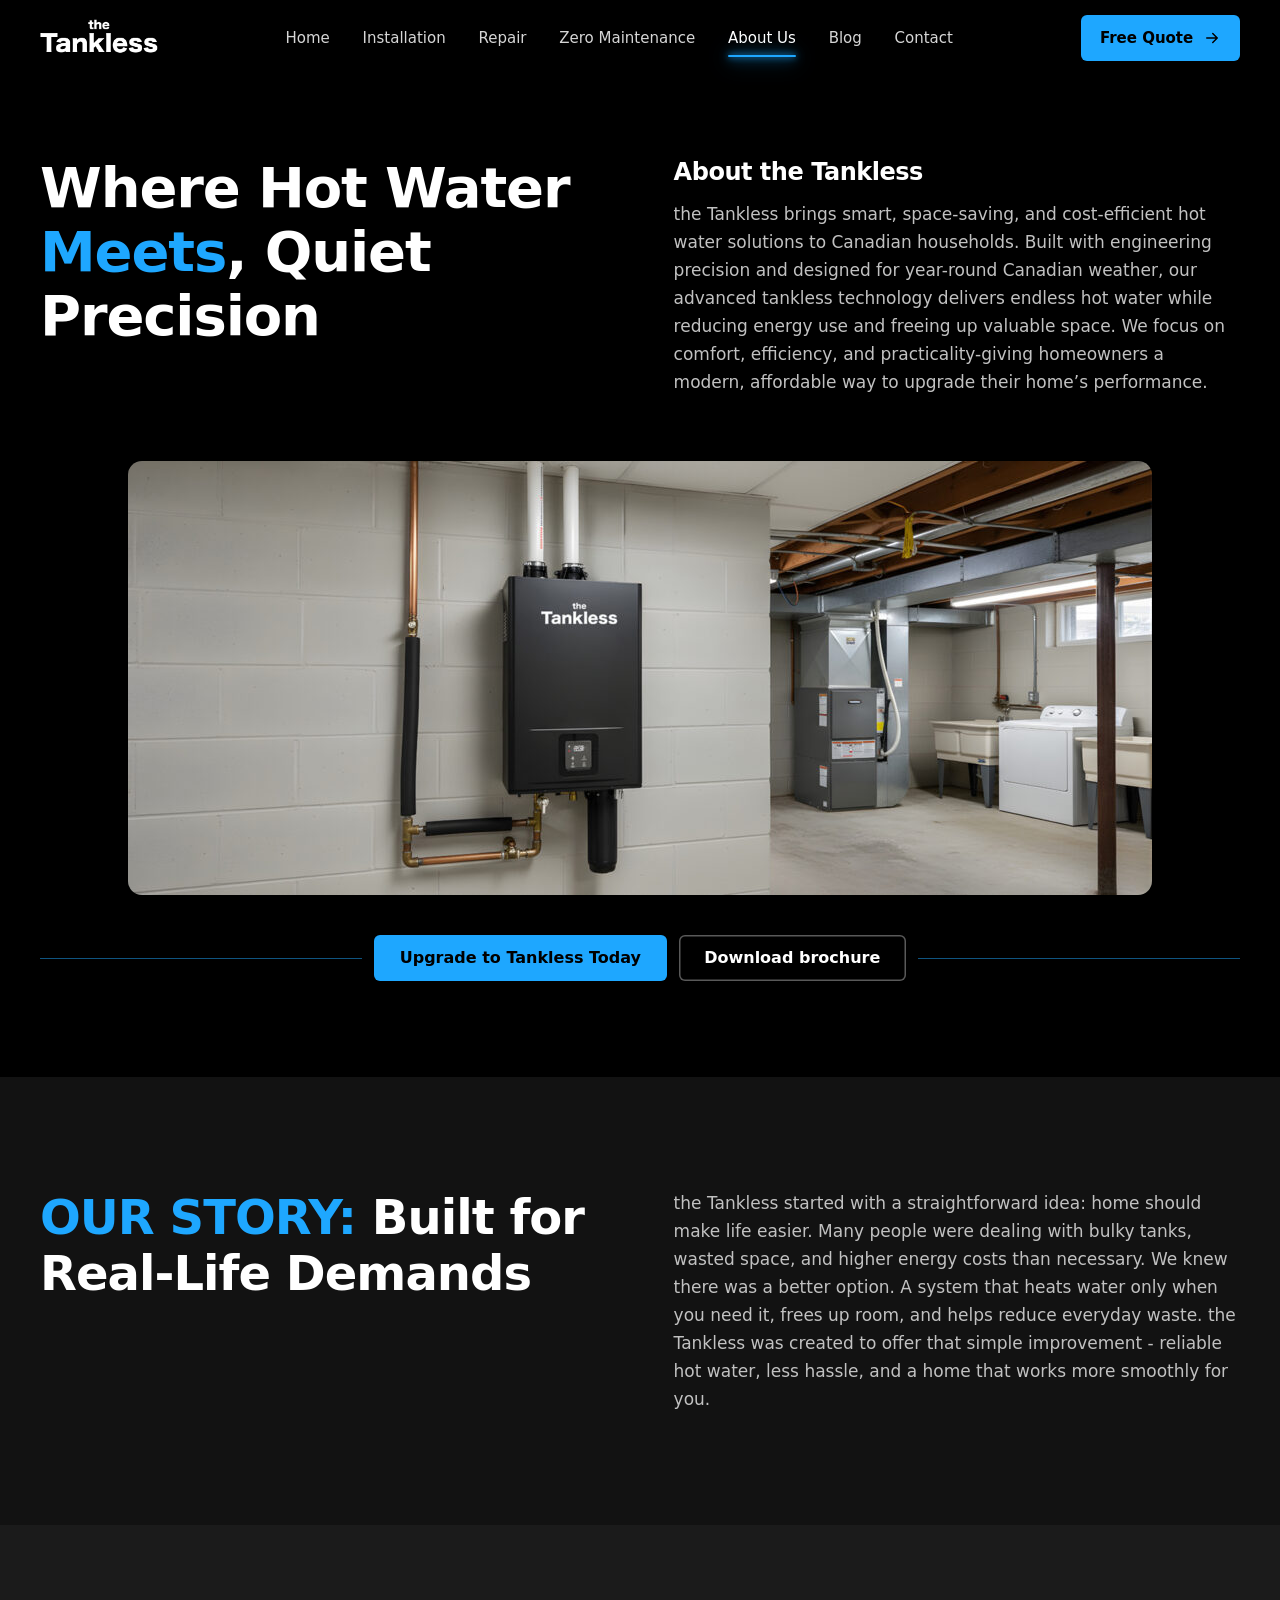
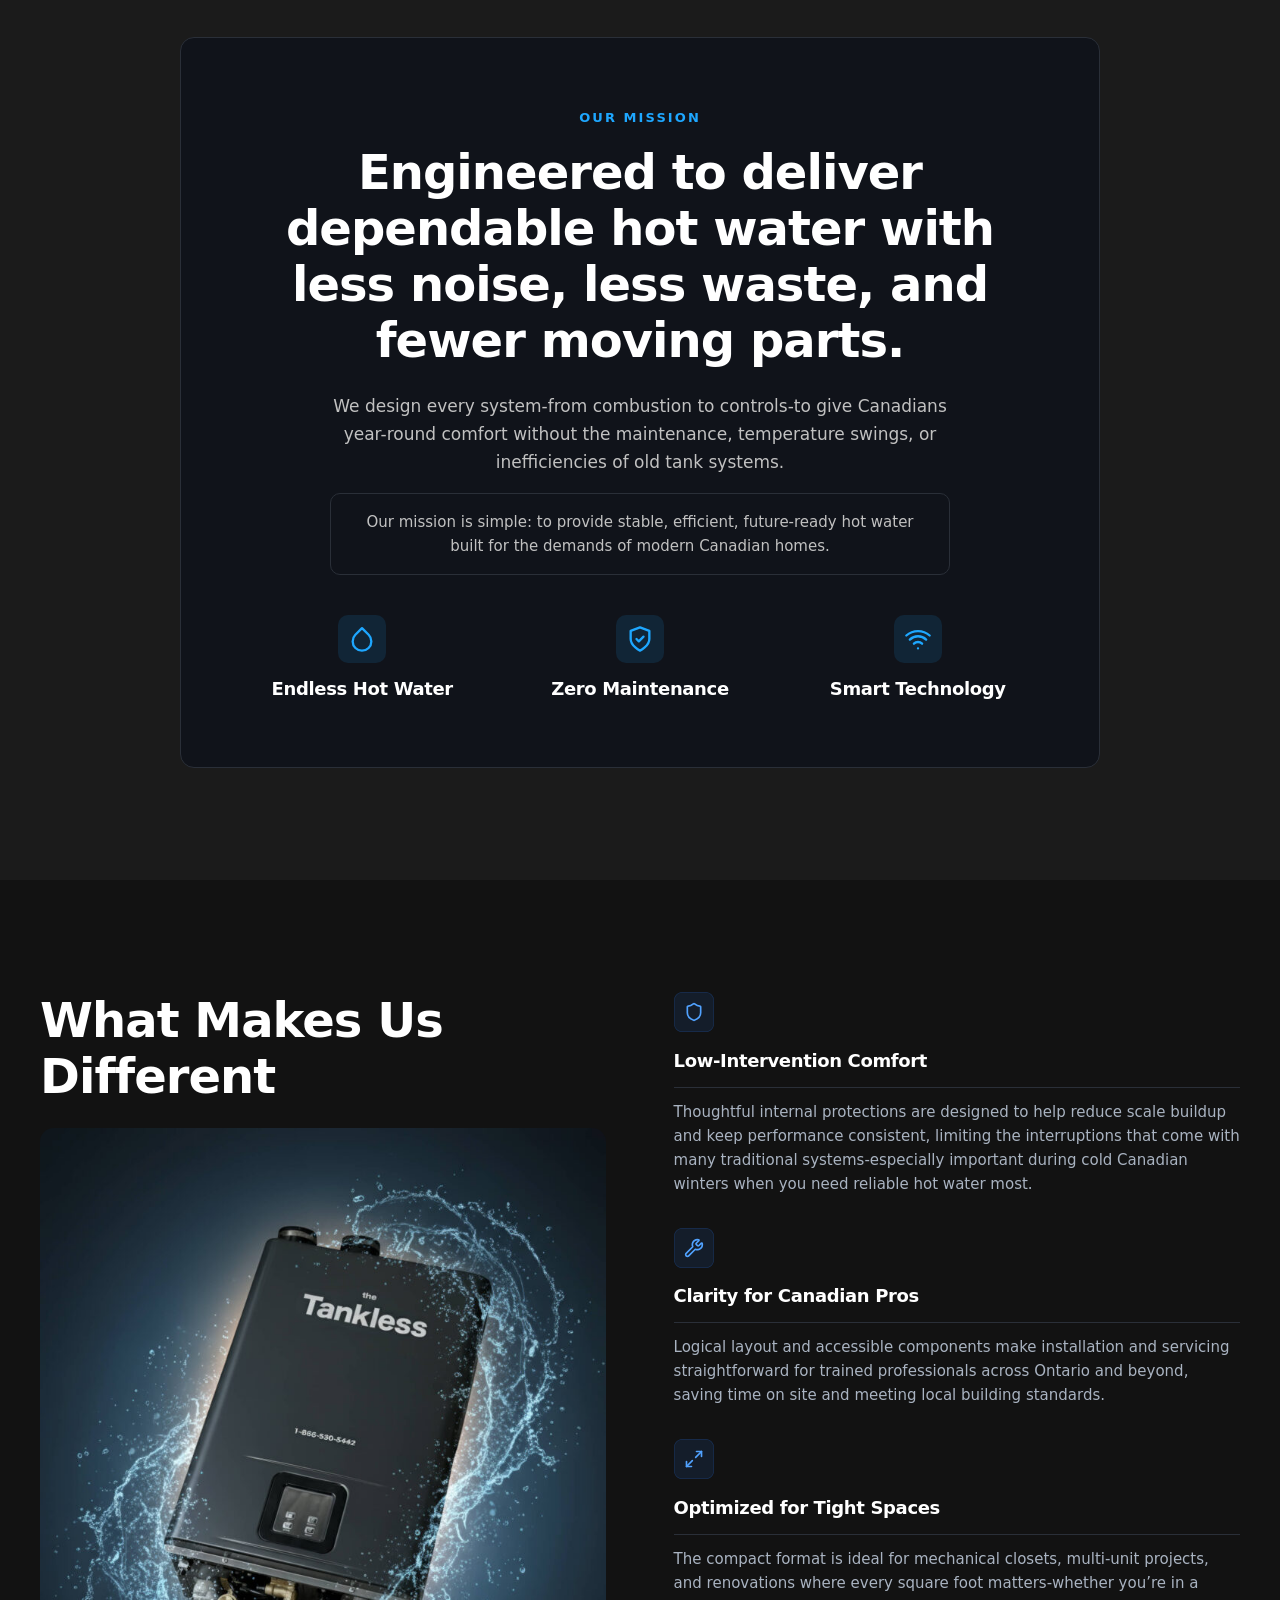
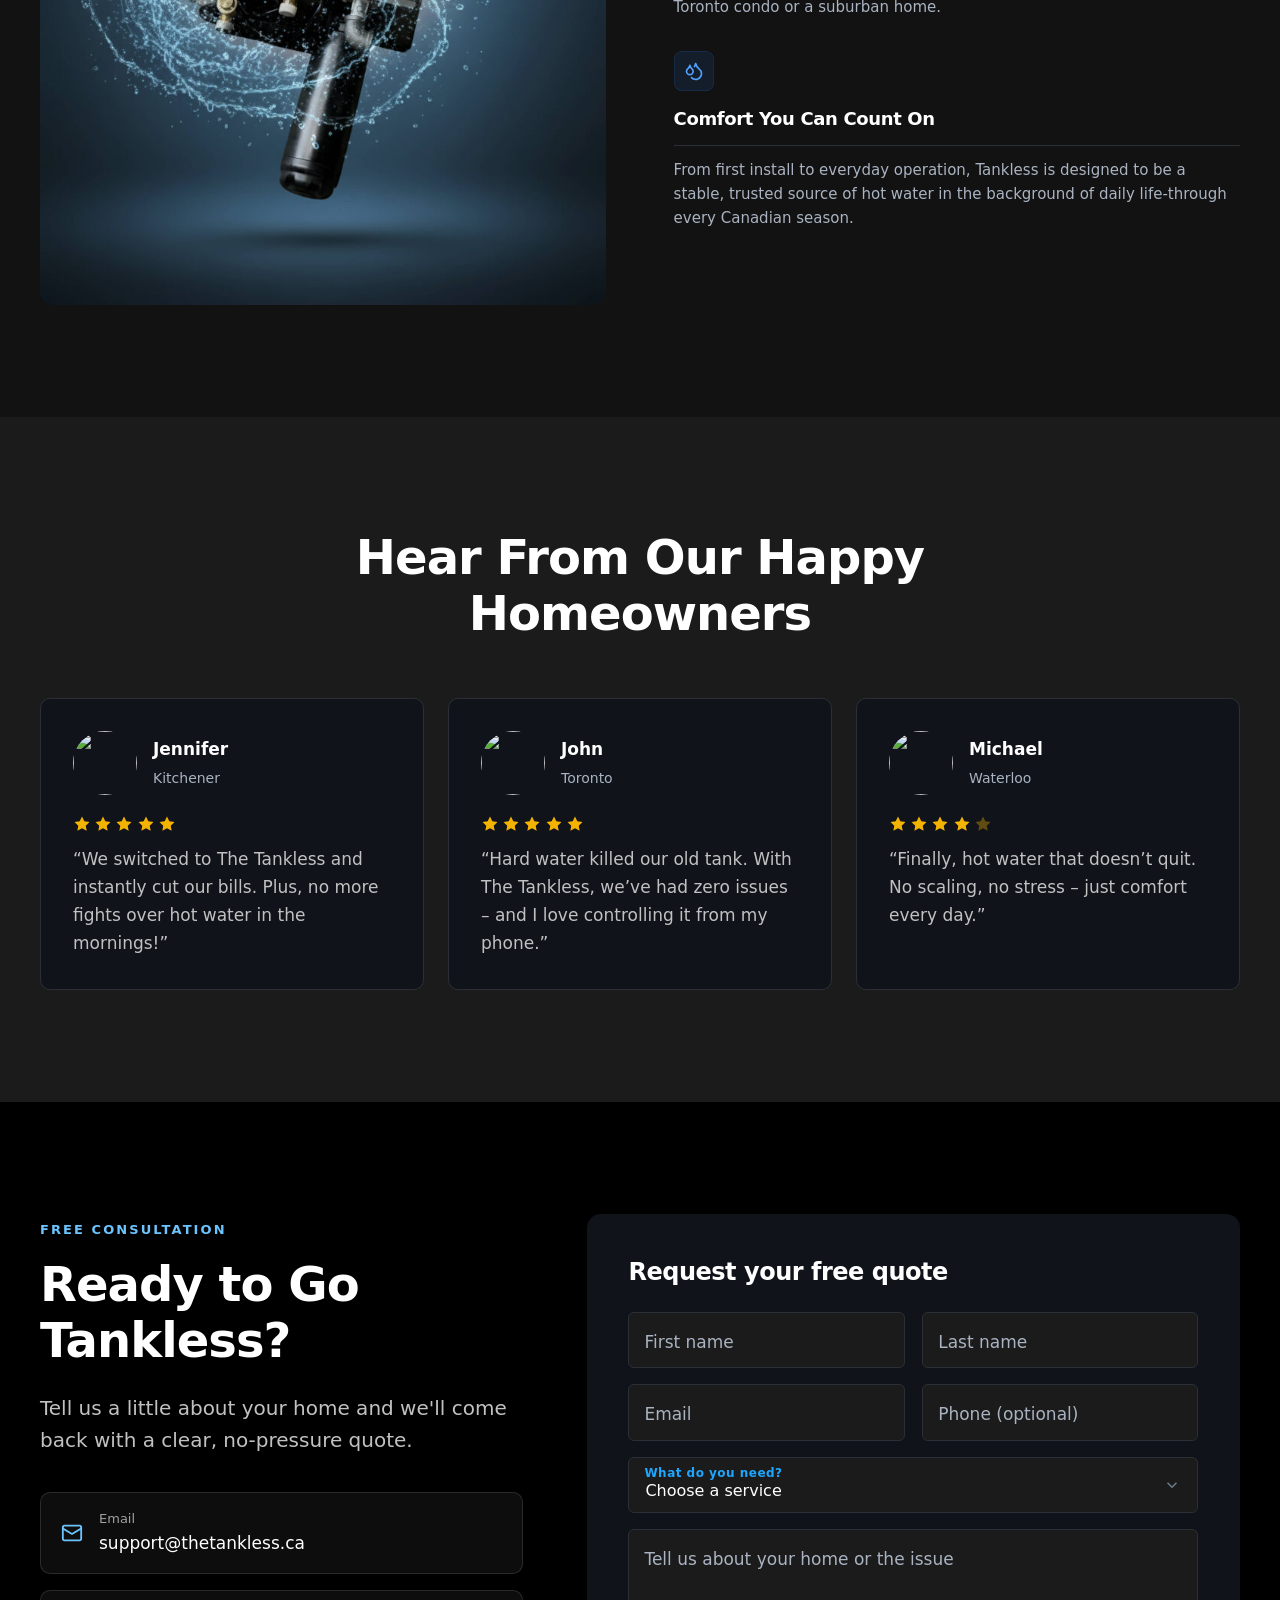
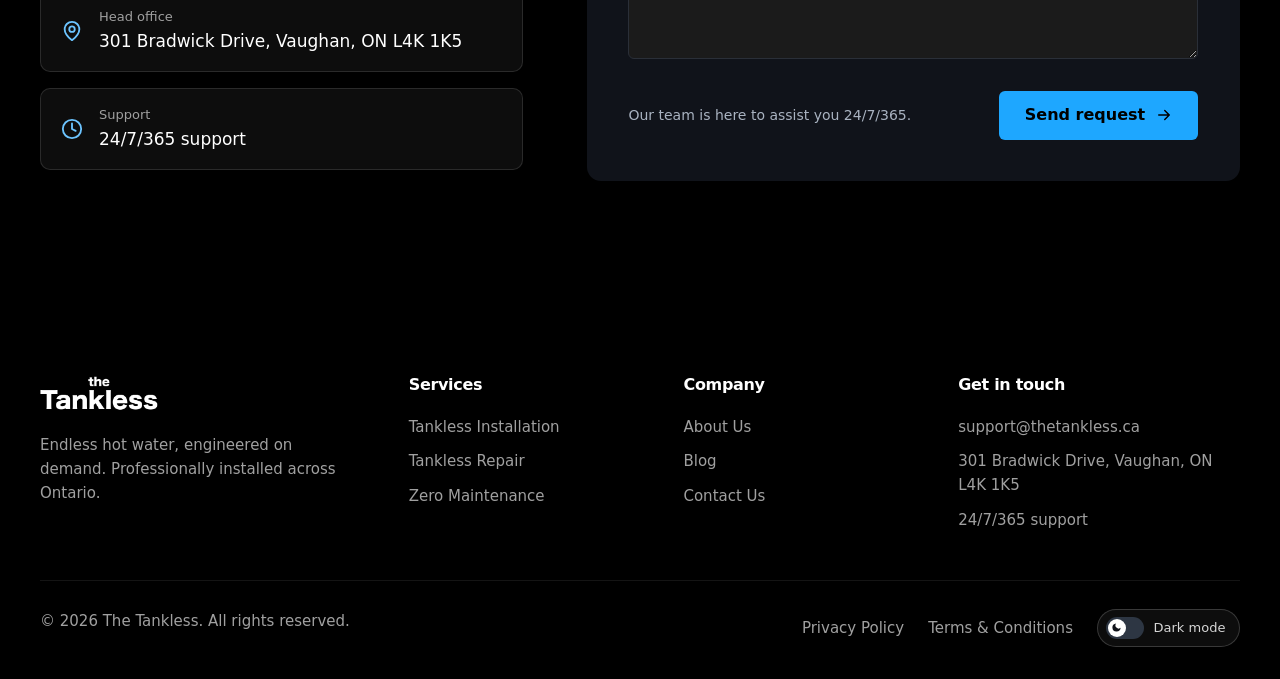
==== about.html @ 7637a911 "Redesign pages and fix responsive layout - Add About Us page matching the live copy; link it in the " ====
<!DOCTYPE html>
<html lang="en-CA">
<head>
  <meta charset="UTF-8">
  <meta name="viewport" content="width=device-width, initial-scale=1.0">
  <title>About Us | The Tankless</title>
  <meta name="description" content="Canadian owned and operated. The Tankless brings space-saving, on-demand hot water to Ontario homes.">
  <link rel="preconnect" href="https://api.fontshare.com">
  <link rel="preconnect" href="https://cdn.fontshare.com" crossorigin>
  <link href="https://api.fontshare.com/v2/css?f[]=satoshi@400,401,500,700,701&display=swap" rel="stylesheet">
  <link rel="icon" href="assets/favicon.png" type="image/png">
  <script>try{var t=localStorage.getItem("theme");if(t)document.documentElement.setAttribute("data-theme",t)}catch(e){}</script>
  <link rel="stylesheet" href="css/style.css">
  <script src="js/main.js" defer></script>
</head>
<body data-page="about">
  <a class="skip-link" href="#main">Skip to content</a>
  <div data-component="header"></div>

  <main id="main">
    <!-- HERO -->
    <section class="hero hero--sub about-hero">
      <div class="container">
        <div class="about-two">
          <h1 data-reveal>Where Hot Water<br><span class="accent">Meets</span>, Quiet Precision</h1>
          <div data-reveal data-delay=".08">
            <h2 class="about-sub">About the Tankless</h2>
            <p>the Tankless brings smart, space-saving, and cost-efficient hot water solutions to Canadian households. Built with engineering precision and designed for year-round Canadian weather, our advanced tankless technology delivers endless hot water while reducing energy use and freeing up valuable space. We focus on comfort, efficiency, and practicality-giving homeowners a modern, affordable way to upgrade their home’s performance.</p>
          </div>
        </div>
        <figure class="about-banner" data-reveal="zoom"><img src="assets/about-banner.jpg" alt="The Tankless water heater mounted in a home utility room" width="1024" height="434" fetchpriority="high"></figure>
        <div class="about-actions" data-reveal>
          <a href="#contact" class="btn btn--primary">Upgrade to Tankless Today</a>
          <a href="#" class="btn btn--ghost">Download brochure</a>
        </div>
      </div>
    </section>

    <!-- STORY -->
    <section class="section section--white">
      <div class="container about-two">
        <h2 data-reveal><span class="accent-text">OUR STORY:</span> Built for Real-Life Demands</h2>
        <p data-reveal data-delay=".08">the Tankless started with a straightforward idea: home should make life easier. Many people were dealing with bulky tanks, wasted space, and higher energy costs than necessary. We knew there was a better option. A system that heats water only when you need it, frees up room, and helps reduce everyday waste. the Tankless was created to offer that simple improvement - reliable hot water, less hassle, and a home that works more smoothly for you.</p>
      </div>
    </section>

    <!-- MISSION -->
    <section class="section">
      <div class="container">
        <div class="about-mission" data-reveal>
          <span class="eyebrow">Our Mission</span>
          <h2>Engineered to deliver dependable hot water with less noise, less waste, and fewer moving parts.</h2>
          <p>We design every system-from combustion to controls-to give Canadians year-round comfort without the maintenance, temperature swings, or inefficiencies of old tank systems.</p>
          <p class="about-quote">Our mission is simple: to provide stable, efficient, future-ready hot water built for the demands of modern Canadian homes.</p>
          <ul class="about-pillars">
            <li><div class="icon-tile"><span data-icon="drop"></span></div><h3>Endless Hot Water</h3></li>
            <li><div class="icon-tile"><span data-icon="shield"></span></div><h3>Zero Maintenance</h3></li>
            <li><div class="icon-tile"><span data-icon="wifi"></span></div><h3>Smart Technology</h3></li>
          </ul>
        </div>
      </div>
    </section>

    <!-- DIFFERENCE -->
    <section class="section section--white">
      <div class="container about-two about-two--top">
        <div data-reveal="left">
          <h2>What Makes Us Different</h2>
          <img class="about-photo" src="assets/about-different.jpg" alt="The Tankless unit surrounded by splashing water" width="747" height="1024" loading="lazy">
        </div>
        <ul class="about-usps" data-reveal="right">
            <li>
              <img class="about-usp-icon" src="assets/about-usp1.svg" alt="" width="40" height="40">
              <h3>Low-Intervention Comfort</h3>
              <p>Thoughtful internal protections are designed to help reduce scale buildup and keep performance consistent, limiting the interruptions that come with many traditional systems-especially important during cold Canadian winters when you need reliable hot water most.</p>
            </li>
            <li>
              <img class="about-usp-icon" src="assets/about-usp2.svg" alt="" width="40" height="40">
              <h3>Clarity for Canadian Pros</h3>
              <p>Logical layout and accessible components make installation and servicing straightforward for trained professionals across Ontario and beyond, saving time on site and meeting local building standards.</p>
            </li>
            <li>
              <img class="about-usp-icon" src="assets/about-usp3.svg" alt="" width="40" height="40">
              <h3>Optimized for Tight Spaces</h3>
              <p>The compact format is ideal for mechanical closets, multi-unit projects, and renovations where every square foot matters-whether you’re in a Toronto condo or a suburban home.</p>
            </li>
            <li>
              <img class="about-usp-icon" src="assets/about-usp4.svg" alt="" width="40" height="40">
              <h3>Comfort You Can Count On</h3>
              <p>From first install to everyday operation, Tankless is designed to be a stable, trusted source of hot water in the background of daily life-through every Canadian season.</p>
            </li>
        </ul>
      </div>
    </section>

    <!-- REVIEWS -->
    <section class="section">
      <div class="container">
        <div class="section-head section-head--center" data-reveal><h2>Hear From Our Happy Homeowners</h2></div>
        <div class="grid grid-3">
          <figure class="card about-review" data-reveal>
            <figcaption>
              <img src="https://thetankless.ca/wp-content/uploads/2025/11/testimonial-3.jpg" alt="" width="64" height="64" loading="lazy">
              <span><strong>Jennifer</strong><small>Kitchener</small></span>
            </figcaption>
            <div class="about-stars" role="img" aria-label="5 out of 5 stars"><span data-icon="star"></span><span data-icon="star"></span><span data-icon="star"></span><span data-icon="star"></span><span data-icon="star"></span></div>
            <blockquote>“We switched to The Tankless and instantly cut our bills. Plus, no more fights over hot water in the mornings!”</blockquote>
          </figure>
          <figure class="card about-review" data-reveal>
            <figcaption>
              <img src="https://thetankless.ca/wp-content/uploads/2025/11/testimonial-1.jpg" alt="" width="64" height="64" loading="lazy">
              <span><strong>John</strong><small>Toronto</small></span>
            </figcaption>
            <div class="about-stars" role="img" aria-label="5 out of 5 stars"><span data-icon="star"></span><span data-icon="star"></span><span data-icon="star"></span><span data-icon="star"></span><span data-icon="star"></span></div>
            <blockquote>“Hard water killed our old tank. With The Tankless, we’ve had zero issues – and I love controlling it from my phone.”</blockquote>
          </figure>
          <figure class="card about-review" data-reveal>
            <figcaption>
              <img src="https://thetankless.ca/wp-content/uploads/2025/11/testimonial-2.jpg" alt="" width="64" height="64" loading="lazy">
              <span><strong>Michael</strong><small>Waterloo</small></span>
            </figcaption>
            <div class="about-stars" role="img" aria-label="4 out of 5 stars"><span data-icon="star"></span><span data-icon="star"></span><span data-icon="star"></span><span data-icon="star"></span><span class="is-empty"><span data-icon="star"></span></span></div>
            <blockquote>“Finally, hot water that doesn’t quit. No scaling, no stress – just comfort every day.”</blockquote>
          </figure>
        </div>
      </div>
    </section>

    <div data-component="contact" data-title="Ready to Go Tankless?"></div>
  </main>

  <div data-component="footer"></div>
</body>
</html>
---- css/style.css ----
/* =========================================================
   The Tankless: shared stylesheet
   1. Tokens   2. Base   3. Layout   4. Components
   5. Sections 6. Page-specific   7. Animations   8. Responsive
   Change brand colours / fonts in section 1 only.
   ========================================================= */

/* ---------- 1. Design tokens ---------- */

:root {
  /* Brand */
  /* Dark palette, matched to thetankless.ca */
  --black: #000000;       /* header, hero, footer */
  --navy-950: #000000;
  --navy-900: #10131a;    /* cards on dark */
  --navy-800: #1c222b;
  --navy-700: #2d3643;    /* borders, hover */
  --charcoal: #1b1b1b;    /* dark section background */
  --brand: #1ea7ff;       /* brand blue */
  --brand-light: #6cc4ff; /* brand on dark backgrounds */
  --brand-ink: #1ea7ff;   /* brand for text (site is dark) */

  /* Neutrals */
  --ink: #ffffff;        /* headings (white on dark) */
  --on-ink: #000000;     /* text on white/ink fills */
  --body: #c1c1c1;
  --muted: #a9b3c1;
  --line: #2a2f38;
  --surface: #10131a;
  --bg: #1b1b1b;
  --bg-alt: #000000;

  /* Feedback */
  --success: #16a36a;
  --warning: #e8a317;
  --danger: #e0473a;

  /* Type */
  --font-sans: "Satoshi", system-ui, -apple-system, "Segoe UI", Roboto, "Helvetica Neue", Arial, sans-serif;
  --font-head: var(--font-sans);
  --font-body: var(--font-sans);
  /* size / line height, all whole pixels at the default 16px root */
  --fs-xs: .8125rem;   --lh-xs: 1.25rem;    /* 13 / 20 */
  --fs-sm: .9375rem;   --lh-sm: 1.5rem;     /* 15 / 24 */
  --fs-base: 1.0625rem; --lh-base: 1.75rem; /* 17 / 28 */
  --fs-lg: 1.25rem;    --lh-lg: 2rem;       /* 20 / 32 */
  --fs-h3: 1.5rem;     --lh-h3: 2rem;       /* 24 / 32 */
  --fs-h2: 3rem;       --lh-h2: 3.5rem;     /* 48 / 56 */
  --fs-h1: 3.5rem;     --lh-h1: 4rem;       /* 56 / 64 */

  /* Shape & depth */
  --radius-sm: 6px;
  --radius: 10px;
  --radius-lg: 14px;
  --shadow-sm: none;
  --shadow: 0 8px 24px -12px rgba(0, 0, 0, .6);
  --shadow-lg: 0 20px 40px -20px rgba(0, 0, 0, .4);

  /* Gradients */
  --grad-dark: #000000;

  /* Layout & motion */
  --container: 1200px;
  --header-h: 76px;
  --ease: cubic-bezier(.2, .7, .2, 1);
  --t-fast: .2s;
  --t: .45s;
}

/* ---------- 2. Base ---------- */
*, *::before, *::after { box-sizing: border-box; }
html { scroll-behavior: smooth; scroll-padding-top: calc(var(--header-h) + 12px); }
body {
  margin: 0;
  font-family: var(--font-body);
  font-size: var(--fs-base); line-height: var(--lh-base);
  color: var(--body);
  background: var(--bg);
  -webkit-font-smoothing: antialiased;
  -moz-osx-font-smoothing: grayscale;
  text-rendering: optimizeLegibility;
  font-synthesis: none;
  overflow-x: hidden;
}
body.nav-open { overflow: hidden; }
img, svg { display: block; max-width: 100%; }
a { color: inherit; text-decoration: none; }
button { font: inherit; cursor: pointer; }
h1, h2, h3, h4 { font-family: var(--font-head); color: var(--ink); line-height: 1.2; margin: 0 0 .5em; letter-spacing: -.02em; }
h1 { font-size: var(--fs-h1); line-height: var(--lh-h1); font-weight: 700; }
h2 { font-size: var(--fs-h2); line-height: var(--lh-h2); font-weight: 700; }
h3 { font-size: var(--fs-h3); line-height: var(--lh-h3); font-weight: 700; }
p { margin: 0 0 1em; }
small { font-size: .875rem; line-height: 1.25rem; }
strong, b { font-weight: 700; }
:focus-visible { outline: 3px solid var(--brand); outline-offset: 3px; border-radius: 6px; }
.skip-link { position: absolute; left: -999px; top: 8px; background: var(--ink); color: var(--on-ink); padding: 10px 16px; border-radius: 8px; z-index: 200; }
.skip-link:focus { left: 12px; }
[hidden] { display: none !important; }
.sr-only { position: absolute; width: 1px; height: 1px; overflow: hidden; clip: rect(0 0 0 0); white-space: nowrap; }

/* ---------- 3. Layout ---------- */
.container { width: min(100% - 2.5rem, var(--container)); margin-inline: auto; }
.section { padding: clamp(4rem, 3rem + 5vw, 7.5rem) 0; position: relative; }
.section--alt { background: var(--bg-alt); }
.section--white { background: #121212; }
.section--dark { background: var(--grad-dark); color: #d6d6d6; }
.section--dark h2, .section--dark h3 { color: #fff; }
.section-head { max-width: 720px; margin-bottom: clamp(2.5rem, 2rem + 2vw, 4rem); }
.section-head--center { margin-inline: auto; text-align: center; }
.section-head p { font-size: var(--fs-lg); line-height: var(--lh-lg); color: var(--muted); }
.section--dark .section-head p { color: #c1c1c1; }
.grid { display: grid; gap: 1.5rem; }
.grid-2 { grid-template-columns: repeat(2, 1fr); }
.grid-3 { grid-template-columns: repeat(3, 1fr); }
.grid-4 { grid-template-columns: repeat(4, 1fr); }
.split { display: grid; grid-template-columns: 1.05fr 1fr; gap: clamp(2rem, 1rem + 4vw, 5rem); align-items: center; }
.split--reverse > :first-child { order: 2; }

/* ---------- 4. Components ---------- */

/* Eyebrow label */
.eyebrow {
  display: inline-flex; align-items: center; gap: .55rem;
  font-family: var(--font-head); font-size: var(--fs-sm); line-height: var(--lh-sm); font-weight: 700;
  color: var(--brand-ink);
  margin-bottom: 1rem;
}
.section--dark .eyebrow, .hero .eyebrow { color: var(--brand-light); }

/* Buttons */
.btn {
  --btn-bg: var(--ink); --btn-fg: var(--on-ink);
  position: relative; display: inline-flex; align-items: center; justify-content: center; gap: .6rem;
  padding: .95rem 1.6rem; border-radius: var(--radius-sm); border: 0;
  font-family: var(--font-head); font-weight: 700; font-size: 1rem; line-height: 1rem;
  background: var(--btn-bg); color: var(--btn-fg);
  transition: transform var(--t-fast) var(--ease), box-shadow var(--t-fast) var(--ease), background var(--t-fast);
  overflow: hidden; isolation: isolate; white-space: nowrap;
}
.btn svg { width: 18px; height: 18px; transition: transform var(--t-fast) var(--ease); }
.btn:hover { transform: translateY(-2px); }
.btn:hover svg { transform: translateX(3px); }
.btn:active { transform: translateY(0); }
.btn--primary { --btn-bg: var(--brand); --btn-fg: var(--navy-950); }
.btn--primary:hover { --btn-bg: var(--brand-light); }
.btn--ghost { --btn-bg: transparent; --btn-fg: #fff; box-shadow: inset 0 0 0 1.5px rgba(255, 255, 255, .35); }
.btn--ghost:hover { box-shadow: inset 0 0 0 1.5px #fff; background: rgba(255, 255, 255, .06); }
.btn--outline { --btn-bg: transparent; --btn-fg: var(--ink); box-shadow: inset 0 0 0 1.5px var(--line); }
.btn--outline:hover { box-shadow: inset 0 0 0 1.5px var(--ink); }
.btn--sm { padding: .7rem 1.2rem; font-size: 0.9375rem; line-height: 1.5rem; }
.btn--block { width: 100%; }
.btn .ripple { position: absolute; border-radius: 50%; transform: scale(0); background: rgba(255, 255, 255, .45); animation: ripple .6s linear; pointer-events: none; z-index: -1; }
.btn-row { display: flex; flex-wrap: wrap; gap: .9rem; }

.link-arrow { display: inline-flex; align-items: center; gap: .4rem; font-family: var(--font-head); font-weight: 700; color: var(--brand-ink); }
.link-arrow svg { width: 16px; height: 16px; transition: transform var(--t-fast); }
.link-arrow:hover svg { transform: translateX(4px); }

/* Card */
.card {
  background: var(--surface); border: 1px solid var(--line); border-radius: var(--radius);
  padding: 2rem;
  transition: border-color var(--t-fast);
}
.card:hover { border-color: var(--navy-700); }
.card p:last-child { margin-bottom: 0; }
.section--dark .card { background: rgba(255, 255, 255, .04); border-color: rgba(255, 255, 255, .09); color: #c1c1c1; box-shadow: none; }
.section--dark .card:hover { background: rgba(255, 255, 255, .07); }

/* Icon tile */
.icon-tile {
  width: 56px; height: 56px; border-radius: var(--radius); display: grid; place-items: center;
  background: rgba(30, 167, 255, .12);
  color: var(--brand-ink); margin-bottom: 1.25rem;
}
.icon-tile svg { width: 28px; height: 28px; }
.icon-tile--water { background: rgba(30, 167, 255, .14); color: var(--brand-ink); }

/* Check list */
.check-list { list-style: none; padding: 0; margin: 0; display: grid; gap: .85rem; }
.check-list li { display: flex; gap: .75rem; align-items: flex-start; }
.check-list li::before {
  content: ""; flex: 0 0 22px; height: 22px; margin-top: 2px; border-radius: 50%;
  background: var(--success) url("data:image/svg+xml,%3Csvg xmlns='http://www.w3.org/2000/svg' viewBox='0 0 24 24' fill='none' stroke='white' stroke-width='3' stroke-linecap='round' stroke-linejoin='round'%3E%3Cpath d='M5 12l5 5L20 7'/%3E%3C/svg%3E") center/14px no-repeat;
}
.check-list--two { grid-template-columns: 1fr 1fr; }

/* Chip */
.chip { display: inline-flex; align-items: center; gap: .4rem; padding: .35rem .8rem; border-radius: var(--radius-sm); background: var(--navy-800); font-size: var(--fs-xs); line-height: var(--lh-xs); font-weight: 700; color: var(--brand-light); }

/* ---------- Header ---------- */
.site-header {
  position: fixed; inset: 0 0 auto; z-index: 100; height: var(--header-h);
  display: flex; align-items: center;
  transition: background var(--t) var(--ease), box-shadow var(--t), height var(--t);
}
.site-header.is-scrolled { background: rgba(0, 0, 0, .86); backdrop-filter: saturate(160%) blur(14px); -webkit-backdrop-filter: saturate(160%) blur(14px); box-shadow: 0 1px 0 rgba(255, 255, 255, .06); --header-h: 66px; }
.site-header.is-hidden { transform: translateY(-100%); }
.site-header { transition: transform .35s var(--ease), background var(--t), height var(--t); }
.header-inner { display: flex; align-items: center; justify-content: space-between; gap: 2rem; }
.logo { display: flex; align-items: center; gap: .65rem; font-family: var(--font-head); font-weight: 700; font-size: 1.375rem; line-height: 2rem; color: #fff; letter-spacing: -.02em; }
.logo-mark { width: 38px; height: 38px; }
.logo span em { font-style: normal; color: var(--brand-light); }
.nav { display: flex; align-items: center; gap: .25rem; }
.nav a { position: relative; padding: .55rem .9rem; border-radius: var(--radius-sm); color: #d6d6d6; font-weight: 500; font-size: 0.9375rem; line-height: 1.5rem; transition: color var(--t-fast), background var(--t-fast); }
.nav a:hover { color: #fff; background: rgba(255, 255, 255, .07); }
.nav a.is-active { color: #fff; }
.nav a.is-active::after { content: ""; position: absolute; left: .9rem; right: .9rem; bottom: 2px; height: 2px; border-radius: 2px; background: var(--brand); box-shadow: 0 0 6px var(--brand), 0 0 14px var(--brand), 0 2px 22px rgba(30, 167, 255, .7); }
.header-actions { display: flex; align-items: center; gap: .75rem; }
.header-phone { display: flex; align-items: center; gap: .5rem; color: #fff; font-weight: 700; font-size: 0.9375rem; line-height: 1.5rem; }
.header-phone svg { width: 18px; height: 18px; color: var(--brand-light); }
.nav-toggle { display: none; width: 46px; height: 46px; border-radius: 12px; border: 0; background: rgba(255, 255, 255, .08); position: relative; }
.nav-toggle span { position: absolute; left: 13px; right: 13px; height: 2px; background: #fff; border-radius: 2px; transition: transform var(--t) var(--ease), opacity var(--t-fast); }
.nav-toggle span:nth-child(1) { top: 16px; }
.nav-toggle span:nth-child(2) { top: 22px; }
.nav-toggle span:nth-child(3) { top: 28px; }
.nav-open .nav-toggle span:nth-child(1) { transform: translateY(6px) rotate(45deg); }
.nav-open .nav-toggle span:nth-child(2) { opacity: 0; }
.nav-open .nav-toggle span:nth-child(3) { transform: translateY(-6px) rotate(-45deg); }

/* ---------- Hero ---------- */
.hero { position: relative; min-height: 100vh; min-height: 100svh; display: flex; align-items: center; padding: calc(var(--header-h) + 3rem) 0 5rem; background: var(--black); color: #c1c1c1; overflow: hidden; }
.hero--sub { min-height: auto; padding: calc(var(--header-h) + 5rem) 0 6rem; }
.hero h1 { color: #fff; margin-bottom: 1.25rem; }
.hero h1 .accent { color: var(--brand); }
.hero h1 .accent-water { color: var(--brand); }
.hero-lead { font-size: 1.25rem; line-height: 2rem; max-width: 560px; margin-bottom: 2.25rem; color: #c1c1c1; }
.hero-grid { position: relative; display: grid; grid-template-columns: 1.1fr .9fr; gap: 3rem; align-items: center; }
.hero-trust { display: flex; flex-wrap: wrap; gap: 1.5rem 2rem; margin-top: 2.75rem; padding-top: 2rem; border-top: 1px solid rgba(255, 255, 255, .1); }
.hero-trust div { display: flex; align-items: center; gap: .6rem; font-size: var(--fs-sm); line-height: var(--lh-sm); color: #d6d6d6; }
.hero-trust svg { width: 20px; height: 20px; color: var(--brand); flex: none; }

/* Hero illustration */
.hero-visual { position: relative; aspect-ratio: 1 / 1.05; max-width: 480px; justify-self: center; width: 100%; }
.hero-visual svg.unit { width: 100%; height: 100%; filter: drop-shadow(0 40px 60px rgba(0, 0, 0, .45)); }
.flow-line { stroke-dasharray: 10 14; animation: flow 1.2s linear infinite; }
.flow-line--slow { animation-duration: 2s; }
.flame-flicker { transform-origin: center bottom; animation: flicker 1.6s ease-in-out infinite; }
.float-card {
  position: absolute; display: flex; align-items: center; gap: .8rem;
  padding: .85rem 1.1rem; border-radius: var(--radius);
  background: var(--navy-900); border: 1px solid rgba(255, 255, 255, .14);
  color: #fff;
}
.float-card strong { display: block; font-family: var(--font-head); font-size: 1.25rem; line-height: 1.75rem; }
.float-card small { font-size: 0.8125rem; line-height: 1.25rem; color: #c1c1c1; }
.float-card .dot { width: 40px; height: 40px; border-radius: var(--radius-sm); display: grid; place-items: center; background: var(--brand); flex: none; }
.float-card .dot svg { width: 20px; height: 20px; }
.float-card .dot--water { background: var(--brand); }
.float-card--a { top: 8%; left: -8%; }
.float-card--b { bottom: 12%; right: -6%; }

/* Breadcrumb (sub pages) */
.breadcrumb { display: flex; gap: .5rem; font-size: var(--fs-sm); line-height: var(--lh-sm); color: #a0a0a0; margin-bottom: 1.5rem; }
.breadcrumb a:hover { color: #fff; }

/* Scroll cue */
.scroll-cue { position: absolute; left: 50%; bottom: 28px; transform: translateX(-50%); width: 26px; height: 42px; border: 2px solid rgba(255, 255, 255, .3); border-radius: 20px; }
.scroll-cue::after { content: ""; position: absolute; left: 50%; top: 8px; width: 4px; height: 8px; margin-left: -2px; border-radius: 2px; background: #fff; }

/* ---------- Stats strip ---------- */
.stats { margin-top: -3.5rem; position: relative; z-index: 2; }
.stats-inner { display: grid; grid-template-columns: repeat(4, 1fr); background: var(--surface); border: 1px solid var(--line); border-radius: var(--radius-lg); overflow: hidden; }
.stat { padding: 2rem 1.75rem; border-right: 1px solid var(--line); }
.stat:last-child { border-right: 0; }
.stat-num { font-family: var(--font-head); font-size: 2.75rem; line-height: 2.75rem; font-weight: 700; color: var(--ink); margin-bottom: .45rem; }
.stat-num .unit { color: var(--brand-ink); }
.stat p { font-size: var(--fs-sm); line-height: var(--lh-sm); color: var(--muted); margin: 0; }
.stat small { display: block; margin-top: .3rem; font-size: var(--fs-xs); line-height: var(--lh-xs); color: var(--muted); }

/* ---------- Service cards ---------- */
.service-card { display: flex; flex-direction: column; position: relative; overflow: hidden; }
.service-card .check-list { margin: 1rem 0 1.75rem; font-size: var(--fs-sm); line-height: var(--lh-sm); }
.service-card .link-arrow { margin-top: auto; }
.service-card--featured { background: var(--navy-900); color: #c1c1c1; border-color: transparent; }
.service-card--featured h3 { color: #fff; }
.service-card--featured .icon-tile { background: var(--brand); color: var(--navy-950); }
.badge-top { position: absolute; top: 1.25rem; right: 1.25rem; font-size: var(--fs-xs); line-height: var(--lh-xs); font-weight: 700; padding: .3rem .65rem; border-radius: var(--radius-sm); background: rgba(255, 162, 74, .16); color: var(--brand-light); }

/* ---------- Benefits ---------- */
.benefit { display: flex; gap: 1rem; align-items: flex-start; padding: 1.25rem; border-radius: var(--radius); }
.benefit .icon-tile { margin: 0; flex: none; width: 44px; height: 44px; border-radius: var(--radius-sm); }
.benefit .icon-tile svg { width: 24px; height: 24px; }
.benefit h3 { font-size: 1.125rem; line-height: 1.75rem; margin-bottom: .25rem; }
.benefit p { font-size: var(--fs-sm); line-height: var(--lh-sm); margin: 0; }

/* ---------- Media frame (placeholder for photos) ---------- */
.media-frame {
  position: relative; border-radius: var(--radius-lg); overflow: hidden; aspect-ratio: 4 / 3.4;
  background: linear-gradient(160deg, var(--navy-800), var(--navy-950));
  
}
.media-frame img { width: 100%; height: 100%; object-fit: cover; }
.media-frame svg.illus { position: absolute; inset: 0; width: 100%; height: 100%; }
.media-tag { position: absolute; left: 1.25rem; bottom: 1.25rem; display: flex; gap: .75rem; align-items: center; padding: .8rem 1rem; border-radius: var(--radius); background: #fff; color: #000; font-weight: 700; font-size: var(--fs-sm); line-height: var(--lh-sm); }
.media-tag svg { width: 22px; height: 22px; color: var(--success); }

/* ---------- Process / timeline ---------- */
.steps { counter-reset: step; display: grid; grid-template-columns: repeat(5, 1fr); gap: 1.25rem; position: relative; }
.steps--4 { grid-template-columns: repeat(4, 1fr); }
.steps::before { content: ""; position: absolute; top: 28px; left: 8%; right: 8%; height: 1px; background: var(--line); }
.step { position: relative; text-align: left; }
.step-num {
  counter-increment: step; position: relative; z-index: 1;
  width: 56px; height: 56px; border-radius: var(--radius); display: grid; place-items: center;
  background: var(--surface); border: 1px solid var(--line); margin-bottom: 1.25rem;
  font-family: var(--font-head); font-weight: 700; color: var(--ink);
  transition: background var(--t), color var(--t), border-color var(--t), transform var(--t) var(--ease);
}
.step-num::before { content: counter(step, decimal-leading-zero); }
.step.is-visible .step-num { background: var(--brand); color: var(--on-ink); border-color: var(--brand); }
.step h3 { font-size: 1.125rem; line-height: 1.75rem; }
.step p { font-size: var(--fs-sm); line-height: var(--lh-sm); color: var(--muted); }
.section--dark .step-num { background: var(--navy-900); border-color: rgba(255, 255, 255, .15); color: #fff; }
.section--dark .step p { color: #c1c1c1; }

/* ---------- Tabs ---------- */
.tabs { display: flex; flex-wrap: wrap; gap: .5rem; padding: .4rem; background: var(--surface); border: 1px solid var(--line); border-radius: var(--radius); width: fit-content; margin-bottom: 2.5rem; }
.tab { border: 0; background: transparent; padding: .7rem 1.25rem; border-radius: var(--radius-sm); font-family: var(--font-head); font-weight: 700; color: var(--muted); transition: background var(--t-fast), color var(--t-fast); }
.tab:hover { color: var(--ink); }
.tab[aria-selected="true"] { background: var(--ink); color: var(--on-ink); }
.tab-panel { animation: fadeUp .5s var(--ease); }
.tab-panel[hidden] { display: none; }

/* ---------- Comparison table ---------- */
.compare { width: 100%; border-collapse: separate; border-spacing: 0; background: var(--surface); border-radius: var(--radius); overflow: hidden; border: 1px solid var(--line); }
.compare th, .compare td { padding: 1.15rem 1.5rem; text-align: left; border-bottom: 1px solid var(--line); vertical-align: top; }
.compare thead th { font-family: var(--font-head); font-size: var(--fs-sm); line-height: var(--lh-sm); text-transform: uppercase; letter-spacing: .08em; color: var(--muted); background: var(--bg); }
.compare thead th.is-us { background: var(--navy-900); color: #fff; }
.compare td.is-us { background: rgba(30, 167, 255, .06); color: var(--ink); font-weight: 700; }
.compare tr:last-child td { border-bottom: 0; }
.compare tbody tr { transition: background var(--t-fast); }
.compare tbody tr:hover td { background: rgba(255, 255, 255, .03); }
.compare tbody tr:hover td.is-us { background: rgba(30, 167, 255, .1); }
.tag-yes, .tag-no { display: inline-flex; align-items: center; gap: .45rem; }
.tag-yes::before, .tag-no::before { content: ""; width: 18px; height: 18px; border-radius: 50%; flex: none; background-position: center; background-size: 11px; background-repeat: no-repeat; }
.tag-yes::before { background-color: var(--success); background-image: url("data:image/svg+xml,%3Csvg xmlns='http://www.w3.org/2000/svg' viewBox='0 0 24 24' fill='none' stroke='white' stroke-width='3.5' stroke-linecap='round'%3E%3Cpath d='M5 12l5 5L20 7'/%3E%3C/svg%3E"); }
.tag-no::before { background-color: #c9d2dc; background-image: url("data:image/svg+xml,%3Csvg xmlns='http://www.w3.org/2000/svg' viewBox='0 0 24 24' fill='none' stroke='white' stroke-width='3.5' stroke-linecap='round'%3E%3Cpath d='M6 6l12 12M18 6L6 18'/%3E%3C/svg%3E"); }
.table-wrap { overflow-x: auto; border-radius: var(--radius); }

/* ---------- Sizing calculator ---------- */
.calc { display: grid; grid-template-columns: 1.2fr .8fr; gap: 0; border-radius: var(--radius-lg); overflow: hidden; border: 1px solid var(--line); background: var(--surface); }
.calc-form { padding: clamp(1.75rem, 1rem + 2vw, 3rem); }
.calc-form h3 { margin-bottom: .25rem; }
.calc-form > p { color: var(--muted); font-size: var(--fs-sm); line-height: var(--lh-sm); }
.fixture { display: flex; align-items: center; justify-content: space-between; gap: 1rem; padding: .9rem 0; border-bottom: 1px dashed var(--line); }
.fixture-label { display: flex; align-items: center; gap: .75rem; font-weight: 500; color: var(--ink); }
.fixture-label small { display: block; font-weight: 400; color: var(--muted); font-size: 0.8125rem; line-height: 1.25rem; }
.fixture-label svg { width: 26px; height: 26px; color: var(--brand-ink); flex: none; }
.stepper { display: inline-flex; align-items: center; border: 1px solid var(--line); border-radius: var(--radius-sm); overflow: hidden; }
.stepper button { width: 44px; height: 44px; border: 0; background: var(--bg); color: var(--ink); font-size: 1.25rem; line-height: 1.75rem; transition: background var(--t-fast); }
.stepper button:hover { background: var(--bg-alt); }
.stepper output { width: 38px; text-align: center; font-family: var(--font-head); font-weight: 700; color: var(--ink); }
.range-field { margin-top: 1.5rem; }
.range-field label { display: flex; justify-content: space-between; font-weight: 500; color: var(--ink); margin-bottom: .6rem; }
.range-field label span { font-family: var(--font-head); color: var(--brand-ink); font-weight: 700; }
input[type="range"] { -webkit-appearance: none; appearance: none; width: 100%; height: 6px; border-radius: 6px; background: linear-gradient(90deg, var(--brand) var(--fill, 50%), var(--line) var(--fill, 50%)); outline: none; }
input[type="range"]::-webkit-slider-thumb { -webkit-appearance: none; width: 22px; height: 22px; border-radius: 50%; background: #fff; border: 3px solid var(--brand); box-shadow: var(--shadow-sm); cursor: grab; }
input[type="range"]::-moz-range-thumb { width: 18px; height: 18px; border-radius: 50%; background: #fff; border: 3px solid var(--brand); cursor: grab; }
.calc-result { background: var(--grad-dark); color: #c1c1c1; padding: clamp(1.75rem, 1rem + 2vw, 3rem); display: flex; flex-direction: column; justify-content: center; }
.calc-result .eyebrow { color: var(--brand-light); }
.gauge { position: relative; width: 190px; height: 190px; margin: .5rem 0 1.5rem; }
.gauge svg { width: 100%; height: 100%; transform: rotate(-90deg); }
.gauge circle { fill: none; stroke-width: 14; }
.gauge .track { stroke: rgba(255, 255, 255, .08); }
.gauge .bar { stroke: url(#gaugeGrad); stroke-linecap: round; transition: stroke-dashoffset .8s var(--ease); }
.gauge-value { position: absolute; inset: 0; display: grid; place-content: center; text-align: center; }
.gauge-value strong { font-family: var(--font-head); font-size: 2.5rem; line-height: 2.5rem; color: #fff; }
.gauge-value small { font-size: 0.8125rem; line-height: 1.25rem; color: #a0a0a0; }
.calc-result h3 { font-size: var(--fs-h3); line-height: var(--lh-h3); color: #fff; }
.calc-note { font-size: 0.8125rem; line-height: 1.25rem; color: #a0a0a0; margin-top: 1rem; }

/* ---------- Testimonials ---------- */
.testimonials { position: relative; }
.t-track { display: flex; gap: 1.5rem; transition: transform .7s var(--ease); }
.t-viewport { overflow: hidden; padding: 1rem .5rem 2rem; margin: -1rem -.5rem -2rem; }
.t-card { flex: 0 0 calc((100% - 3rem) / 3); display: flex; flex-direction: column; }
.t-stars { display: flex; gap: 2px; color: #ffb547; margin-bottom: 1rem; }
.t-stars svg { width: 18px; height: 18px; }
.t-card blockquote { margin: 0 0 1.5rem; font-size: 1.0625rem; line-height: 1.75rem; color: var(--ink); }
.t-author { display: flex; align-items: center; gap: .85rem; margin-top: auto; }
.avatar { width: 46px; height: 46px; border-radius: 50%; display: grid; place-items: center; font-family: var(--font-head); font-weight: 700; color: #fff; background: var(--navy-700); flex: none; }
.t-author strong { display: block; color: var(--ink); font-family: var(--font-head); }
.t-author small { color: var(--muted); }
.t-controls { display: flex; justify-content: space-between; align-items: center; margin-top: 2.5rem; }
.t-dots { display: flex; gap: .5rem; }
.t-dots button { width: 10px; height: 10px; border-radius: 2px; border: 0; background: var(--line); padding: 0; transition: width var(--t) var(--ease), background var(--t); }
.t-dots button[aria-current="true"] { width: 30px; background: var(--brand); }
.t-arrows { display: flex; gap: .5rem; }
.icon-btn { width: 48px; height: 48px; border-radius: var(--radius-sm); border: 1px solid var(--line); background: var(--surface); display: grid; place-items: center; color: var(--ink); transition: background var(--t-fast), color var(--t-fast), border-color var(--t-fast); }
.icon-btn:hover { background: var(--ink); color: var(--on-ink); border-color: var(--ink); }
.icon-btn svg { width: 20px; height: 20px; }

/* ---------- FAQ accordion ---------- */
.faq-wrap { display: grid; grid-template-columns: .8fr 1.2fr; gap: clamp(2rem, 1rem + 4vw, 5rem); align-items: start; }
.faq-aside { position: sticky; top: calc(var(--header-h) + 2rem); }
.faq-list { display: grid; gap: .85rem; }
.faq-item { background: var(--surface); border: 1px solid var(--line); border-radius: var(--radius); transition: border-color var(--t-fast); }
.faq-item.is-open { border-color: var(--navy-700); }
.faq-q { width: 100%; display: flex; justify-content: space-between; align-items: center; gap: 1rem; padding: 1.35rem 1.5rem; background: none; border: 0; text-align: left; font-family: var(--font-head); font-weight: 700; font-size: 1.0625rem; line-height: 1.75rem; color: var(--ink); }
.faq-icon { position: relative; width: 32px; height: 32px; border-radius: var(--radius-sm); background: var(--bg); flex: none; transition: background var(--t-fast); }
.faq-icon::before, .faq-icon::after { content: ""; position: absolute; left: 50%; top: 50%; width: 12px; height: 2px; background: var(--ink); border-radius: 2px; transform: translate(-50%, -50%); transition: transform var(--t) var(--ease), background var(--t-fast); }
.faq-icon::after { transform: translate(-50%, -50%) rotate(90deg); }
.faq-item.is-open .faq-icon { background: var(--ink); }
.faq-item.is-open .faq-icon::before, .faq-item.is-open .faq-icon::after { background: var(--on-ink); }
.faq-item.is-open .faq-icon::after { transform: translate(-50%, -50%) rotate(0deg); }
.faq-a { display: grid; grid-template-rows: 0fr; transition: grid-template-rows var(--t) var(--ease); }
.faq-item.is-open .faq-a { grid-template-rows: 1fr; }
.faq-a > div { overflow: hidden; }
.faq-a p { padding: 0 1.5rem 1.4rem; margin: 0; color: var(--body); }

/* ---------- CTA band ---------- */
.cta-band { position: relative; border-radius: var(--radius-lg); padding: clamp(2.5rem, 2rem + 3vw, 4.5rem); background: var(--grad-dark); overflow: hidden; display: grid; grid-template-columns: 1.3fr auto; gap: 2rem; align-items: center; }
.cta-band h2 { color: #fff; margin-bottom: .5rem; }
.cta-band p { color: #c1c1c1; margin: 0; font-size: var(--fs-lg); line-height: var(--lh-lg); }
.cta-band .btn-row { position: relative; z-index: 1; }

/* ---------- Contact ---------- */
.contact-grid { display: grid; grid-template-columns: .85fr 1.15fr; gap: clamp(2rem, 1rem + 4vw, 4rem); align-items: start; }
.contact-info { display: grid; gap: 1rem; margin-top: 2rem; }
.contact-info a, .contact-info div { display: flex; gap: 1rem; align-items: center; padding: 1rem 1.25rem; border-radius: var(--radius); background: rgba(255, 255, 255, .05); border: 1px solid rgba(255, 255, 255, .12); color: #fff; transition: background var(--t-fast); }
.contact-info a:hover { background: rgba(255, 255, 255, .09); }
.contact-info svg { width: 22px; height: 22px; color: var(--brand-light); flex: none; }
.contact-info small { display: block; color: #a0a0a0; font-size: 0.8125rem; line-height: 1.25rem; }
.form-card { background: var(--surface); border-radius: var(--radius-lg); padding: clamp(1.75rem, 1rem + 2vw, 2.75rem); color: var(--body); }
.form-card h3 { margin-bottom: 1.5rem; }
.form-grid { display: grid; grid-template-columns: 1fr 1fr; gap: 1rem 1.1rem; }
.field { position: relative; }
.field--full { grid-column: 1 / -1; }
.field input, .field select, .field textarea {
  width: 100%; padding: 1.35rem 1rem .55rem; border: 1.5px solid var(--line); border-radius: var(--radius-sm);
  font: inherit; font-size: 1rem; line-height: 1.5rem; color: var(--ink); background: var(--bg);
  transition: border-color var(--t-fast), background var(--t-fast), box-shadow var(--t-fast);
}
.field textarea { min-height: 130px; resize: vertical; }
.field select { appearance: none; background-image: url("data:image/svg+xml,%3Csvg xmlns='http://www.w3.org/2000/svg' viewBox='0 0 24 24' fill='none' stroke='%236b7a8c' stroke-width='2'%3E%3Cpath d='M6 9l6 6 6-6'/%3E%3C/svg%3E"); background-repeat: no-repeat; background-position: right 1rem center; background-size: 18px; }
.field label { position: absolute; left: 1rem; top: 1rem; color: var(--muted); pointer-events: none; transition: all var(--t-fast) var(--ease); }
.field input:focus, .field select:focus, .field textarea:focus { outline: none; border-color: var(--brand); background: var(--navy-800); box-shadow: 0 0 0 3px rgba(30, 167, 255, .25); }
.field input:focus + label, .field input:not(:placeholder-shown) + label,
.field textarea:focus + label, .field textarea:not(:placeholder-shown) + label,
.field select + label { top: .45rem; font-size: 0.75rem; line-height: 1.125rem; font-weight: 700; letter-spacing: .04em; color: var(--brand-ink); }
.field.has-error input, .field.has-error textarea, .field.has-error select { border-color: var(--danger); }
.field-error { display: none; font-size: 0.8125rem; line-height: 1.25rem; color: var(--danger); margin-top: .35rem; }
.field.has-error .field-error { display: block; }
.form-foot { display: flex; align-items: center; justify-content: space-between; gap: 1rem; margin-top: 1.5rem; flex-wrap: wrap; }
.form-foot small { color: var(--muted); }
.form-success { display: none; text-align: center; padding: 2rem 0; }
.form-success.is-shown { display: block; animation: fadeUp .5s var(--ease); }
.form-success .icon-tile { margin: 0 auto 1rem; background: rgba(22, 163, 106, .12); color: var(--success); }

/* ---------- Footer ---------- */
.site-footer { background: var(--navy-950); color: #a0a0a0; padding: 5rem 0 2rem; font-size: var(--fs-sm); line-height: var(--lh-sm); }
.footer-grid { display: grid; grid-template-columns: 1.4fr 1fr 1fr 1.2fr; gap: 2.5rem; padding-bottom: 3rem; border-bottom: 1px solid rgba(255, 255, 255, .08); }
.footer-grid h4 { color: #fff; font-size: 1rem; line-height: 1.5rem; margin-bottom: 1.1rem; }
.footer-grid ul { list-style: none; padding: 0; margin: 0; display: grid; gap: .65rem; }
.footer-grid a { transition: color var(--t-fast); }
.footer-grid a:hover { color: #fff; }
.footer-brand p { margin: 1rem 0 0; max-width: 300px; }
.footer-bottom { display: flex; justify-content: space-between; gap: 1rem; padding-top: 1.75rem; flex-wrap: wrap; }
.footer-bottom nav { display: flex; gap: 1.5rem; }

/* ---------- Floating mobile CTA + back to top ---------- */
.mobile-cta { display: none; }
.to-top { position: fixed; right: 1.25rem; bottom: 1.25rem; z-index: 90; width: 48px; height: 48px; border-radius: var(--radius-sm); border: 0; background: var(--ink); color: var(--on-ink); display: grid; place-items: center; opacity: 0; transform: translateY(16px); pointer-events: none; transition: opacity var(--t), transform var(--t) var(--ease); }
.to-top.is-shown { opacity: 1; transform: none; pointer-events: auto; }
.to-top svg { width: 20px; height: 20px; }
.scroll-progress { position: fixed; top: 0; left: 0; height: 3px; width: 100%; transform-origin: left; transform: scaleX(0); background: var(--brand); z-index: 101; }

/* ---------- 6. Page-specific ---------- */

/* Repair: symptom picker */
.symptoms { display: grid; grid-template-columns: 320px 1fr; gap: 2rem; align-items: start; }
.symptom-list { display: grid; gap: .5rem; }
.symptom-btn { display: flex; align-items: center; gap: .85rem; width: 100%; padding: 1rem 1.1rem; border-radius: var(--radius); border: 1px solid var(--line); background: var(--surface); text-align: left; font-family: var(--font-head); font-weight: 700; color: var(--ink); transition: border-color var(--t-fast), background var(--t-fast); }
.symptom-btn svg:last-child { margin-left: auto; }
.symptom-btn svg { width: 22px; height: 22px; color: var(--muted); flex: none; transition: color var(--t-fast); }
.symptom-btn:hover { border-color: var(--ink); }
.symptom-btn[aria-selected="true"] { background: var(--ink); color: var(--on-ink); border-color: var(--ink); }
.symptom-btn[aria-selected="true"] svg { color: var(--brand-light); }
.symptom-panel { padding: clamp(1.75rem, 1rem + 2vw, 2.75rem); }
.symptom-panel h3 { font-size: 1.5rem; line-height: 2rem; }
.cause-list { display: flex; flex-wrap: wrap; gap: .5rem; margin: 1.25rem 0 1.5rem; }
.cause-list li { list-style: none; padding: .5rem .9rem; border-radius: var(--radius-sm); background: var(--navy-800); color: var(--brand-light); font-size: var(--fs-sm); line-height: var(--lh-sm); font-weight: 500; }
.cause-list { padding: 0; }
.note { display: flex; gap: .85rem; padding: 1rem 1.15rem; border-radius: var(--radius); background: rgba(232, 163, 23, .12); color: #f3c26b; font-size: var(--fs-sm); line-height: var(--lh-sm); }
.note svg { width: 22px; height: 22px; flex: none; color: var(--warning); }
.note--info { background: rgba(30, 167, 255, .12); color: var(--brand-light); }
.note--info svg { color: var(--brand-ink); }

.check-card { display: flex; gap: 1rem; align-items: flex-start; }
.check-card .icon-tile { margin: 0; flex: none; }
.warning-card { background: #2a1608; border-color: transparent; color: #f3d6bf; }
.warning-card h3 { color: #fff; }
.warning-card .icon-tile { background: rgba(232, 163, 23, .2); color: var(--warning); }


.q-list { counter-reset: q; display: grid; grid-template-columns: 1fr 1fr; gap: 1rem 2rem; list-style: none; padding: 0; margin: 0; }
.q-list li { counter-increment: q; display: flex; gap: 1rem; align-items: center; padding: 1.1rem 0; border-bottom: 1px solid rgba(255, 255, 255, .1); color: #d6d6d6; font-weight: 500; }
.q-list li::before { content: counter(q, decimal-leading-zero); font-family: var(--font-head); font-weight: 700; color: var(--brand-light); font-size: 1.125rem; line-height: 1.75rem; min-width: 2ch; }

/* Maintenance */
.honesty { border-color: var(--brand-ink); }

/* ---------- 7. Animations ---------- */
[data-reveal] { opacity: 0; transform: translateY(28px); transition: opacity .8s var(--ease), transform .8s var(--ease); transition-delay: var(--delay, 0s); }
[data-reveal="left"] { transform: translateX(-32px); }
[data-reveal="right"] { transform: translateX(32px); }
[data-reveal="zoom"] { transform: scale(.94); }
[data-reveal].is-visible { opacity: 1; transform: none; }

@keyframes flow { to { stroke-dashoffset: -48; } }
@keyframes flicker { 0%, 100% { transform: scaleY(1) scaleX(1); opacity: 1; } 25% { transform: scaleY(1.08) scaleX(.96); } 50% { transform: scaleY(.94) scaleX(1.03); opacity: .9; } 75% { transform: scaleY(1.05); } }
@keyframes float { 0%, 100% { transform: translate(0, 0); } 50% { transform: translate(-30px, 30px); } }
@keyframes bob { 0%, 100% { transform: translateY(0); } 50% { transform: translateY(-12px); } }
@keyframes ripple { to { transform: scale(4); opacity: 0; } }
@keyframes fadeUp { from { opacity: 0; transform: translateY(14px); } to { opacity: 1; transform: none; } }
@keyframes scrollcue { 0% { opacity: 0; transform: translateY(0); } 40% { opacity: 1; } 100% { opacity: 0; transform: translateY(14px); } }

@media (prefers-reduced-motion: reduce) {
  *, *::before, *::after { animation-duration: .01ms !important; animation-iteration-count: 1 !important; transition-duration: .01ms !important; }
  html { scroll-behavior: auto; }
  [data-reveal] { opacity: 1; transform: none; }
}

/* ---------- 8. Responsive ---------- */
@media (max-width: 1100px) {
  .header-phone { display: none; }
  .steps { grid-template-columns: repeat(3, 1fr); row-gap: 2.5rem; }
  .steps::before { display: none; }
  .footer-grid { grid-template-columns: 1fr 1fr; }
}

@media (max-width: 960px) {
  :root { --header-h: 68px; }
  .nav-toggle { display: block; z-index: 2; }
  .nav {
    position: fixed; inset: 0; flex-direction: column; justify-content: center; gap: .5rem;
    background: rgba(0, 0, 0, .97); backdrop-filter: blur(10px);
    opacity: 0; visibility: hidden; transition: opacity var(--t), visibility var(--t);
  }
  .nav a { font-size: 1.5rem; line-height: 2rem; font-family: var(--font-head); padding: .75rem 1.5rem; opacity: 0; transform: translateY(12px); transition: opacity var(--t), transform var(--t) var(--ease); }
  .nav-open .nav { opacity: 1; visibility: visible; }
  .nav-open .nav a { opacity: 1; transform: none; }
  .nav-open .nav a:nth-child(2) { transition-delay: .05s; } .nav-open .nav a:nth-child(3) { transition-delay: .1s; }
  .nav-open .nav a:nth-child(4) { transition-delay: .15s; } .nav-open .nav a:nth-child(5) { transition-delay: .2s; }
  .nav-open .nav a:nth-child(6) { transition-delay: .25s; }
  .header-actions .btn { display: none; }

  .hero-grid, .split, .faq-wrap, .contact-grid, .calc, .symptoms { grid-template-columns: 1fr; }
  .split--reverse > :first-child { order: 0; }
  .hero-visual { max-width: 380px; }
  .faq-aside { position: static; }
  .grid-3, .grid-4 { grid-template-columns: repeat(2, 1fr); }
  .stats-inner { grid-template-columns: repeat(2, 1fr); }
  .stat:nth-child(2) { border-right: 0; }
  .stat:nth-child(-n+2) { border-bottom: 1px solid var(--line); }
  .t-card { flex-basis: calc((100% - 1.5rem) / 2); }
  .cta-band { grid-template-columns: 1fr; }
  .symptom-list { grid-template-columns: repeat(2, 1fr); }
}

@media (max-width: 640px) {
  .grid-2, .grid-3, .grid-4, .form-grid, .check-list--two, .q-list { grid-template-columns: 1fr; }
  .steps, .steps--4 { grid-template-columns: 1fr; }
  .step { display: grid; grid-template-columns: 56px 1fr; column-gap: 1rem; }
  .step-num { grid-row: span 2; margin: 0; }
  .t-card { flex-basis: 100%; }
  .float-card { padding: .65rem .85rem; }
  .float-card small { display: none; }
  .float-card--a { left: 0; top: 2%; }
  .float-card--b { right: 0; }
  .btn-row .btn { flex: 1 1 100%; }
  .symptom-list { grid-template-columns: 1fr; }
  .compare th, .compare td { padding: .9rem 1rem; font-size: 0.875rem; line-height: 1.25rem; }
  .footer-grid { grid-template-columns: 1fr; }
  .card { padding: 1.5rem; }
  .scroll-cue { display: none; }

  .mobile-cta {
    display: flex; position: fixed; left: .75rem; right: .75rem; bottom: .75rem; z-index: 95; gap: .5rem;
    padding: .5rem; border-radius: var(--radius); background: var(--navy-950); transform: translateY(140%); transition: transform var(--t) var(--ease);
  }
  .mobile-cta.is-shown { transform: none; }
  .mobile-cta .btn { flex: 1; padding: .85rem 1rem; }
  .to-top { bottom: 5.5rem; }
  .site-footer { padding-bottom: 6rem; }
}

/* =========================================================
   9. Media: video hero, video showcase, product imagery
   ========================================================= */
.hero > .container, .hero > .hero-grid { position: relative; z-index: 1; }
.hero .orb, .hero::before { z-index: 0; }

/* Hero product shot */
.hero-product { position: relative; width: 100%; max-width: 470px; justify-self: center; }
.hero-product .media-frame { aspect-ratio: 4 / 4.6; border: 1px solid rgba(255,255,255,.12); box-shadow: var(--shadow-lg); }


/* Zero-maintenance "no more" list */
.x-list { list-style: none; padding: 0; margin: 1.75rem 0 2rem; display: grid; gap: .75rem; }
.x-list li { display: flex; align-items: center; justify-content: space-between; gap: 1rem; padding: 1rem 1.25rem; background: var(--surface); border: 1px solid var(--line); border-radius: var(--radius); }
.x-list s { color: var(--muted); text-decoration-color: var(--brand); text-decoration-thickness: 2px; }
.x-list span { flex: none; font-size: var(--fs-xs); line-height: var(--lh-xs); font-weight: 700; color: #3ddc97; background: rgba(22,163,106,.14); padding: .35rem .7rem; border-radius: var(--radius-sm); }

/* Video showcase */
.video-showcase { position: relative; border-radius: var(--radius-lg); overflow: hidden; aspect-ratio: 16 / 9; background: var(--navy-950); }
.video-showcase video { width: 100%; height: 100%; object-fit: cover; display: block; }
.video-play { position: absolute; inset: 0; display: grid; place-items: center; border: 0; color: #fff; background: linear-gradient(0deg, rgba(0, 0, 0,.75), rgba(0, 0, 0,.1) 60%); transition: opacity var(--t); }
.play-btn { width: 96px; height: 96px; border-radius: 50%; display: grid; place-items: center; background: var(--brand); color: var(--navy-950); transition: transform var(--t-fast) var(--ease); }
.video-play:hover .play-btn { transform: scale(1.05); }
.play-btn svg { width: 34px; height: 34px; margin-left: 5px; }
.video-caption { position: absolute; left: 2rem; bottom: 1.75rem; right: 2rem; text-align: left; }
.video-caption strong { display: block; font-family: var(--font-head); font-size: 1.75rem; line-height: 2.25rem; }
.video-caption small { color: #c1c1c1; }
.video-showcase.is-playing .video-play { opacity: 0; pointer-events: none; }
.video-points { display: grid; grid-template-columns: repeat(3, 1fr); gap: 1.5rem; margin-top: 2.5rem; }
.video-points div { display: flex; gap: .9rem; align-items: flex-start; color: #d6d6d6; }
.video-points strong { display: block; color: #fff; font-family: var(--font-head); }
.video-points .icon-tile { margin: 0; width: 44px; height: 44px; border-radius: 12px; flex: none; }
.video-points .icon-tile svg { width: 22px; height: 22px; }
@keyframes pulse { 0% { box-shadow: 0 0 0 0 rgba(30,167,255,.55); } 70% { box-shadow: 0 0 0 24px rgba(30,167,255,0); } 100% { box-shadow: 0 0 0 0 rgba(30,167,255,0); } }

/* Product / photo frames */
.media-frame > img { position: absolute; inset: 0; width: 100%; height: 100%; object-fit: cover; transition: transform 1.2s var(--ease); }
.media-frame--product { background: radial-gradient(circle at 50% 40%, #ffffff 0%, #e4edf4 75%); }
.media-frame--product > img { object-fit: contain; padding: 4%; }
.card-media { position: relative; margin: -2rem -2rem 1.5rem; aspect-ratio: 4 / 3; overflow: hidden; background: radial-gradient(circle at 50% 40%, #fff, #e4edf4); }
.card-media img { width: 100%; height: 100%; object-fit: cover; object-position: 50% 30%; transition: transform .9s var(--ease); }
.card-media--contain img { object-fit: contain; object-position: center; padding: 4%; }
.service-card .badge-top { z-index: 2; background: rgba(0, 0, 0,.75); }
.image-strip { margin-top: 2rem; }

/* Real logo + avatars */
.logo-img { height: 44px; width: auto; }
.avatar img { width: 100%; height: 100%; border-radius: 50%; object-fit: cover; }

@media (max-width: 960px) {
  .video-points { grid-template-columns: 1fr; }
  .hero-product { max-width: 380px; }
}
@media (max-width: 640px) {
  .card-media { margin: -1.5rem -1.5rem 1.25rem; }
  .play-btn { width: 72px; height: 72px; }
  .video-caption { left: 1rem; bottom: 1rem; }
  .video-caption small { display: none; }
  .logo-img { height: 36px; }
  .x-list li { flex-direction: column; align-items: flex-start; gap: .4rem; }
}

/* =========================================================
   10. Blog
   ========================================================= */
.hero--plain { min-height: auto; }
.post-meta { display: flex; flex-wrap: wrap; gap: .5rem; font-size: var(--fs-sm); line-height: var(--lh-sm); font-weight: 700; color: var(--brand-ink); margin: 0 0 .75rem; }
.post-meta--dark { color: var(--brand-light); }
.post-hero > * { max-width: 820px; }

.post-hero .hero-lead { margin-bottom: 0; }

/* Landing */
.post-feature { display: grid; grid-template-columns: 1.1fr 1fr; gap: clamp(1.5rem, 1rem + 3vw, 4rem); align-items: center; margin-bottom: clamp(3rem, 2rem + 4vw, 5rem); }
.post-feature-media, .post-cover, .post-card-media { display: block; overflow: hidden; background: var(--bg-alt); }
.post-feature-media { aspect-ratio: 16 / 10; border-radius: var(--radius-lg); }
.post-feature-media img, .post-card-media img, .post-cover img { width: 100%; height: 100%; object-fit: cover; }
.is-contain img { object-fit: contain; padding: 6%; }
.post-feature h2 { font-size: var(--fs-h2); line-height: var(--lh-h2); }
.post-feature h2 a:hover, .post-card h3 a:hover { color: var(--brand-ink); }
.post-feature-lead { font-size: var(--fs-lg); line-height: var(--lh-lg); color: var(--muted); margin-bottom: 1.75rem; }
.post-grid { gap: 2rem; }
.post-card { display: grid; grid-template-columns: 240px 1fr; gap: 1.5rem; padding: 1.25rem; align-items: start; }
.post-card-media { aspect-ratio: 16 / 10; border-radius: var(--radius); }
.post-card h3 { font-size: 1.125rem; line-height: 1.75rem; }
.post-card p:not(.post-meta) { font-size: var(--fs-sm); line-height: var(--lh-sm); }

/* Article */
.post-section { padding-top: clamp(2.5rem, 2rem + 3vw, 5rem); }
.post-layout { display: grid; grid-template-columns: minmax(0, 720px) 300px; gap: clamp(2rem, 1rem + 5vw, 6rem); justify-content: space-between; align-items: start; }
.post-cover { aspect-ratio: 16 / 10; border-radius: var(--radius-lg); margin-bottom: 2.5rem; }
.prose { font-size: var(--fs-base); line-height: var(--lh-base); }
.prose h2 { font-size: 1.75rem; line-height: 2.25rem; margin: 2.5rem 0 .75rem; }
.prose p, .prose ul { margin: 0 0 1.25rem; }
.prose ul { padding-left: 1.25rem; display: grid; gap: .6rem; }
.prose li::marker { color: var(--brand); }
.prose strong { color: var(--ink); }
.prose a { color: var(--brand-ink); text-decoration: underline; text-underline-offset: 3px; }
.post-aside { position: sticky; top: calc(var(--header-h) + 2rem); }
.post-aside h3 { font-size: 1.125rem; line-height: 1.75rem; }
.post-aside .card p { font-size: var(--fs-sm); line-height: var(--lh-sm); }
.toc { margin-bottom: 1.5rem; padding-bottom: 1.5rem; border-bottom: 1px solid var(--line); }
.toc summary { cursor: pointer; font-family: var(--font-head); font-weight: 700; color: var(--ink); list-style: none; display: flex; justify-content: space-between; align-items: center; padding: .25rem 0; }
.toc summary::-webkit-details-marker { display: none; }
.toc summary::after { content: ""; width: 8px; height: 8px; border-right: 2px solid var(--muted); border-bottom: 2px solid var(--muted); transform: rotate(45deg); transition: transform var(--t-fast); }
.toc details[open] summary::after { transform: rotate(-135deg); }
.toc ol { list-style: none; margin: .75rem 0 0; padding: 0; border-left: 1px solid var(--line); }
.toc li a { display: block; padding: .45rem 0 .45rem 1rem; margin-left: -1px; border-left: 2px solid transparent; font-size: var(--fs-sm); line-height: 1.4; color: var(--muted); transition: color var(--t-fast), border-color var(--t-fast); }
.toc li a:hover { color: var(--ink); }
.toc li a[aria-current="true"] { color: var(--brand-ink); border-left-color: var(--brand); font-weight: 700; }
.prose h2 { scroll-margin-top: calc(var(--header-h) + 1rem); }

@media (max-width: 960px) {
  .post-feature, .post-layout { grid-template-columns: 1fr; }
  .post-aside { display: contents; }
  .toc { order: -1; margin-bottom: 0; padding: 1rem 1.25rem; border: 1px solid var(--line); border-radius: var(--radius); }
  .post-cta { order: 1; }
}
@media (max-width: 640px) {
  .post-card { grid-template-columns: 1fr; }
  .post-card-media { aspect-ratio: 16 / 10; }
  .prose { font-size: 1.0625rem; line-height: 1.75rem; }
}

/* Numbered list (home: why go tankless) */
.num-list { list-style: none; margin: 0; padding: 0; display: grid; gap: 1.25rem; counter-reset: n; }
.num-list li { counter-increment: n; display: grid; grid-template-columns: 3rem 1fr; padding-bottom: 1.25rem; border-bottom: 1px solid var(--line); }
.num-list li:last-child { border-bottom: 0; padding-bottom: 0; }
.num-list li::before { content: counter(n, decimal-leading-zero); grid-row: span 2; font-family: var(--font-head); font-weight: 700; font-size: 1.25rem; line-height: 1.75rem; color: var(--brand-ink); }
.num-list h3 { font-size: 1.125rem; line-height: 1.75rem; margin: 0 0 .25rem; }
.num-list p { margin: 0; color: var(--muted); }
.grid-3 .post-card { grid-template-columns: 1fr; }
.grid-3 .post-card-media { aspect-ratio: 16 / 10; }

.stats--after { margin: -5rem 0; padding: 0; z-index: 3; }
.stats--after .stats-inner { background: rgba(16, 19, 26, .45); border-color: rgba(255, 255, 255, .14); -webkit-backdrop-filter: blur(14px) saturate(140%); backdrop-filter: blur(14px) saturate(140%); box-shadow: 0 24px 60px rgba(0, 0, 0, .35); }
.stats--after .stat { border-color: rgba(255, 255, 255, .12); }
.stats--after + .section { padding-top: calc(clamp(4rem, 3rem + 5vw, 7.5rem) + 5rem); }
body[data-page="home"] .hero { padding-bottom: 8rem; }
@media (max-width: 900px) { .stats--after { margin: -3rem 0; } .stats--after + .section { padding-top: calc(clamp(4rem, 3rem + 5vw, 7.5rem) + 3rem); } }

/* Home: zero-maintenance video is square (1:1) */
#zero-maintenance .video-showcase { aspect-ratio: 1 / 1; }

/* Image focal points */
.media-frame--square { aspect-ratio: 1 / 1; }
.media-frame--square > img { object-position: 50% 62%; }
#zero-maintenance .video-showcase video { object-position: 50% 40%; }
.hero-product .media-frame > img { object-position: 50% 35%; }

/* ---------- Theme toggle + light theme ---------- */
html[data-theme="light"] {
  --ink: #0d1117; --on-ink: #ffffff; --body: #4a5565; --muted: #5d6877;
  --line: #dde3ea; --surface: #ffffff; --bg: #f3f6f9; --bg-alt: #e8eef4;
  --brand-ink: #0a7cc4; --navy-800: #eef3f8; --navy-700: #c5d0dc;
  --shadow: 0 8px 24px -12px rgba(15, 30, 50, .18);
  --shadow-lg: 0 20px 40px -20px rgba(15, 30, 50, .22);
}
html[data-theme="light"] .section--white { background: #ffffff; }
html[data-theme="light"] .section--alt { background: var(--bg-alt); }
/* Zones that stay dark by design (hero, header, footer, dark sections, stats glass) */
html[data-theme="light"] .hero,
html[data-theme="light"] .site-header,
html[data-theme="light"] .site-footer,
html[data-theme="light"] .section--dark,
html[data-theme="light"] .calc-result,
html[data-theme="light"] .cta-band,
html[data-theme="light"] .mobile-cta {
  --ink: #ffffff; --on-ink: #000000; --body: #c1c1c1; --muted: #a9b3c1;
  --line: #2a2f38; --surface: #10131a; --bg: #1b1b1b; --bg-alt: #000000;
  --brand-ink: #1ea7ff; --navy-800: #1c222b; --navy-700: #2d3643;
}
html[data-theme="light"] .stats--after .stats-inner { background: rgba(255, 255, 255, .9); border-color: rgba(255, 255, 255, .6); box-shadow: 0 24px 60px rgba(15, 30, 50, .22); }
html[data-theme="light"] .stats--after .stat { border-color: rgba(13, 17, 23, .1); }
html[data-theme="light"] .stats--after .stat p { color: #3d4757; }
html[data-theme="light"] .stats--after .stat small { color: #5d6877; }
html[data-theme="light"] .tabs, html[data-theme="light"] .compare thead th { background: var(--bg); }

.theme-toggle { display: inline-flex; align-items: center; gap: .6rem; padding: .45rem .85rem .45rem .5rem; border-radius: 999px; border: 1px solid rgba(255, 255, 255, .18); background: rgba(255, 255, 255, .05); color: #d6d6d6; font-size: var(--fs-xs); line-height: var(--lh-xs); font-weight: 500; transition: background var(--t-fast), border-color var(--t-fast), color var(--t-fast); }
.theme-toggle:hover { background: rgba(255, 255, 255, .1); border-color: rgba(255, 255, 255, .35); color: #fff; }
.theme-toggle .tt-track { position: relative; width: 38px; height: 22px; border-radius: 999px; background: #2d3643; flex: none; transition: background var(--t-fast); }
.theme-toggle .tt-thumb { position: absolute; top: 2px; left: 2px; width: 18px; height: 18px; border-radius: 50%; background: #fff; display: grid; place-items: center; color: #10131a; transition: transform var(--t-fast) var(--ease); }
.theme-toggle .tt-thumb svg { width: 11px; height: 11px; }
.theme-toggle .tt-sun { display: none; }
html[data-theme="light"] .theme-toggle .tt-track { background: var(--brand); }
html[data-theme="light"] .theme-toggle .tt-thumb { transform: translateX(16px); }
html[data-theme="light"] .theme-toggle .tt-sun { display: block; }
html[data-theme="light"] .theme-toggle .tt-moon { display: none; }
.footer-bottom .footer-end { display: flex; align-items: center; gap: 1.5rem; flex-wrap: wrap; }

/* Autoplay showcase: looping muted video, caption only (no play button) */
.video-showcase.is-auto .video-play { pointer-events: none; cursor: default; }
.video-showcase.is-auto .play-btn { display: none; }

/* Mobile: show the hero product image first, above the fold */
@media (max-width: 960px) {
  .hero { min-height: auto; padding-top: calc(var(--header-h) + 1.5rem); }
  .hero-grid { gap: 1.75rem; }
  .hero-product { order: -1; max-width: 520px; }
  .hero-product .media-frame { aspect-ratio: 4 / 3; }
  .hero-product .media-frame > img { object-position: 50% 40%; }
}

/* ---------- Responsive fixes ---------- */
/* Grid/flex children may shrink below their content width (stops sideways overflow) */
.grid-2 { grid-template-columns: repeat(2, minmax(0, 1fr)); }
.grid-3 { grid-template-columns: repeat(3, minmax(0, 1fr)); }
.grid-4 { grid-template-columns: repeat(4, minmax(0, 1fr)); }
.split { grid-template-columns: minmax(0, 1.05fr) minmax(0, 1fr); }
.grid > *, .split > *, .hero-grid > *, .contact-grid > *, .calc > * { min-width: 0; }
img, video { max-width: 100%; }

@media (max-width: 960px) {
  .grid-2, .grid-3, .grid-4 { grid-template-columns: repeat(2, minmax(0, 1fr)); }
  .split, .hero-grid, .contact-grid, .calc, .faq-wrap, .symptoms { grid-template-columns: minmax(0, 1fr); }
  .post-card { grid-template-columns: minmax(0, 1fr); }
}
@media (max-width: 640px) {
  .grid-2, .grid-3, .grid-4 { grid-template-columns: minmax(0, 1fr); }
  /* Long button labels wrap instead of running off screen */
  .btn { white-space: normal; text-align: center; line-height: 1.25rem; max-width: 100%; padding: .9rem 1.25rem; }
  .x-list li { flex-wrap: wrap; padding: .9rem 1rem; }
  /* Pages set inline negative margins sized for desktop padding; match the mobile card padding */
  .card-media { margin: -1.5rem -1.5rem 1.25rem !important; }
  /* Stats strip: tighter cells so 2x2 fits at 320-414px */
  .stats--after .stat { padding: 1.25rem 1rem; }
  .stats--after .stat-num { font-size: 1.5rem; line-height: 2rem; white-space: nowrap; }
  .stats--after .stat p { font-size: 0.875rem; line-height: 1.25rem; }
  .stats--after .stat small { font-size: 0.75rem; line-height: 1.125rem; }
}

/* Recent insights carousel */
.carousel .t-track { align-items: stretch; }
.carousel .post-card { grid-template-columns: minmax(0, 1fr); align-content: start; height: auto; }
.carousel .post-card-media { aspect-ratio: 16 / 9; }

/* Insights: carousel on mobile only; normal card grid on larger screens */
@media (min-width: 761px) {
  .carousel .t-viewport { overflow: visible; padding: 0; margin: 0; }
  .carousel .t-track { display: grid; grid-template-columns: repeat(2, minmax(0, 1fr)); transform: none !important; transition: none; }
  .carousel .post-card { flex: none !important; }
  .carousel .t-controls { display: none; }
}
@media (min-width: 961px) {
  .carousel .t-track { grid-template-columns: repeat(3, minmax(0, 1fr)); }
}

/* ---------- Models: image cards with overlaid copy ---------- */
.models { display: grid; grid-template-columns: repeat(2, minmax(0, 1fr)); gap: 1.5rem; }
.model-card { position: relative; border-radius: var(--radius-lg); overflow: hidden; background: #0b0b0c; aspect-ratio: 5 / 3; color: #fff; isolation: isolate; }
.model-card > img { position: absolute; inset: 0; width: 100%; height: 100%; object-fit: cover; z-index: -1; transition: transform 1.2s var(--ease); }
.model-card:hover > img { transform: scale(1.03); }
.model-body { position: absolute; top: 0; bottom: 0; width: 52%; display: flex; flex-direction: column; justify-content: center; padding: clamp(1rem, .5rem + 2vw, 2.5rem); }
.model-body h3 { font-size: var(--fs-h3); line-height: var(--lh-h3); color: #fff; margin-bottom: 1.25rem; }
.model-body ul { list-style: none; margin: 0; padding: 0; display: grid; gap: .6rem; font-size: 0.9375rem; line-height: 1.5rem; color: #e4e4e4; }
.model-body li { position: relative; }
.model-body li::before { content: ""; display: inline-block; width: 6px; height: 6px; border-radius: 50%; background: #fff; margin-right: .6rem; vertical-align: middle; }
/* Premium: heater on the left, copy on the right (right-aligned, dot after text) */
.model-card--premium .model-body { right: 0; text-align: right; border-right: 1px solid rgba(255, 255, 255, .15); margin-right: 2.5%; }
.model-card--premium .model-body li::before { content: none; }
.model-card--premium .model-body li::after { content: ""; display: inline-block; width: 6px; height: 6px; border-radius: 50%; background: #fff; margin-left: .6rem; vertical-align: middle; }
/* Standard: heater on the right, copy on the left */
.model-card--standard .model-body { left: 0; border-left: 1px solid rgba(255, 255, 255, .15); margin-left: 2.5%; }

@media (max-width: 760px) {
  .models { grid-template-columns: minmax(0, 1fr); }
  .model-card { aspect-ratio: auto; display: flex; flex-direction: column; }
  .model-card > img { position: static; z-index: auto; aspect-ratio: 5 / 3; height: auto; }
  .model-card:hover > img { transform: none; }
  .model-body { position: static; width: auto; margin: 0 !important; border: 0 !important; text-align: left !important; background: #0b0b0c; padding: 1.5rem; }
  .model-card--premium .model-body li::before { content: ""; display: inline-block; width: 6px; height: 6px; border-radius: 50%; background: #fff; margin-right: .6rem; vertical-align: middle; }
  .model-card--premium .model-body li::after { content: none; }
}

/* Showcase videos: never show a play button */
.video-showcase .play-btn { display: none; }
.video-showcase .video-play { pointer-events: none; cursor: default; }

/* ---------- Support panel ---------- */
/* 1px gap over a line-coloured background draws the dividers at every column count */
.support-panel { list-style: none; margin: 0; padding: 0; display: grid; grid-template-columns: repeat(4, minmax(0, 1fr)); gap: 1px; background: var(--line); border: 1px solid var(--line); border-radius: var(--radius-lg); overflow: hidden; }
.support-item { background: var(--surface); padding: 2rem 1.75rem; min-width: 0; }
.support-item .icon-tile { width: 48px; height: 48px; margin-bottom: 1.25rem; }
.support-item .icon-tile svg { width: 24px; height: 24px; }
.support-item .icon-tile--maple { background: rgba(213, 43, 30, .14); color: #d52b1e; }
.support-item .icon-tile--maple svg { width: 30px; height: 30px; }
.support-item h3 { font-size: 1.125rem; line-height: 1.75rem; margin-bottom: .5rem; }
.support-item p { font-size: var(--fs-sm); line-height: var(--lh-sm); color: var(--muted); margin: 0; }
@media (max-width: 960px) {
  .support-panel { grid-template-columns: repeat(2, minmax(0, 1fr)); }
}
@media (max-width: 640px) {
  .support-panel { grid-template-columns: minmax(0, 1fr); }
  .support-item { display: flex; gap: 1rem; align-items: flex-start; padding: 1.25rem; }
  .support-item .icon-tile { margin: 0; flex: none; width: 44px; height: 44px; }
}

/* ---------- Photos and icon features (home) ---------- */
.photo-frame { margin: 0; border-radius: var(--radius-lg); overflow: hidden; aspect-ratio: 4 / 3.4; }
.photo-frame img { width: 100%; height: 100%; object-fit: cover; }
.service-card .card-media { aspect-ratio: 3 / 2; }
.service-card .card-media img { object-position: center; }
.feature-tiles, .feature-list { list-style: none; padding: 0; margin: 1.75rem 0 2rem; display: grid; gap: 1.5rem; }
.feature-tiles { grid-template-columns: repeat(2, minmax(0, 1fr)); }
.feature-list li { display: flex; gap: 1rem; align-items: flex-start; }
.feature-tiles .icon-tile, .feature-list .icon-tile { width: 44px; height: 44px; flex: none; margin: 0; }
.feature-tiles .icon-tile { margin-bottom: .75rem; }
.feature-tiles .icon-tile svg, .feature-list .icon-tile svg { width: 22px; height: 22px; }
.feature-tiles h3, .feature-list h3 { font-size: 1.125rem; line-height: 1.75rem; margin-bottom: .2rem; }
.feature-tiles p, .feature-list p { font-size: var(--fs-sm); line-height: var(--lh-sm); color: var(--muted); margin: 0; }
@media (max-width: 960px) { .photo-frame { aspect-ratio: 3 / 2; } }
@media (max-width: 380px) { .feature-tiles { grid-template-columns: minmax(0, 1fr); } }

/* ---------- Hero product image (inner pages) ---------- */
/* The unit is black, so a soft light behind it separates it from the black hero */
.hero-unit { margin: 0; justify-self: center; width: 100%; max-width: 480px; background: radial-gradient(closest-side, rgba(140, 205, 255, .42), rgba(30, 167, 255, .12) 60%, transparent); }
.hero-unit img { display: block; width: 100%; height: auto; }
@media (max-width: 960px) { .hero-unit { order: -1; max-width: 300px; } }

/* ---------- About page ---------- */
@media (max-width: 960px) { .nav-open .nav a:nth-child(7) { transition-delay: .3s; } }
/* Seven menu items: keep each label on one line before the mobile menu takes over */
@media (min-width: 961px) { .nav a { white-space: nowrap; } }
@media (min-width: 961px) and (max-width: 1100px) {
  .header-inner { gap: 1rem; }
  .nav a { padding-inline: .45rem; font-size: 0.875rem; line-height: 1.25rem; }
}

.about-two { display: grid; grid-template-columns: repeat(2, minmax(0, 1fr)); gap: clamp(1.5rem, 1rem + 4vw, 5rem); align-items: start; }
.about-two > p { margin: 0; }
.about-hero h1 { margin: 0; }
.about-sub { font-size: var(--fs-h3); line-height: var(--lh-h3); color: #fff; margin-bottom: .75rem; }
.accent-text { color: var(--brand-ink); }
.about-banner { margin: 3rem auto 0; max-width: 1024px; border-radius: var(--radius-lg); overflow: hidden; }
.about-banner img { display: block; width: 100%; height: auto; }
.about-actions { display: flex; align-items: center; justify-content: center; flex-wrap: wrap; gap: .75rem; margin-top: 2.5rem; }
.about-actions::before, .about-actions::after { content: ""; flex: 1; height: 1px; background: var(--brand); opacity: .5; }
.about-mission { max-width: 920px; margin-inline: auto; text-align: center; background: var(--surface); border: 1px solid var(--line); border-radius: var(--radius-lg); padding: clamp(2rem, 1rem + 4vw, 4rem) clamp(1.25rem, 1rem + 3vw, 4rem); }

.about-mission p { max-width: 620px; margin-inline: auto; }
.about-quote { border: 1px solid var(--line); border-radius: var(--radius); padding: 1rem 1.5rem; font-size: var(--fs-sm); line-height: var(--lh-sm); }
.about-pillars { list-style: none; margin: 2.5rem 0 0; padding: 0; display: grid; grid-template-columns: repeat(3, minmax(0, 1fr)); gap: 1.5rem; }
.about-pillars .icon-tile { margin: 0 auto .75rem; width: 48px; height: 48px; }
.about-pillars h3 { font-size: 1.125rem; line-height: 1.75rem; margin: 0; }
.about-photo { display: block; width: 100%; height: auto; margin-top: 1.5rem; border-radius: var(--radius-lg); }
.about-usps { list-style: none; margin: 0; padding: 0; display: grid; gap: 2rem; }
.about-usp-icon { display: block; width: 40px; height: 40px; margin-bottom: .9rem; }
.about-usps h3 { font-size: 1.125rem; line-height: 1.75rem; padding-bottom: .75rem; margin-bottom: .75rem; border-bottom: 1px solid var(--line); }
.about-usps p { margin: 0; font-size: var(--fs-sm); line-height: var(--lh-sm); color: var(--muted); }
.about-review { margin: 0; }
.about-review figcaption { display: flex; align-items: center; gap: 1rem; }
.about-review figcaption img { width: 64px; height: 64px; border-radius: 50%; object-fit: cover; }
.about-review figcaption strong { display: block; color: var(--ink); font-family: var(--font-head); }
.about-review figcaption small { color: var(--muted); }
.about-stars { display: flex; gap: .2rem; margin: 1.25rem 0 .75rem; color: #f5b301; }
.about-stars svg { width: 18px; height: 18px; }
.about-stars .is-empty { opacity: .35; }
.about-review blockquote { margin: 0; font-style: italic; }
@media (max-width: 960px) { .about-two { grid-template-columns: minmax(0, 1fr); } }
@media (max-width: 640px) { .about-pillars { grid-template-columns: minmax(0, 1fr); } .about-actions::before, .about-actions::after { content: none; } }

/* ---------- Replacement vs. repair (repair page) ---------- */
.versus { border-bottom: 1px solid var(--line); }
.versus h2 em { font-style: italic; }
.versus-kicker { display: block; margin-bottom: 1rem; font-size: var(--fs-sm); line-height: var(--lh-sm); font-weight: 700; letter-spacing: .18em; text-transform: uppercase; color: var(--brand); }
.versus-grid { display: grid; grid-template-columns: minmax(0, 1fr) minmax(0, .85fr) minmax(0, 1fr); gap: clamp(1.25rem, 3vw, 2.5rem); align-items: center; }
.versus-card { --tone: var(--brand); display: flex; flex-direction: column; align-self: stretch; padding: 2rem; border: 1px solid rgba(255, 255, 255, .45); border-radius: var(--radius-lg); }
.versus-card--replace { --tone: #f47a20; }
.versus-head { display: flex; align-items: center; gap: 1.1rem; margin-bottom: 1.5rem; }
.versus-icon { flex: none; width: 56px; height: 56px; border-radius: 50%; display: grid; place-items: center; color: var(--tone); border: 2px solid var(--tone); background: rgba(255, 255, 255, .04); box-shadow: 0 0 18px -4px var(--tone); }
.versus-icon svg { width: 26px; height: 26px; }
.versus-card h3 { margin: 0; line-height: 1.2; }
.versus-card h3 small, .versus-card h3 strong { display: block; }
.versus-card h3 small { font-family: var(--font-body); font-size: var(--fs-sm); line-height: var(--lh-sm); font-weight: 500; color: #e4e4e4; }
.versus-card h3 .versus-sense { font-weight: 700; color: #fff; }
.versus-card h3 strong { font-size: 2.25rem; line-height: 2.75rem; color: var(--tone); }
.versus-card p { font-size: var(--fs-sm); line-height: var(--lh-sm); }
.versus-list { list-style: none; margin: .5rem 0 0; padding: 0 0 1.5rem; display: grid; gap: .75rem; border-bottom: 1px solid var(--line); font-size: var(--fs-sm); line-height: var(--lh-sm); color: #fff; }
.versus-list li { display: flex; gap: .75rem; align-items: flex-start; }
.versus-list li::before { content: ""; flex: 0 0 20px; height: 20px; margin-top: 2px; border-radius: 50%; background: var(--tone) url("data:image/svg+xml,%3Csvg xmlns='http://www.w3.org/2000/svg' viewBox='0 0 24 24' fill='none' stroke='%23000' stroke-width='3.5' stroke-linecap='round' stroke-linejoin='round'%3E%3Cpath d='M5 12l5 5L20 7'/%3E%3C/svg%3E") center/13px no-repeat; }
.versus-btn { margin-top: auto; justify-content: center; width: 100%; --btn-fg: #fff; --btn-bg: #f47a20; }
.versus-list + .versus-btn { margin-top: 1.5rem; }
.versus-card--repair .versus-btn { background-image: linear-gradient(90deg, #1565ff, #12b1f5); }
.versus-btn:hover { filter: brightness(1.08); }
.versus-unit { margin: 0; justify-self: center; }
.versus-unit img { display: block; width: 100%; max-width: 288px; height: auto; }
@media (max-width: 960px) {
  .versus-grid { grid-template-columns: repeat(2, minmax(0, 1fr)); }
  .versus-unit { grid-column: 1 / -1; order: -1; }
  .versus-unit img { max-width: 200px; }
}
@media (max-width: 640px) { .versus-grid { grid-template-columns: minmax(0, 1fr); } .versus-card { padding: 1.5rem; } }

/* ---------- Type scale: tablet and mobile ---------- */
@media (max-width: 1100px) {
  .versus-card h3 strong { font-size: 1.75rem; line-height: 2.25rem; }
}
@media (max-width: 960px) {
  :root { --fs-h2: 2.5rem; --lh-h2: 3rem; --fs-h1: 3rem; --lh-h1: 3.5rem; }
  .model-body ul { font-size: .75rem; line-height: 1.125rem; }
}
@media (max-width: 760px) {
  .model-body ul { font-size: .9375rem; line-height: 1.5rem; }
}
@media (max-width: 640px) {
  :root { --fs-h3: 1.25rem; --lh-h3: 1.75rem; --fs-h2: 2rem; --lh-h2: 2.5rem; --fs-h1: 2.25rem; --lh-h1: 2.75rem; }
  .hero-lead { font-size: 1.0625rem; line-height: 1.75rem; }
  .stat-num { font-size: 2rem; line-height: 2rem; }
  .stats--after .stat-num { font-size: 1.5rem; line-height: 2rem; }
  .prose h2 { font-size: 1.5rem; line-height: 2rem; }
  .video-caption strong { font-size: 1.25rem; line-height: 1.75rem; }
}

/* Active menu underline: match the link padding at each breakpoint */
@media (min-width: 961px) and (max-width: 1100px) { .nav a.is-active::after { left: .45rem; right: .45rem; } }
@media (max-width: 960px) { .nav a.is-active::after { left: 1.5rem; right: 1.5rem; bottom: 6px; } }

/* ---------- Hard water map (home) ---------- */
.hardness { background: radial-gradient(circle at 8% 0%, rgba(30, 110, 170, .22), transparent 45%), #0a0b0d; }
.hardness-grid { display: grid; grid-template-columns: minmax(0, 5fr) minmax(0, 6fr); gap: 4rem; align-items: center; }
.hardness-kicker { display: flex; align-items: center; gap: .875rem; margin: 0 0 1.5rem; font-size: .8125rem; line-height: 1.25rem; font-weight: 700; letter-spacing: .18em; text-transform: uppercase; color: var(--brand); }
.hardness-kicker::before { content: ""; width: 28px; height: 1px; background: currentColor; }
.hardness h2 { margin-bottom: 2rem; }
.hardness h2 span { background: linear-gradient(90deg, #8fd3ff, #1ea7ff); -webkit-background-clip: text; background-clip: text; color: transparent; }
.hardness-lead { max-width: 440px; margin-bottom: 2.5rem; color: var(--muted); }
.hardness-list { margin: 0; max-width: 540px; }
.hardness-list div { display: flex; justify-content: space-between; align-items: baseline; gap: 1rem; padding: 1.25rem 0; border-bottom: 1px solid rgba(255, 255, 255, .1); }
.hardness-list dt { font-weight: 700; color: #fff; }
.hardness-list dd { margin: 0; text-align: right; font-size: var(--fs-sm); line-height: var(--lh-sm); color: var(--muted); }
.hardness-map { position: relative; aspect-ratio: 543 / 416; }
.hardness-map img { display: block; width: 100%; height: 100%; }
.pin { position: absolute; inset: 0; pointer-events: none; }
.pin i { position: absolute; left: var(--x); top: var(--y); width: 22px; height: 22px; translate: -50% -50%; border-radius: 50%; border: 6px solid #2596d1; background: #07141d; box-shadow: 0 0 16px rgba(30, 167, 255, .8); }
.pin i::before { content: ""; position: absolute; inset: -6px; border-radius: 50%; border: 1px solid rgba(60, 170, 235, .6); opacity: 0; animation: pin-pulse 2.8s ease-out 3; }
/* dashed leader from the pin down to its label */
.pin::before { content: ""; position: absolute; left: var(--x); top: var(--y); height: calc(92% - var(--y)); margin-top: 11px; border-left: 1px dashed rgba(50, 150, 210, .75); }
.pin::after { content: ""; position: absolute; left: var(--x); top: var(--y); width: var(--ring); aspect-ratio: 1; translate: -50% -50%; border-radius: 50%; border: 1px solid rgba(60, 170, 235, .22); }
.pin b { position: absolute; left: var(--x); top: 95%; translate: -50% -50%; width: max-content; text-align: center; font-size: .9375rem; line-height: 1.25rem; color: #e4eaf0; }
.pin--slight i { width: 34px; height: 34px; border-width: 9px; border-color: #1b5a7c; box-shadow: none; }
.pin--slight::before { margin-top: 17px; height: calc(92% - var(--y) - 17px); }
.pin--hard i { border-color: #1b5a7c; box-shadow: none; }
.pin--moderate::before { display: none; }
@keyframes pin-pulse { from { opacity: 1; transform: scale(1); } to { opacity: 0; transform: scale(2.6); } }
@media (prefers-reduced-motion: reduce) { .pin i::before { animation: none; } }
@media (max-width: 1100px) { .hardness-grid { gap: 2rem; } .pin b { font-size: .75rem; line-height: 1rem; } }
@media (max-width: 960px) { .hardness-grid { grid-template-columns: minmax(0, 1fr); gap: 3rem; } .hardness-map { max-width: 640px; margin-inline: auto; } }
@media (max-width: 640px) {
  .pin i { width: 16px; height: 16px; border-width: 4px; }
  .pin--slight i { width: 22px; height: 22px; border-width: 6px; }
  .pin::before { margin-top: 8px; height: calc(91% - var(--y) - 8px); }
  .pin b { top: 96%; font-size: .75rem; line-height: .875rem; }
  /* labels sit close together here: drop the longest one to a second row */
  .pin--moderate b { top: 102%; }
  .hardness-map { margin-bottom: 1.5rem; }
}

/* ---------- One typography system ---------- */
input, select, textarea, button { font-family: var(--font-sans); }
/* every small label above a heading looks the same */
.eyebrow, .versus-kicker, .hardness-kicker { font-family: var(--font-sans); font-size: var(--fs-xs); line-height: var(--lh-xs); font-weight: 700; letter-spacing: .16em; text-transform: uppercase; }

/* ---------- Responsive fixes ---------- */
@media (max-width: 960px) {
  /* menu stays full screen and scrolls when the screen is short (phones in landscape) */
  .nav { justify-content: safe center; overflow-y: auto; overscroll-behavior: contain; padding: 4.5rem 0 1.5rem; }
  .nav a { flex: none; }
  /* a blurred or shifted header would trap the fixed menu inside its own height */
  .nav-open .site-header { backdrop-filter: none; -webkit-backdrop-filter: none; background: transparent; height: var(--header-h); }
}
@media (max-width: 960px) and (max-height: 560px) {
  .nav { gap: 0; }
  .nav a { font-size: 1.125rem; line-height: 1.75rem; padding-block: .375rem; }
}
/* model cards need the full row before the copy fits over the photo */
@media (min-width: 761px) and (max-width: 960px) {
  .models { grid-template-columns: minmax(0, 1fr); }
  .model-body ul { font-size: .9375rem; line-height: 1.5rem; }
}
/* long button labels wrap inside narrow comparison cards */
.versus-btn { white-space: normal; text-align: center; line-height: 1.25rem; padding: .875rem 1rem; }
/* comparison tables fit small phones without sideways scrolling */
@media (max-width: 480px) {
  .compare { table-layout: fixed; }
  .compare th, .compare td { padding: .75rem .5rem; font-size: .8125rem; line-height: 1.25rem; overflow-wrap: break-word; }
  .compare thead th { font-size: .75rem; line-height: 1rem; letter-spacing: 0; }
  .compare .tag-yes, .compare .tag-no { gap: .375rem; }
}
/* larger touch areas for slider dots and the temperature slider; the look is unchanged */
.t-dots button { position: relative; }
.t-dots { gap: .875rem; }
.t-dots button::after { content: ""; position: absolute; inset: -9px -7px; }
input[type="range"] { height: 24px; background: linear-gradient(90deg, var(--brand) var(--fill, 50%), var(--line) var(--fill, 50%)) center / 100% 6px no-repeat; }
/* the map labels are tightest on the smallest phones */
@media (max-width: 640px) { .pin--moderate b { top: calc(95% + 1.125rem); } }
/* four steps sit as two even rows on tablets */
@media (min-width: 641px) and (max-width: 1100px) { .steps.steps--4 { grid-template-columns: repeat(2, minmax(0, 1fr)); } }
/* a third card left alone on a two-column row is centred at the same width */
@media (min-width: 641px) and (max-width: 960px) { .grid-3 > :last-child:nth-child(odd) { grid-column: 1 / -1; justify-self: center; width: calc(50% - .75rem); } }
/* light theme: keep the highlighted table column heading readable */
html[data-theme="light"] .compare thead th.is-us { background: #0d1117; color: #fff; }
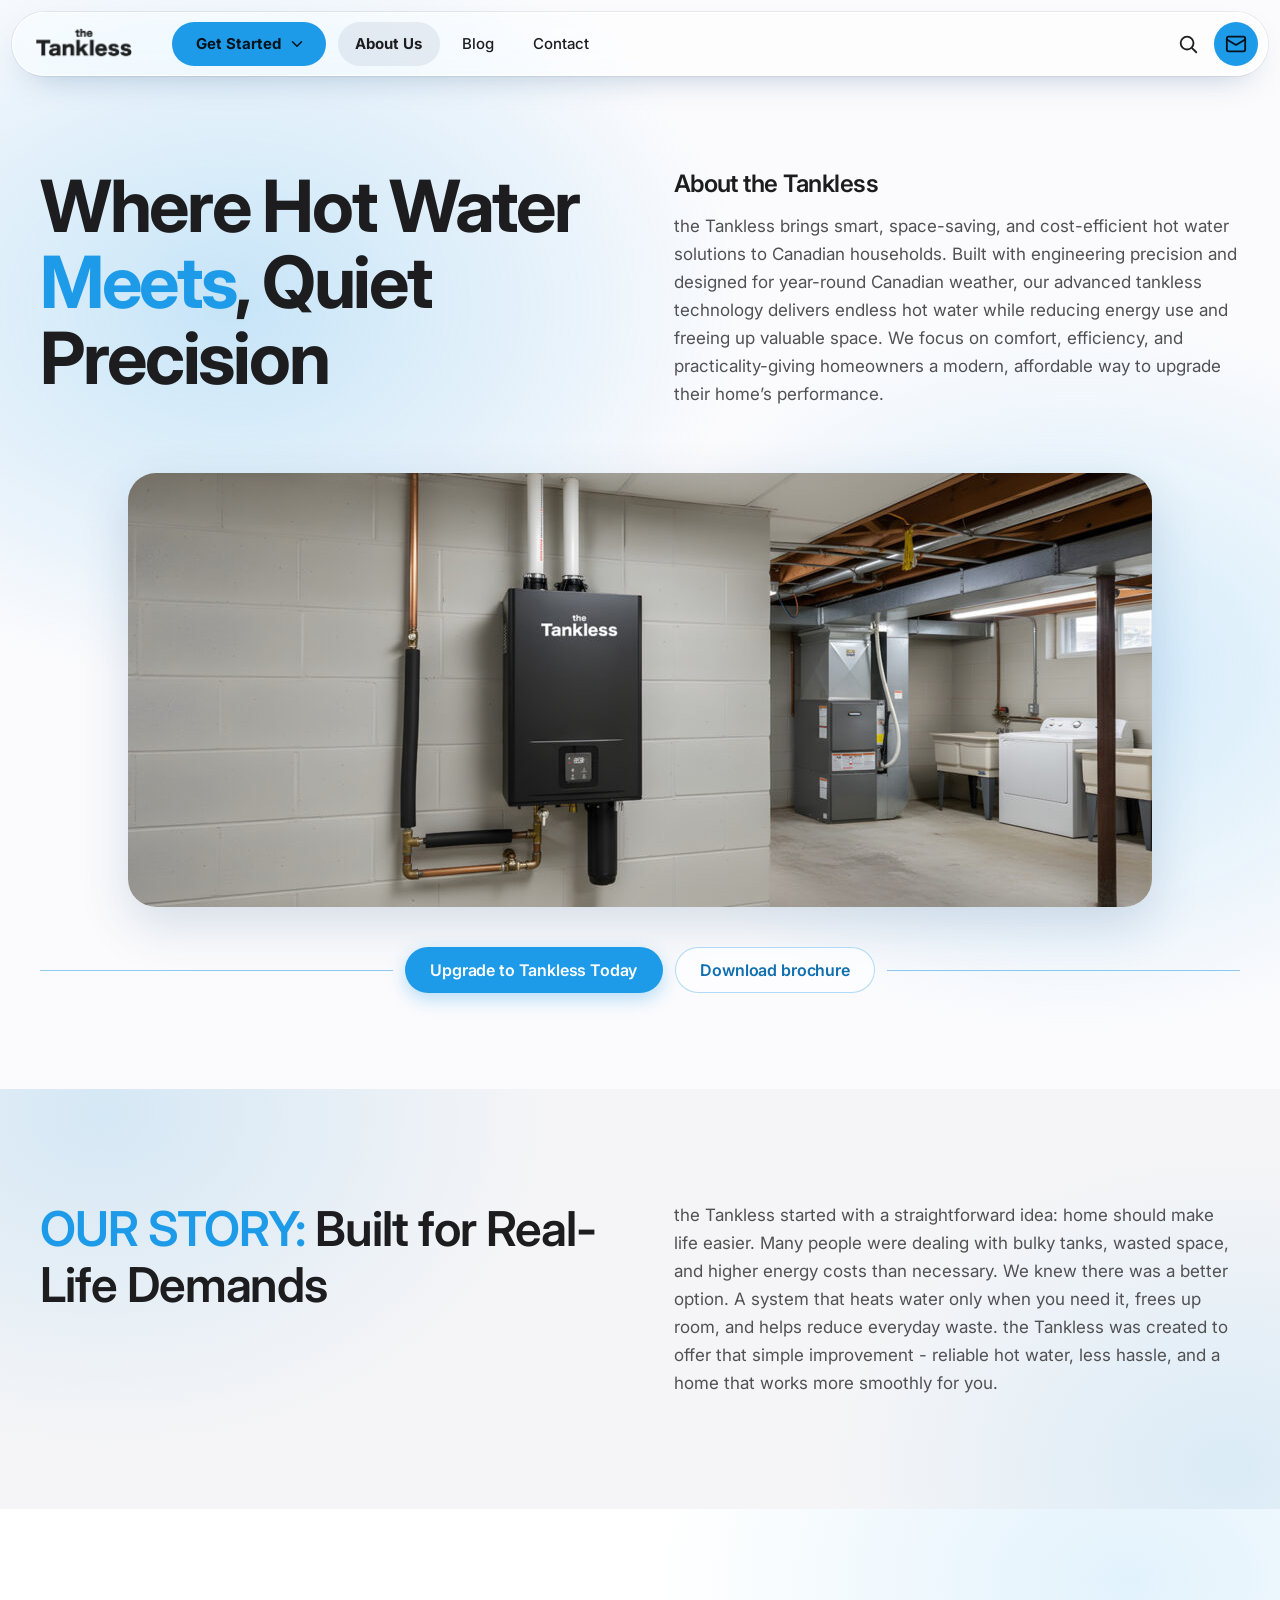
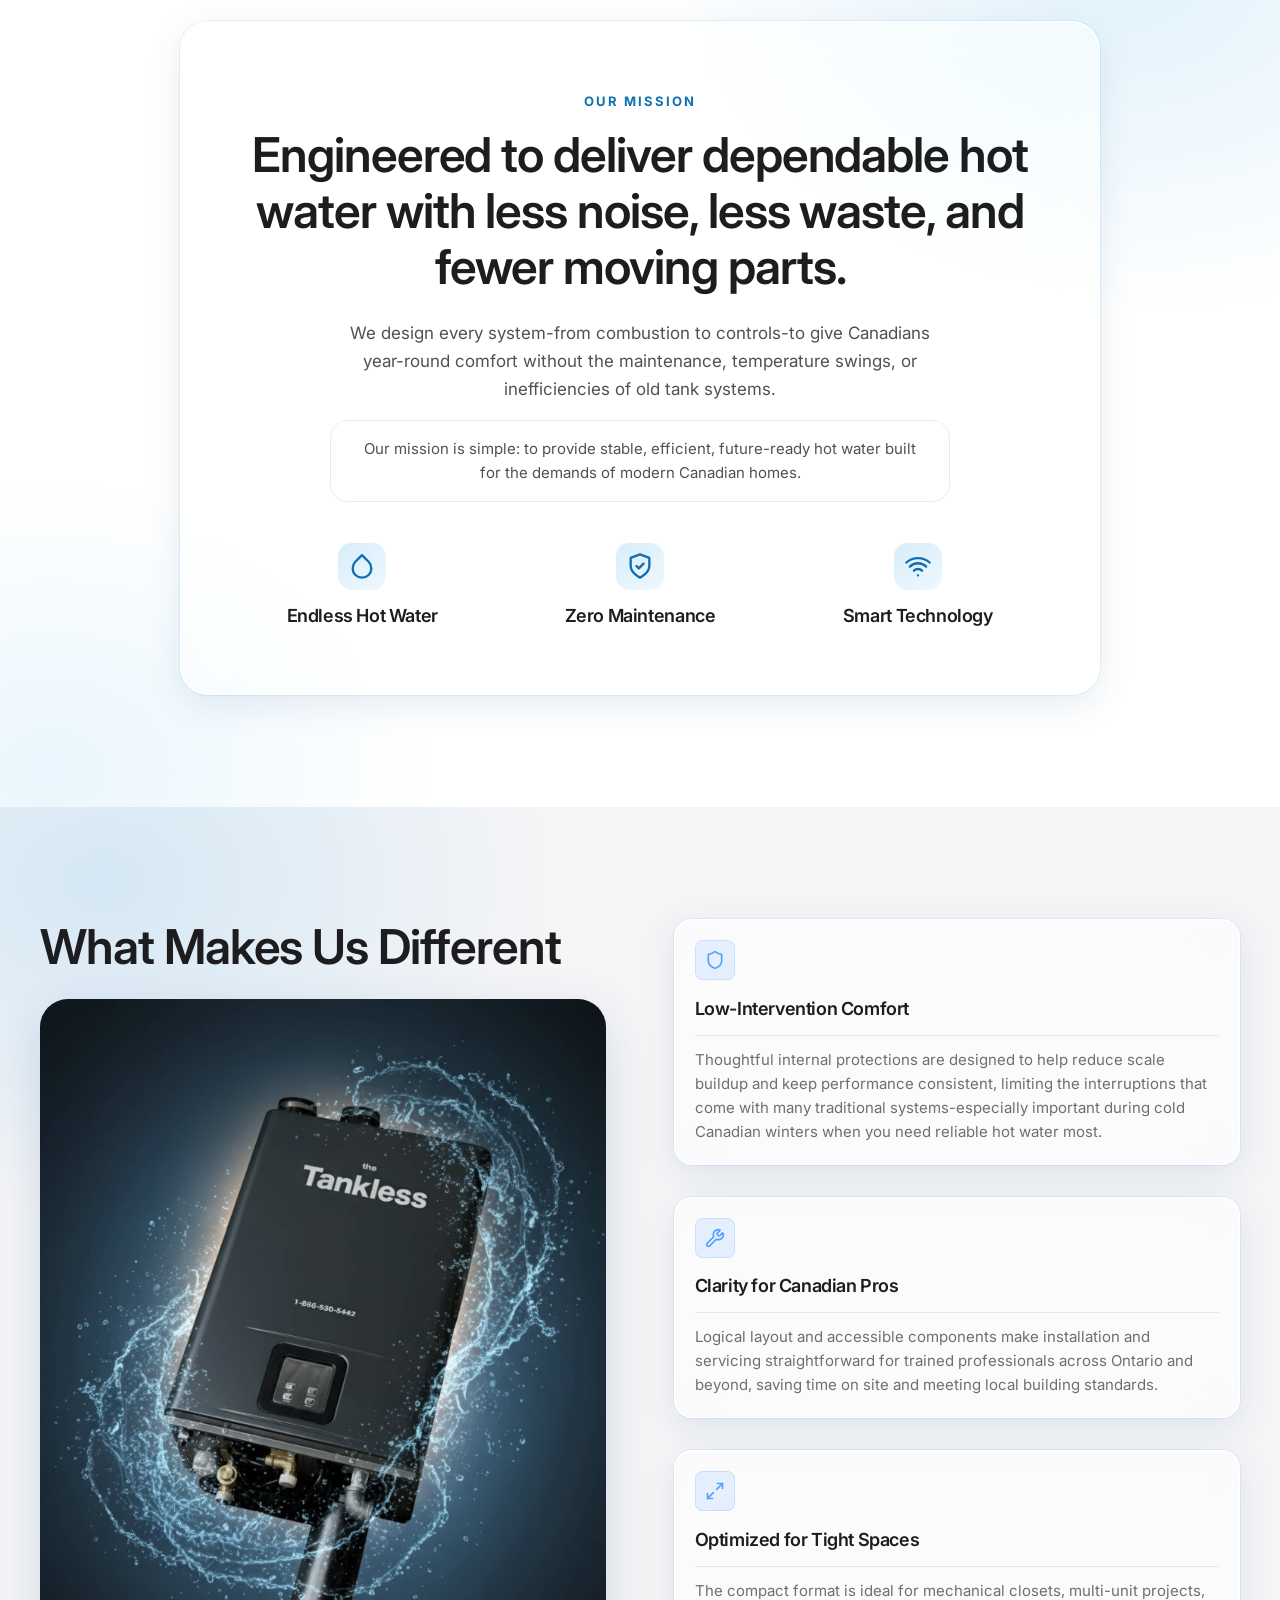
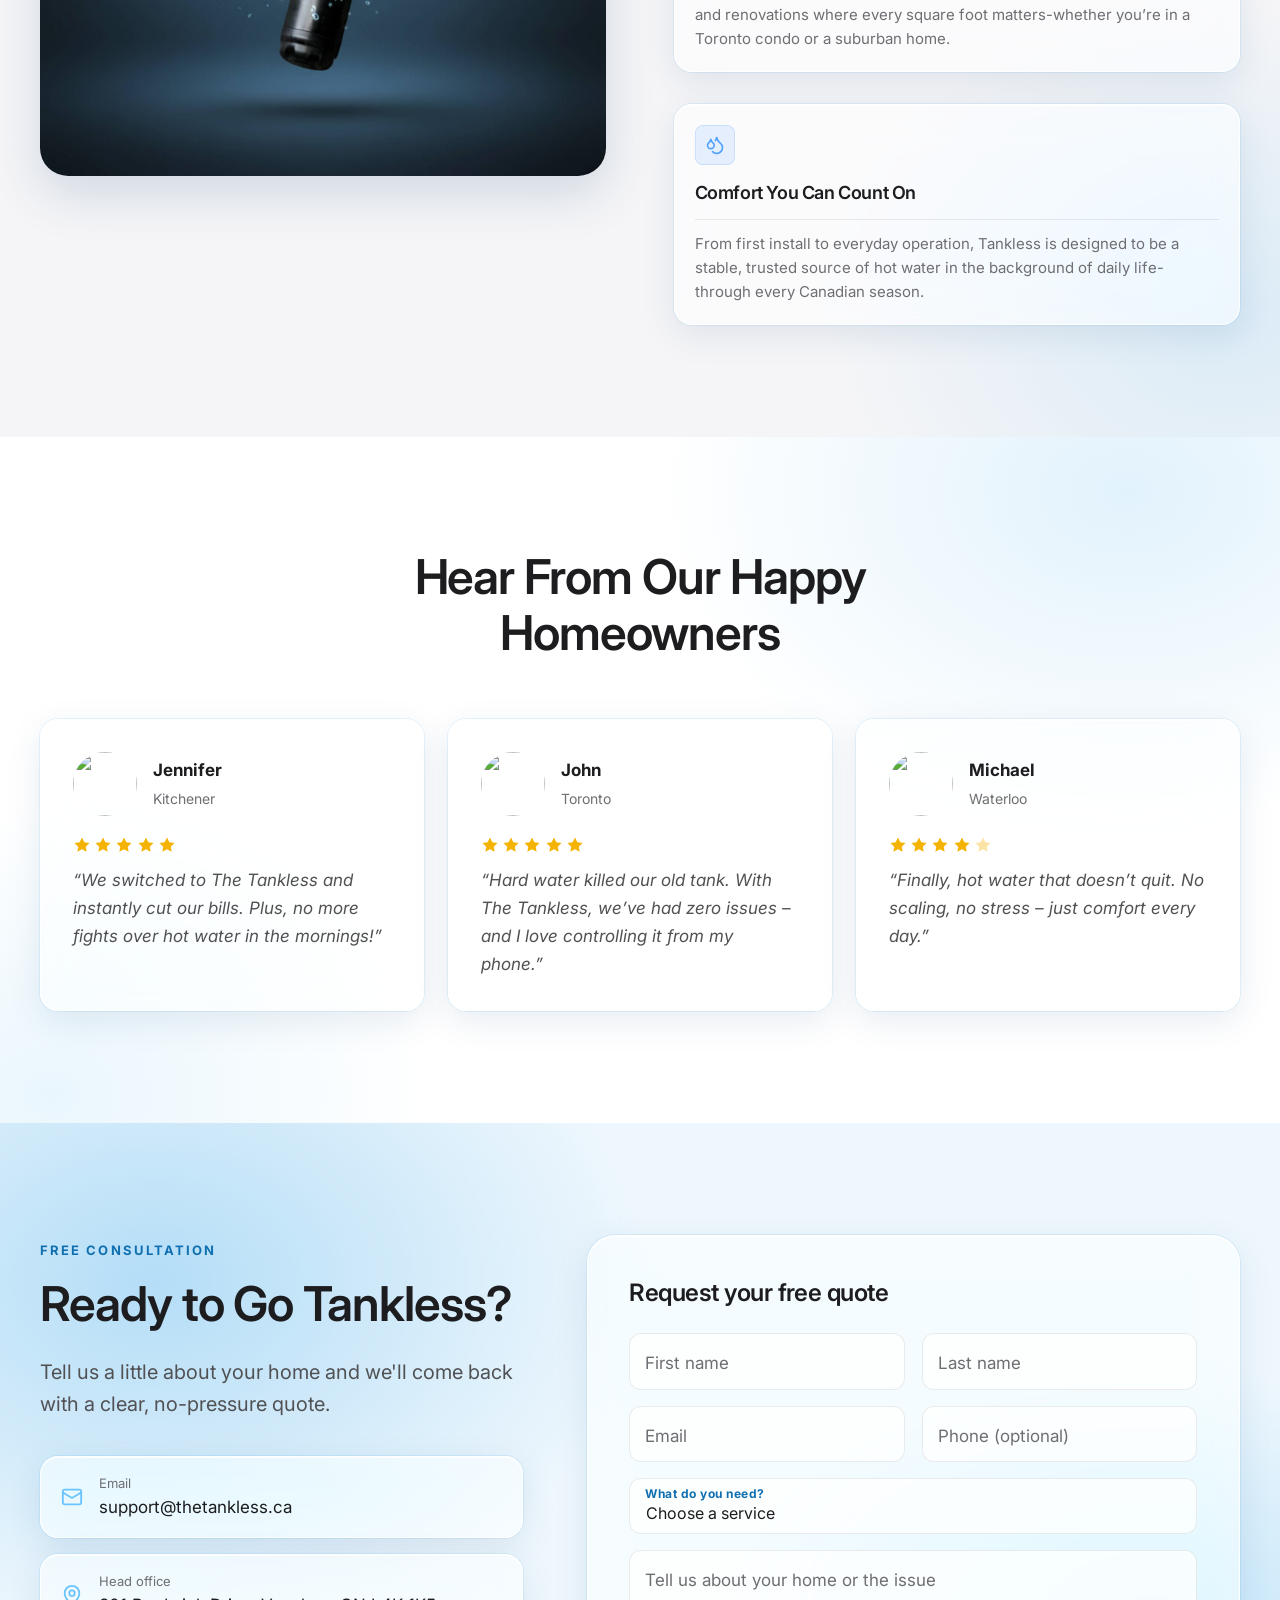
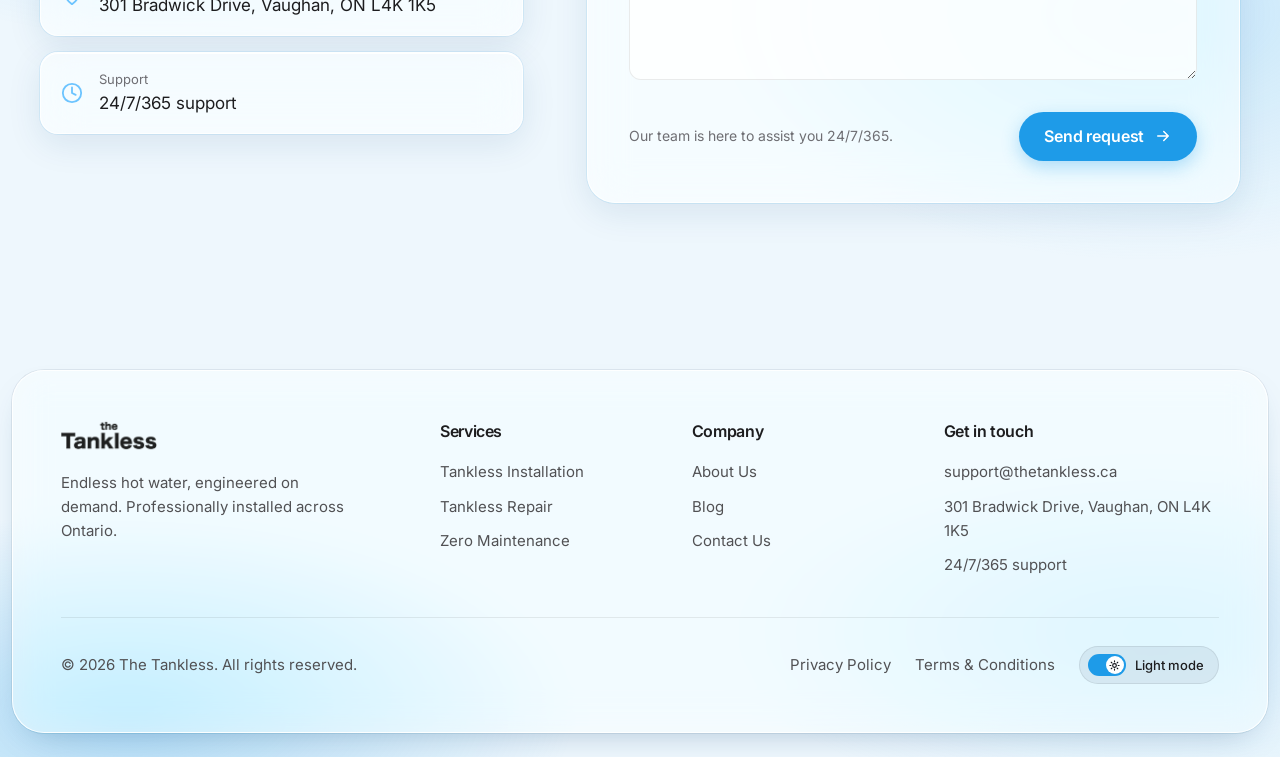
==== commit 8fdfa142: "Add floating glass header, glass footer, video hero and light theme - Floating header with Get Start" ====
--- a/about.html
+++ b/about.html
@@ -1,16 +1,17 @@
 <!DOCTYPE html>
-<html lang="en-CA">
+<html lang="en-CA" data-theme="light">
 <head>
   <meta charset="UTF-8">
   <meta name="viewport" content="width=device-width, initial-scale=1.0">
   <title>About Us | The Tankless</title>
   <meta name="description" content="Canadian owned and operated. The Tankless brings space-saving, on-demand hot water to Ontario homes.">
-  <link rel="preconnect" href="https://api.fontshare.com">
-  <link rel="preconnect" href="https://cdn.fontshare.com" crossorigin>
-  <link href="https://api.fontshare.com/v2/css?f[]=satoshi@400,401,500,700,701&display=swap" rel="stylesheet">
+  <link rel="preconnect" href="https://fonts.googleapis.com">
+  <link rel="preconnect" href="https://fonts.gstatic.com" crossorigin>
+  <link href="https://fonts.googleapis.com/css2?family=Inter:opsz,wght@14..32,400..700&display=swap" rel="stylesheet">
   <link rel="icon" href="assets/favicon.png" type="image/png">
-  <script>try{var t=localStorage.getItem("theme");if(t)document.documentElement.setAttribute("data-theme",t)}catch(e){}</script>
+  <script>try{var t=localStorage.getItem("theme");if(t==="dark")document.documentElement.setAttribute("data-theme",t)}catch(e){}</script>
   <link rel="stylesheet" href="css/style.css">
+  <script src="js/blog.js" defer></script>
   <script src="js/main.js" defer></script>
 </head>
 <body data-page="about">
--- a/css/style.css
+++ b/css/style.css
@@ -16,9 +16,9 @@
   --navy-800: #1c222b;
   --navy-700: #2d3643;    /* borders, hover */
   --charcoal: #1b1b1b;    /* dark section background */
-  --brand: #1ea7ff;       /* brand blue */
+  --brand: #1E9BE8;       /* brand blue */
   --brand-light: #6cc4ff; /* brand on dark backgrounds */
-  --brand-ink: #1ea7ff;   /* brand for text (site is dark) */
+  --brand-ink: #1E9BE8;   /* brand for text (site is dark) */
 
   /* Neutrals */
   --ink: #ffffff;        /* headings (white on dark) */
@@ -31,12 +31,12 @@
   --bg-alt: #000000;
 
   /* Feedback */
-  --success: #16a36a;
+  --success: #1E9BE8;
   --warning: #e8a317;
   --danger: #e0473a;
 
   /* Type */
-  --font-sans: "Satoshi", system-ui, -apple-system, "Segoe UI", Roboto, "Helvetica Neue", Arial, sans-serif;
+  --font-sans: -apple-system, BlinkMacSystemFont, "Inter", "Segoe UI", Roboto, "Helvetica Neue", Arial, sans-serif;
   --font-head: var(--font-sans);
   --font-body: var(--font-sans);
   /* size / line height, all whole pixels at the default 16px root */
@@ -61,7 +61,7 @@
 
   /* Layout & motion */
   --container: 1200px;
-  --header-h: 76px;
+  --header-h: 88px;
   --ease: cubic-bezier(.2, .7, .2, 1);
   --t-fast: .2s;
   --t: .45s;
@@ -82,7 +82,7 @@
   font-synthesis: none;
   overflow-x: hidden;
 }
-body.nav-open { overflow: hidden; }
+
 img, svg { display: block; max-width: 100%; }
 a { color: inherit; text-decoration: none; }
 button { font: inherit; cursor: pointer; }
@@ -171,11 +171,11 @@
 /* Icon tile */
 .icon-tile {
   width: 56px; height: 56px; border-radius: var(--radius); display: grid; place-items: center;
-  background: rgba(30, 167, 255, .12);
+  background: rgba(30, 155, 232, .12);
   color: var(--brand-ink); margin-bottom: 1.25rem;
 }
 .icon-tile svg { width: 28px; height: 28px; }
-.icon-tile--water { background: rgba(30, 167, 255, .14); color: var(--brand-ink); }
+.icon-tile--water { background: rgba(30, 155, 232, .14); color: var(--brand-ink); }
 
 /* Check list */
 .check-list { list-style: none; padding: 0; margin: 0; display: grid; gap: .85rem; }
@@ -188,36 +188,6 @@
 
 /* Chip */
 .chip { display: inline-flex; align-items: center; gap: .4rem; padding: .35rem .8rem; border-radius: var(--radius-sm); background: var(--navy-800); font-size: var(--fs-xs); line-height: var(--lh-xs); font-weight: 700; color: var(--brand-light); }
-
-/* ---------- Header ---------- */
-.site-header {
-  position: fixed; inset: 0 0 auto; z-index: 100; height: var(--header-h);
-  display: flex; align-items: center;
-  transition: background var(--t) var(--ease), box-shadow var(--t), height var(--t);
-}
-.site-header.is-scrolled { background: rgba(0, 0, 0, .86); backdrop-filter: saturate(160%) blur(14px); -webkit-backdrop-filter: saturate(160%) blur(14px); box-shadow: 0 1px 0 rgba(255, 255, 255, .06); --header-h: 66px; }
-.site-header.is-hidden { transform: translateY(-100%); }
-.site-header { transition: transform .35s var(--ease), background var(--t), height var(--t); }
-.header-inner { display: flex; align-items: center; justify-content: space-between; gap: 2rem; }
-.logo { display: flex; align-items: center; gap: .65rem; font-family: var(--font-head); font-weight: 700; font-size: 1.375rem; line-height: 2rem; color: #fff; letter-spacing: -.02em; }
-.logo-mark { width: 38px; height: 38px; }
-.logo span em { font-style: normal; color: var(--brand-light); }
-.nav { display: flex; align-items: center; gap: .25rem; }
-.nav a { position: relative; padding: .55rem .9rem; border-radius: var(--radius-sm); color: #d6d6d6; font-weight: 500; font-size: 0.9375rem; line-height: 1.5rem; transition: color var(--t-fast), background var(--t-fast); }
-.nav a:hover { color: #fff; background: rgba(255, 255, 255, .07); }
-.nav a.is-active { color: #fff; }
-.nav a.is-active::after { content: ""; position: absolute; left: .9rem; right: .9rem; bottom: 2px; height: 2px; border-radius: 2px; background: var(--brand); box-shadow: 0 0 6px var(--brand), 0 0 14px var(--brand), 0 2px 22px rgba(30, 167, 255, .7); }
-.header-actions { display: flex; align-items: center; gap: .75rem; }
-.header-phone { display: flex; align-items: center; gap: .5rem; color: #fff; font-weight: 700; font-size: 0.9375rem; line-height: 1.5rem; }
-.header-phone svg { width: 18px; height: 18px; color: var(--brand-light); }
-.nav-toggle { display: none; width: 46px; height: 46px; border-radius: 12px; border: 0; background: rgba(255, 255, 255, .08); position: relative; }
-.nav-toggle span { position: absolute; left: 13px; right: 13px; height: 2px; background: #fff; border-radius: 2px; transition: transform var(--t) var(--ease), opacity var(--t-fast); }
-.nav-toggle span:nth-child(1) { top: 16px; }
-.nav-toggle span:nth-child(2) { top: 22px; }
-.nav-toggle span:nth-child(3) { top: 28px; }
-.nav-open .nav-toggle span:nth-child(1) { transform: translateY(6px) rotate(45deg); }
-.nav-open .nav-toggle span:nth-child(2) { opacity: 0; }
-.nav-open .nav-toggle span:nth-child(3) { transform: translateY(-6px) rotate(-45deg); }
 
 /* ---------- Hero ---------- */
 .hero { position: relative; min-height: 100vh; min-height: 100svh; display: flex; align-items: center; padding: calc(var(--header-h) + 3rem) 0 5rem; background: var(--black); color: #c1c1c1; overflow: hidden; }
@@ -328,11 +298,11 @@
 .compare th, .compare td { padding: 1.15rem 1.5rem; text-align: left; border-bottom: 1px solid var(--line); vertical-align: top; }
 .compare thead th { font-family: var(--font-head); font-size: var(--fs-sm); line-height: var(--lh-sm); text-transform: uppercase; letter-spacing: .08em; color: var(--muted); background: var(--bg); }
 .compare thead th.is-us { background: var(--navy-900); color: #fff; }
-.compare td.is-us { background: rgba(30, 167, 255, .06); color: var(--ink); font-weight: 700; }
+.compare td.is-us { background: rgba(30, 155, 232, .06); color: var(--ink); font-weight: 700; }
 .compare tr:last-child td { border-bottom: 0; }
 .compare tbody tr { transition: background var(--t-fast); }
 .compare tbody tr:hover td { background: rgba(255, 255, 255, .03); }
-.compare tbody tr:hover td.is-us { background: rgba(30, 167, 255, .1); }
+.compare tbody tr:hover td.is-us { background: rgba(30, 155, 232, .1); }
 .tag-yes, .tag-no { display: inline-flex; align-items: center; gap: .45rem; }
 .tag-yes::before, .tag-no::before { content: ""; width: 18px; height: 18px; border-radius: 50%; flex: none; background-position: center; background-size: 11px; background-repeat: no-repeat; }
 .tag-yes::before { background-color: var(--success); background-image: url("data:image/svg+xml,%3Csvg xmlns='http://www.w3.org/2000/svg' viewBox='0 0 24 24' fill='none' stroke='white' stroke-width='3.5' stroke-linecap='round'%3E%3Cpath d='M5 12l5 5L20 7'/%3E%3C/svg%3E"); }
@@ -436,7 +406,7 @@
 .field textarea { min-height: 130px; resize: vertical; }
 .field select { appearance: none; background-image: url("data:image/svg+xml,%3Csvg xmlns='http://www.w3.org/2000/svg' viewBox='0 0 24 24' fill='none' stroke='%236b7a8c' stroke-width='2'%3E%3Cpath d='M6 9l6 6 6-6'/%3E%3C/svg%3E"); background-repeat: no-repeat; background-position: right 1rem center; background-size: 18px; }
 .field label { position: absolute; left: 1rem; top: 1rem; color: var(--muted); pointer-events: none; transition: all var(--t-fast) var(--ease); }
-.field input:focus, .field select:focus, .field textarea:focus { outline: none; border-color: var(--brand); background: var(--navy-800); box-shadow: 0 0 0 3px rgba(30, 167, 255, .25); }
+.field input:focus, .field select:focus, .field textarea:focus { outline: none; border-color: var(--brand); background: var(--navy-800); box-shadow: 0 0 0 3px rgba(30, 155, 232, .25); }
 .field input:focus + label, .field input:not(:placeholder-shown) + label,
 .field textarea:focus + label, .field textarea:not(:placeholder-shown) + label,
 .field select + label { top: .45rem; font-size: 0.75rem; line-height: 1.125rem; font-weight: 700; letter-spacing: .04em; color: var(--brand-ink); }
@@ -449,19 +419,8 @@
 .form-success.is-shown { display: block; animation: fadeUp .5s var(--ease); }
 .form-success .icon-tile { margin: 0 auto 1rem; background: rgba(22, 163, 106, .12); color: var(--success); }
 
-/* ---------- Footer ---------- */
-.site-footer { background: var(--navy-950); color: #a0a0a0; padding: 5rem 0 2rem; font-size: var(--fs-sm); line-height: var(--lh-sm); }
-.footer-grid { display: grid; grid-template-columns: 1.4fr 1fr 1fr 1.2fr; gap: 2.5rem; padding-bottom: 3rem; border-bottom: 1px solid rgba(255, 255, 255, .08); }
-.footer-grid h4 { color: #fff; font-size: 1rem; line-height: 1.5rem; margin-bottom: 1.1rem; }
-.footer-grid ul { list-style: none; padding: 0; margin: 0; display: grid; gap: .65rem; }
-.footer-grid a { transition: color var(--t-fast); }
-.footer-grid a:hover { color: #fff; }
-.footer-brand p { margin: 1rem 0 0; max-width: 300px; }
-.footer-bottom { display: flex; justify-content: space-between; gap: 1rem; padding-top: 1.75rem; flex-wrap: wrap; }
-.footer-bottom nav { display: flex; gap: 1.5rem; }
-
 /* ---------- Floating mobile CTA + back to top ---------- */
-.mobile-cta { display: none; }
+
 .to-top { position: fixed; right: 1.25rem; bottom: 1.25rem; z-index: 90; width: 48px; height: 48px; border-radius: var(--radius-sm); border: 0; background: var(--ink); color: var(--on-ink); display: grid; place-items: center; opacity: 0; transform: translateY(16px); pointer-events: none; transition: opacity var(--t), transform var(--t) var(--ease); }
 .to-top.is-shown { opacity: 1; transform: none; pointer-events: auto; }
 .to-top svg { width: 20px; height: 20px; }
@@ -485,7 +444,7 @@
 .cause-list { padding: 0; }
 .note { display: flex; gap: .85rem; padding: 1rem 1.15rem; border-radius: var(--radius); background: rgba(232, 163, 23, .12); color: #f3c26b; font-size: var(--fs-sm); line-height: var(--lh-sm); }
 .note svg { width: 22px; height: 22px; flex: none; color: var(--warning); }
-.note--info { background: rgba(30, 167, 255, .12); color: var(--brand-light); }
+.note--info { background: rgba(30, 155, 232, .12); color: var(--brand-light); }
 .note--info svg { color: var(--brand-ink); }
 
 .check-card { display: flex; gap: 1rem; align-items: flex-start; }
@@ -493,7 +452,6 @@
 .warning-card { background: #2a1608; border-color: transparent; color: #f3d6bf; }
 .warning-card h3 { color: #fff; }
 .warning-card .icon-tile { background: rgba(232, 163, 23, .2); color: var(--warning); }
-
 
 .q-list { counter-reset: q; display: grid; grid-template-columns: 1fr 1fr; gap: 1rem 2rem; list-style: none; padding: 0; margin: 0; }
 .q-list li { counter-increment: q; display: flex; gap: 1rem; align-items: center; padding: 1.1rem 0; border-bottom: 1px solid rgba(255, 255, 255, .1); color: #d6d6d6; font-weight: 500; }
@@ -525,27 +483,23 @@
 
 /* ---------- 8. Responsive ---------- */
 @media (max-width: 1100px) {
-  .header-phone { display: none; }
+  
   .steps { grid-template-columns: repeat(3, 1fr); row-gap: 2.5rem; }
   .steps::before { display: none; }
-  .footer-grid { grid-template-columns: 1fr 1fr; }
+  
 }
 
 @media (max-width: 960px) {
-  :root { --header-h: 68px; }
-  .nav-toggle { display: block; z-index: 2; }
-  .nav {
-    position: fixed; inset: 0; flex-direction: column; justify-content: center; gap: .5rem;
-    background: rgba(0, 0, 0, .97); backdrop-filter: blur(10px);
-    opacity: 0; visibility: hidden; transition: opacity var(--t), visibility var(--t);
-  }
-  .nav a { font-size: 1.5rem; line-height: 2rem; font-family: var(--font-head); padding: .75rem 1.5rem; opacity: 0; transform: translateY(12px); transition: opacity var(--t), transform var(--t) var(--ease); }
-  .nav-open .nav { opacity: 1; visibility: visible; }
-  .nav-open .nav a { opacity: 1; transform: none; }
-  .nav-open .nav a:nth-child(2) { transition-delay: .05s; } .nav-open .nav a:nth-child(3) { transition-delay: .1s; }
-  .nav-open .nav a:nth-child(4) { transition-delay: .15s; } .nav-open .nav a:nth-child(5) { transition-delay: .2s; }
-  .nav-open .nav a:nth-child(6) { transition-delay: .25s; }
-  .header-actions .btn { display: none; }
+  :root { --header-h: 80px; }
+  
+  
+  
+  
+  
+   
+   
+  
+  
 
   .hero-grid, .split, .faq-wrap, .contact-grid, .calc, .symptoms { grid-template-columns: 1fr; }
   .split--reverse > :first-child { order: 0; }
@@ -573,18 +527,15 @@
   .btn-row .btn { flex: 1 1 100%; }
   .symptom-list { grid-template-columns: 1fr; }
   .compare th, .compare td { padding: .9rem 1rem; font-size: 0.875rem; line-height: 1.25rem; }
-  .footer-grid { grid-template-columns: 1fr; }
+  
   .card { padding: 1.5rem; }
   .scroll-cue { display: none; }
 
-  .mobile-cta {
-    display: flex; position: fixed; left: .75rem; right: .75rem; bottom: .75rem; z-index: 95; gap: .5rem;
-    padding: .5rem; border-radius: var(--radius); background: var(--navy-950); transform: translateY(140%); transition: transform var(--t) var(--ease);
-  }
-  .mobile-cta.is-shown { transform: none; }
-  .mobile-cta .btn { flex: 1; padding: .85rem 1rem; }
+  
+  
+  
   .to-top { bottom: 5.5rem; }
-  .site-footer { padding-bottom: 6rem; }
+  
 }
 
 /* =========================================================
@@ -596,7 +547,6 @@
 /* Hero product shot */
 .hero-product { position: relative; width: 100%; max-width: 470px; justify-self: center; }
 .hero-product .media-frame { aspect-ratio: 4 / 4.6; border: 1px solid rgba(255,255,255,.12); box-shadow: var(--shadow-lg); }
-
 
 /* Zero-maintenance "no more" list */
 .x-list { list-style: none; padding: 0; margin: 1.75rem 0 2rem; display: grid; gap: .75rem; }
@@ -620,7 +570,7 @@
 .video-points strong { display: block; color: #fff; font-family: var(--font-head); }
 .video-points .icon-tile { margin: 0; width: 44px; height: 44px; border-radius: 12px; flex: none; }
 .video-points .icon-tile svg { width: 22px; height: 22px; }
-@keyframes pulse { 0% { box-shadow: 0 0 0 0 rgba(30,167,255,.55); } 70% { box-shadow: 0 0 0 24px rgba(30,167,255,0); } 100% { box-shadow: 0 0 0 0 rgba(30,167,255,0); } }
+@keyframes pulse { 0% { box-shadow: 0 0 0 0 rgba(30, 155, 232,.55); } 70% { box-shadow: 0 0 0 24px rgba(30, 155, 232,0); } 100% { box-shadow: 0 0 0 0 rgba(30, 155, 232,0); } }
 
 /* Product / photo frames */
 .media-frame > img { position: absolute; inset: 0; width: 100%; height: 100%; object-fit: cover; transition: transform 1.2s var(--ease); }
@@ -633,7 +583,7 @@
 .image-strip { margin-top: 2rem; }
 
 /* Real logo + avatars */
-.logo-img { height: 44px; width: auto; }
+
 .avatar img { width: 100%; height: 100%; border-radius: 50%; object-fit: cover; }
 
 @media (max-width: 960px) {
@@ -645,7 +595,7 @@
   .play-btn { width: 72px; height: 72px; }
   .video-caption { left: 1rem; bottom: 1rem; }
   .video-caption small { display: none; }
-  .logo-img { height: 36px; }
+  
   .x-list li { flex-direction: column; align-items: flex-start; gap: .4rem; }
 }
 
@@ -741,41 +691,18 @@
 html[data-theme="light"] {
   --ink: #0d1117; --on-ink: #ffffff; --body: #4a5565; --muted: #5d6877;
   --line: #dde3ea; --surface: #ffffff; --bg: #f3f6f9; --bg-alt: #e8eef4;
-  --brand-ink: #0a7cc4; --navy-800: #eef3f8; --navy-700: #c5d0dc;
+  --brand-ink: #0f6fb0; --navy-800: #eef3f8; --navy-700: #c5d0dc;
   --shadow: 0 8px 24px -12px rgba(15, 30, 50, .18);
   --shadow-lg: 0 20px 40px -20px rgba(15, 30, 50, .22);
 }
 html[data-theme="light"] .section--white { background: #ffffff; }
 html[data-theme="light"] .section--alt { background: var(--bg-alt); }
-/* Zones that stay dark by design (hero, header, footer, dark sections, stats glass) */
-html[data-theme="light"] .hero,
-html[data-theme="light"] .site-header,
-html[data-theme="light"] .site-footer,
-html[data-theme="light"] .section--dark,
-html[data-theme="light"] .calc-result,
-html[data-theme="light"] .cta-band,
-html[data-theme="light"] .mobile-cta {
-  --ink: #ffffff; --on-ink: #000000; --body: #c1c1c1; --muted: #a9b3c1;
-  --line: #2a2f38; --surface: #10131a; --bg: #1b1b1b; --bg-alt: #000000;
-  --brand-ink: #1ea7ff; --navy-800: #1c222b; --navy-700: #2d3643;
-}
+
 html[data-theme="light"] .stats--after .stats-inner { background: rgba(255, 255, 255, .9); border-color: rgba(255, 255, 255, .6); box-shadow: 0 24px 60px rgba(15, 30, 50, .22); }
 html[data-theme="light"] .stats--after .stat { border-color: rgba(13, 17, 23, .1); }
 html[data-theme="light"] .stats--after .stat p { color: #3d4757; }
 html[data-theme="light"] .stats--after .stat small { color: #5d6877; }
 html[data-theme="light"] .tabs, html[data-theme="light"] .compare thead th { background: var(--bg); }
-
-.theme-toggle { display: inline-flex; align-items: center; gap: .6rem; padding: .45rem .85rem .45rem .5rem; border-radius: 999px; border: 1px solid rgba(255, 255, 255, .18); background: rgba(255, 255, 255, .05); color: #d6d6d6; font-size: var(--fs-xs); line-height: var(--lh-xs); font-weight: 500; transition: background var(--t-fast), border-color var(--t-fast), color var(--t-fast); }
-.theme-toggle:hover { background: rgba(255, 255, 255, .1); border-color: rgba(255, 255, 255, .35); color: #fff; }
-.theme-toggle .tt-track { position: relative; width: 38px; height: 22px; border-radius: 999px; background: #2d3643; flex: none; transition: background var(--t-fast); }
-.theme-toggle .tt-thumb { position: absolute; top: 2px; left: 2px; width: 18px; height: 18px; border-radius: 50%; background: #fff; display: grid; place-items: center; color: #10131a; transition: transform var(--t-fast) var(--ease); }
-.theme-toggle .tt-thumb svg { width: 11px; height: 11px; }
-.theme-toggle .tt-sun { display: none; }
-html[data-theme="light"] .theme-toggle .tt-track { background: var(--brand); }
-html[data-theme="light"] .theme-toggle .tt-thumb { transform: translateX(16px); }
-html[data-theme="light"] .theme-toggle .tt-sun { display: block; }
-html[data-theme="light"] .theme-toggle .tt-moon { display: none; }
-.footer-bottom .footer-end { display: flex; align-items: center; gap: 1.5rem; flex-wrap: wrap; }
 
 /* Autoplay showcase: looping muted video, caption only (no play button) */
 .video-showcase.is-auto .video-play { pointer-events: none; cursor: default; }
@@ -902,18 +829,11 @@
 
 /* ---------- Hero product image (inner pages) ---------- */
 /* The unit is black, so a soft light behind it separates it from the black hero */
-.hero-unit { margin: 0; justify-self: center; width: 100%; max-width: 480px; background: radial-gradient(closest-side, rgba(140, 205, 255, .42), rgba(30, 167, 255, .12) 60%, transparent); }
+.hero-unit { margin: 0; justify-self: center; width: 100%; max-width: 480px; background: radial-gradient(closest-side, rgba(140, 205, 255, .42), rgba(30, 155, 232, .12) 60%, transparent); }
 .hero-unit img { display: block; width: 100%; height: auto; }
 @media (max-width: 960px) { .hero-unit { order: -1; max-width: 300px; } }
 
 /* ---------- About page ---------- */
-@media (max-width: 960px) { .nav-open .nav a:nth-child(7) { transition-delay: .3s; } }
-/* Seven menu items: keep each label on one line before the mobile menu takes over */
-@media (min-width: 961px) { .nav a { white-space: nowrap; } }
-@media (min-width: 961px) and (max-width: 1100px) {
-  .header-inner { gap: 1rem; }
-  .nav a { padding-inline: .45rem; font-size: 0.875rem; line-height: 1.25rem; }
-}
 
 .about-two { display: grid; grid-template-columns: repeat(2, minmax(0, 1fr)); gap: clamp(1.5rem, 1rem + 4vw, 5rem); align-items: start; }
 .about-two > p { margin: 0; }
@@ -1000,17 +920,13 @@
   .video-caption strong { font-size: 1.25rem; line-height: 1.75rem; }
 }
 
-/* Active menu underline: match the link padding at each breakpoint */
-@media (min-width: 961px) and (max-width: 1100px) { .nav a.is-active::after { left: .45rem; right: .45rem; } }
-@media (max-width: 960px) { .nav a.is-active::after { left: 1.5rem; right: 1.5rem; bottom: 6px; } }
-
 /* ---------- Hard water map (home) ---------- */
 .hardness { background: radial-gradient(circle at 8% 0%, rgba(30, 110, 170, .22), transparent 45%), #0a0b0d; }
 .hardness-grid { display: grid; grid-template-columns: minmax(0, 5fr) minmax(0, 6fr); gap: 4rem; align-items: center; }
 .hardness-kicker { display: flex; align-items: center; gap: .875rem; margin: 0 0 1.5rem; font-size: .8125rem; line-height: 1.25rem; font-weight: 700; letter-spacing: .18em; text-transform: uppercase; color: var(--brand); }
 .hardness-kicker::before { content: ""; width: 28px; height: 1px; background: currentColor; }
 .hardness h2 { margin-bottom: 2rem; }
-.hardness h2 span { background: linear-gradient(90deg, #8fd3ff, #1ea7ff); -webkit-background-clip: text; background-clip: text; color: transparent; }
+.hardness h2 span { background: linear-gradient(90deg, #8fd3ff, #1E9BE8); -webkit-background-clip: text; background-clip: text; color: transparent; }
 .hardness-lead { max-width: 440px; margin-bottom: 2.5rem; color: var(--muted); }
 .hardness-list { margin: 0; max-width: 540px; }
 .hardness-list div { display: flex; justify-content: space-between; align-items: baseline; gap: 1rem; padding: 1.25rem 0; border-bottom: 1px solid rgba(255, 255, 255, .1); }
@@ -1019,7 +935,7 @@
 .hardness-map { position: relative; aspect-ratio: 543 / 416; }
 .hardness-map img { display: block; width: 100%; height: 100%; }
 .pin { position: absolute; inset: 0; pointer-events: none; }
-.pin i { position: absolute; left: var(--x); top: var(--y); width: 22px; height: 22px; translate: -50% -50%; border-radius: 50%; border: 6px solid #2596d1; background: #07141d; box-shadow: 0 0 16px rgba(30, 167, 255, .8); }
+.pin i { position: absolute; left: var(--x); top: var(--y); width: 22px; height: 22px; translate: -50% -50%; border-radius: 50%; border: 6px solid #2596d1; background: #07141d; box-shadow: 0 0 16px rgba(30, 155, 232, .8); }
 .pin i::before { content: ""; position: absolute; inset: -6px; border-radius: 50%; border: 1px solid rgba(60, 170, 235, .6); opacity: 0; animation: pin-pulse 2.8s ease-out 3; }
 /* dashed leader from the pin down to its label */
 .pin::before { content: ""; position: absolute; left: var(--x); top: var(--y); height: calc(92% - var(--y)); margin-top: 11px; border-left: 1px dashed rgba(50, 150, 210, .75); }
@@ -1049,17 +965,7 @@
 .eyebrow, .versus-kicker, .hardness-kicker { font-family: var(--font-sans); font-size: var(--fs-xs); line-height: var(--lh-xs); font-weight: 700; letter-spacing: .16em; text-transform: uppercase; }
 
 /* ---------- Responsive fixes ---------- */
-@media (max-width: 960px) {
-  /* menu stays full screen and scrolls when the screen is short (phones in landscape) */
-  .nav { justify-content: safe center; overflow-y: auto; overscroll-behavior: contain; padding: 4.5rem 0 1.5rem; }
-  .nav a { flex: none; }
-  /* a blurred or shifted header would trap the fixed menu inside its own height */
-  .nav-open .site-header { backdrop-filter: none; -webkit-backdrop-filter: none; background: transparent; height: var(--header-h); }
-}
-@media (max-width: 960px) and (max-height: 560px) {
-  .nav { gap: 0; }
-  .nav a { font-size: 1.125rem; line-height: 1.75rem; padding-block: .375rem; }
-}
+
 /* model cards need the full row before the copy fits over the photo */
 @media (min-width: 761px) and (max-width: 960px) {
   .models { grid-template-columns: minmax(0, 1fr); }
@@ -1087,3 +993,394 @@
 @media (min-width: 641px) and (max-width: 960px) { .grid-3 > :last-child:nth-child(odd) { grid-column: 1 / -1; justify-self: center; width: calc(50% - .75rem); } }
 /* light theme: keep the highlighted table column heading readable */
 html[data-theme="light"] .compare thead th.is-us { background: #0d1117; color: #fff; }
+
+/* =====================================================================
+   White design: white content, one brand blue
+   ===================================================================== */
+:root { --tint: #f3f7fa; --tint-brand: #e9f5fd; }
+
+.map-light { display: none; }
+html[data-theme="light"] .map-light { display: block; }
+html[data-theme="light"] .map-dark { display: none; }
+/* section division: alternating backgrounds with a fine rule between them */
+html[data-theme="light"] main section.section { background: #fff; color: var(--body); border-top: 1px solid var(--line); }
+html[data-theme="light"] main section.section:nth-of-type(even) { background: var(--tint); }
+html[data-theme="light"] main section#contact { background: var(--tint-brand); }
+html[data-theme="light"] body main .hero { background: linear-gradient(180deg, #e9f5fd 0%, #f7fbfe 100%); color: var(--body); border-bottom: 1px solid var(--line); }
+/* text that was white on the dark design */
+html[data-theme="light"] main h1,
+html[data-theme="light"] main h2,
+html[data-theme="light"] main h3,
+html[data-theme="light"] main .hero h1,
+html[data-theme="light"] main .section--dark h2,
+html[data-theme="light"] main .section--dark h3,
+html[data-theme="light"] main .cta-band h2,
+html[data-theme="light"] main .about-sub,
+html[data-theme="light"] main .hardness-list dt,
+html[data-theme="light"] main .video-points strong { color: var(--ink); }
+html[data-theme="light"] main .hero h1 .accent,
+html[data-theme="light"] main .hero h1 .accent-water,
+html[data-theme="light"] main .accent-text { color: var(--brand); }
+html[data-theme="light"] main .hero-lead,
+html[data-theme="light"] main .section--dark .section-head p,
+html[data-theme="light"] main .section--dark .step p,
+html[data-theme="light"] main .cta-band p,
+html[data-theme="light"] main .q-list li,
+html[data-theme="light"] main .hero-trust div,
+html[data-theme="light"] main .pin b,
+html[data-theme="light"] main .video-points div { color: var(--body); }
+html[data-theme="light"] main .breadcrumb,
+html[data-theme="light"] main .contact-info small,
+html[data-theme="light"] main .calc-note,
+html[data-theme="light"] main .gauge-value small { color: var(--muted); }
+html[data-theme="light"] main .breadcrumb a:hover { color: var(--ink); }
+html[data-theme="light"] main .hero-trust,
+html[data-theme="light"] main .q-list li { border-color: var(--line); }
+html[data-theme="light"] main .q-list li::before { color: var(--brand-ink); }
+html[data-theme="light"] main .btn--ghost { --btn-fg: var(--ink); box-shadow: inset 0 0 0 1.5px #b8c7d3; background: #fff; }
+html[data-theme="light"] main .btn--ghost:hover { box-shadow: inset 0 0 0 1.5px var(--ink); background: #fff; }
+/* cards and panels */
+html[data-theme="light"] main .section--dark .card,
+html[data-theme="light"] main .service-card--featured { background: #fff; color: var(--body); border-color: var(--line); }
+html[data-theme="light"] main .service-card--featured h3 { color: var(--ink); }
+html[data-theme="light"] main .section--dark .step-num { background: #fff; border-color: var(--line); color: var(--ink); }
+html[data-theme="light"] main .section--dark .step.is-visible .step-num { background: var(--brand); border-color: var(--brand); color: #04121c; }
+html[data-theme="light"] main .contact-info a,
+html[data-theme="light"] main .contact-info div { background: #fff; border: 1px solid var(--line); color: var(--ink); }
+html[data-theme="light"] main .contact-info a:hover { border-color: var(--brand); }
+html[data-theme="light"] main .form-card { background: #fff; border: 1px solid var(--line); box-shadow: var(--shadow); }
+html[data-theme="light"] main .cta-band { background: var(--tint-brand); border: 1px solid #cfe6f7; }
+html[data-theme="light"] main .calc-result { background: var(--tint-brand); color: var(--body); border-left: 1px solid var(--line); }
+html[data-theme="light"] main .calc-result h3,
+html[data-theme="light"] main .gauge-value strong { color: var(--ink); }
+html[data-theme="light"] main .calc-result strong[style] { color: var(--ink) !important; }
+html[data-theme="light"] main .stats--after .stats-inner { background: #fff; border-color: var(--line); box-shadow: 0 18px 44px rgba(15, 45, 70, .12); -webkit-backdrop-filter: none; backdrop-filter: none; }
+html[data-theme="light"] main .hero-product .media-frame { border-color: var(--line); }
+
+html[data-theme="light"] .hero-unit { background: radial-gradient(closest-side, rgba(30, 155, 232, .22), transparent); }
+/* one accent colour: brand blue */
+.x-list span { color: var(--brand-ink); background: rgba(30, 155, 232, .12); }
+.avatar { background: #1b6fa8; }
+html[data-theme="light"] main .cause-list li { color: var(--brand-ink); }
+html[data-theme="light"] main .warning-card { background: #fff; color: var(--body); border: 1px solid var(--line); border-left: 4px solid var(--brand); }
+html[data-theme="light"] main .warning-card .icon-tile { background: rgba(30, 155, 232, .12); color: var(--brand-ink); }
+/* repair vs. replacement */
+html[data-theme="light"] main .versus-card { background: #fff; border-color: var(--line); }
+html[data-theme="light"] main .versus-card--replace { --tone: #17212b; }
+html[data-theme="light"] main .versus-card--repair { --tone: var(--brand); }
+html[data-theme="light"] main .versus-card h3 small,
+html[data-theme="light"] main .versus-card h3 .versus-sense,
+html[data-theme="light"] main .versus-list { color: var(--ink); }
+html[data-theme="light"] main .versus-card--repair h3 strong { color: var(--brand-ink); }
+html[data-theme="light"] main .versus-icon { box-shadow: none; background: #fff; }
+html[data-theme="light"] main .versus-card--replace .versus-list li::before { background-image: url("data:image/svg+xml,%3Csvg xmlns='http://www.w3.org/2000/svg' viewBox='0 0 24 24' fill='none' stroke='white' stroke-width='3.5' stroke-linecap='round' stroke-linejoin='round'%3E%3Cpath d='M5 12l5 5L20 7'/%3E%3C/svg%3E"); }
+html[data-theme="light"] main .versus-card--replace .versus-btn { --btn-bg: #17212b; --btn-fg: #fff; }
+html[data-theme="light"] main .versus-card--repair .versus-btn { --btn-bg: var(--brand); --btn-fg: #04121c; background-image: none; }
+/* Ontario map on white */
+html[data-theme="light"] main .hardness-kicker,
+html[data-theme="light"] main .eyebrow,
+html[data-theme="light"] main .versus-kicker { color: var(--brand-ink); }
+html[data-theme="light"] main .hardness h2 span { background: none; color: var(--brand); }
+html[data-theme="light"] main .hardness-list div { border-color: var(--line); }
+html[data-theme="light"] main .pin i { border-color: #0f5f99; background: #fff; box-shadow: 0 0 0 3px #fff; }
+html[data-theme="light"] main .pin::before { border-color: #4a7a9c; }
+html[data-theme="light"] main .pin::after { border-color: rgba(15, 95, 153, .35); }
+/* product cards are photographs with a dark backdrop, so their titles stay white */
+html[data-theme="light"] main .model-body h3 { color: #fff; }
+
+/* =====================================================================
+   Apple-style white theme with glass surfaces. Brand blue #1E9BE8.
+   ===================================================================== */
+:root { --radius-sm: 12px; --radius: 18px; --radius-lg: 28px; --fs-h1: 4.5rem; --lh-h1: 4.75rem; }
+@media (max-width: 960px) { :root { --fs-h1: 3.5rem; --lh-h1: 3.75rem; } }
+@media (max-width: 640px) { :root { --fs-h1: 2.5rem; --lh-h1: 2.75rem; } }
+body { font-optical-sizing: auto; }
+h1, h2, h3, h4 { font-weight: 600; letter-spacing: -.022em; }
+h1 { font-weight: 700; letter-spacing: -.032em; }
+.btn { border-radius: 980px; font-weight: 600; letter-spacing: -.01em; }
+.btn:hover { transform: none; filter: brightness(1.05); }
+
+html[data-theme="light"] {
+  --ink: #1d1d1f; --body: #515154; --muted: #6e6e73; --line: rgba(0, 0, 0, .08);
+  --bg: #fbfbfd; --bg-alt: #f5f5f7; --tint: #f5f5f7;
+  --glass: rgba(255, 255, 255, .58);
+  --glass-edge: rgba(255, 255, 255, .85);
+  --glass-shadow: 0 10px 34px rgba(18, 70, 120, .10), inset 0 1px 0 rgba(255, 255, 255, .9), 0 0 0 1px rgba(30, 155, 232, .10);
+}
+/* soft blue light behind the page so the glass has something to refract */
+html[data-theme="light"] main section.section { background: radial-gradient(42rem 30rem at 88% 8%, rgba(30, 155, 232, .13), transparent 70%), radial-gradient(34rem 26rem at 4% 96%, rgba(124, 200, 245, .16), transparent 70%), #fff; border-top: 0; }
+html[data-theme="light"] main section.section:nth-of-type(even) { background: radial-gradient(40rem 30rem at 8% 6%, rgba(30, 155, 232, .15), transparent 70%), radial-gradient(36rem 28rem at 96% 90%, rgba(124, 200, 245, .22), transparent 70%), #f5f5f7; }
+html[data-theme="light"] main section#contact { background: radial-gradient(44rem 32rem at 12% 20%, rgba(30, 155, 232, .28), transparent 70%), radial-gradient(40rem 22rem at 90% 62%, rgba(124, 200, 245, .35), transparent 70%), #eef7fd; }
+html[data-theme="light"] body main .hero { background: radial-gradient(46rem 34rem at 18% 28%, rgba(30, 155, 232, .24), transparent 70%), radial-gradient(42rem 32rem at 84% 62%, rgba(124, 200, 245, .34), transparent 70%), #fbfbfd; border-bottom: 0; }
+/* glass surfaces */
+html[data-theme="light"] main .card,
+html[data-theme="light"] main .support-panel,
+html[data-theme="light"] main .form-card,
+html[data-theme="light"] main .about-mission,
+html[data-theme="light"] main .versus-card,
+html[data-theme="light"] main .stats--after .stats-inner,
+html[data-theme="light"] main .cta-band,
+html[data-theme="light"] main .calc,
+html[data-theme="light"] main .x-list li,
+html[data-theme="light"] main .faq-item,
+html[data-theme="light"] main .tabs,
+html[data-theme="light"] main .symptom-btn,
+html[data-theme="light"] main .contact-info a,
+html[data-theme="light"] main .contact-info div,
+html[data-theme="light"] main .feature-tiles li,
+html[data-theme="light"] main .feature-list li,
+html[data-theme="light"] main .about-usps li,
+html[data-theme="light"] main .hardness-list,
+html[data-theme="light"] main .table-wrap,
+html[data-theme="light"] main .benefit,
+html[data-theme="light"] main .steps .step { background: var(--glass); -webkit-backdrop-filter: blur(22px) saturate(180%); backdrop-filter: blur(22px) saturate(180%); border: 1px solid var(--glass-edge); box-shadow: var(--glass-shadow); border-radius: var(--radius); }
+html[data-theme="light"] main .cta-band,
+html[data-theme="light"] main .calc,
+html[data-theme="light"] main .about-mission,
+html[data-theme="light"] main .form-card,
+html[data-theme="light"] main .stats--after .stats-inner { border-radius: var(--radius-lg); }
+html[data-theme="light"] main .feature-tiles li,
+html[data-theme="light"] main .about-usps li,
+html[data-theme="light"] main .benefit,
+html[data-theme="light"] main .steps .step { padding: 1.25rem; }
+html[data-theme="light"] main .feature-list li { padding: 1rem 1.25rem; }
+html[data-theme="light"] main .steps::before { display: none; }
+html[data-theme="light"] main .hardness-list { padding: .25rem 1.5rem; }
+html[data-theme="light"] main .hardness-list div:last-child { border-bottom: 0; }
+html[data-theme="light"] main .support-item,
+html[data-theme="light"] main .compare,
+html[data-theme="light"] main .compare td,
+html[data-theme="light"] main .compare th,
+html[data-theme="light"] main .calc-form,
+html[data-theme="light"] main .calc-result { background: transparent; }
+html[data-theme="light"] main .support-panel { gap: 1px; background: var(--glass); overflow: hidden; }
+html[data-theme="light"] main .support-item + .support-item { box-shadow: -1px 0 0 var(--line), 0 -1px 0 var(--line); }
+html[data-theme="light"] main .compare { border: 0; }
+html[data-theme="light"] main .compare thead th { background: rgba(255, 255, 255, .5); }
+html[data-theme="light"] main .compare thead th.is-us { background: var(--brand); color: #fff; }
+html[data-theme="light"] main .compare td.is-us { background: rgba(30, 155, 232, .10); }
+html[data-theme="light"] main .calc { overflow: hidden; }
+html[data-theme="light"] main .calc-result { background: rgba(30, 155, 232, .10); }
+html[data-theme="light"] main .symptom-btn[aria-selected="true"],
+html[data-theme="light"] main .tab[aria-selected="true"] { background: var(--brand); border-color: var(--brand); color: #fff; }
+html[data-theme="light"] main .symptom-btn[aria-selected="true"] svg { color: #fff; }
+html[data-theme="light"] main .field input,
+html[data-theme="light"] main .field select,
+html[data-theme="light"] main .field textarea { background: rgba(255, 255, 255, .75); border-color: rgba(0, 0, 0, .08); border-radius: var(--radius-sm); }
+/* buttons */
+html[data-theme="light"] .btn--primary,
+html[data-theme="light"] main .versus-card--repair .versus-btn { --btn-bg: var(--brand); --btn-fg: #fff; }
+html[data-theme="light"] main .btn--primary { box-shadow: 0 6px 18px rgba(30, 155, 232, .32); }
+html[data-theme="light"] main .btn--ghost,
+html[data-theme="light"] main .btn--outline { --btn-fg: var(--brand-ink); background: rgba(255, 255, 255, .6); -webkit-backdrop-filter: blur(14px) saturate(180%); backdrop-filter: blur(14px) saturate(180%); box-shadow: inset 0 0 0 1px rgba(30, 155, 232, .35); }
+html[data-theme="light"] main .btn--ghost:hover,
+html[data-theme="light"] main .btn--outline:hover { background: #fff; box-shadow: inset 0 0 0 1px var(--brand); }
+html[data-theme="light"] main .icon-tile { background: linear-gradient(145deg, rgba(30, 155, 232, .18), rgba(30, 155, 232, .07)); box-shadow: inset 0 1px 0 rgba(255, 255, 255, .9); border-radius: 14px; }
+html[data-theme="light"] main .photo-frame,
+html[data-theme="light"] main .media-frame,
+html[data-theme="light"] main .video-showcase,
+html[data-theme="light"] main .model-card,
+html[data-theme="light"] main .about-banner,
+html[data-theme="light"] main .about-photo { border-radius: var(--radius-lg); box-shadow: 0 18px 50px rgba(18, 70, 120, .16); border: 0; }
+
+/* centred, product-first heroes */
+.hero:not(.about-hero) { min-height: 0; text-align: center; }
+.hero:not(.about-hero) .hero-grid { grid-template-columns: minmax(0, 1fr); justify-items: center; gap: 2.5rem; }
+.hero:not(.about-hero) .hero-grid > div:first-child { max-width: 900px; }
+.hero:not(.about-hero) .hero-grid > div > * { margin-inline: auto; }
+.hero:not(.about-hero) .hero-lead { max-width: 640px; }
+.hero:not(.about-hero) :is(.breadcrumb, .btn-row, .hero-trust) { justify-content: center; }
+.hero:not(.about-hero) .hero-trust { border-top: 0; margin-top: 1.5rem; padding-top: 0; }
+.hero:not(.about-hero) .hero-unit { order: 0; max-width: 460px; }
+.hero:not(.about-hero) .hero-product { order: 0; width: 100%; max-width: 620px; }
+.hero:not(.about-hero) .hero-product .media-frame { aspect-ratio: 1 / 1; }
+@media (max-width: 960px) { .hero:not(.about-hero) .hero-unit { max-width: 300px; } }
+/* readable fallback where blur is unavailable or the visitor asks for less transparency */
+@supports not ((backdrop-filter: blur(1px)) or (-webkit-backdrop-filter: blur(1px))) { html[data-theme="light"] { --glass: rgba(255, 255, 255, .94); }  }
+@media (prefers-reduced-transparency: reduce) { html[data-theme="light"] { --glass: #fff; }  }
+html[data-theme="light"] main .post-meta--dark, html[data-theme="light"] main .post-meta--dark * { color: var(--brand-ink); }
+html[data-theme="light"] main .calc-result :is(.calc-note, .gauge-value small) { color: var(--body); }
+/* headline breaks between its two phrases */
+body[data-page="home"] .hero h1 .accent { display: block; }
+.hero:not(.about-hero) .hero-product { max-width: 560px; }
+
+/* =====================================================================
+   Header (floating glass bar, search, mobile menu) and glass footer
+   ===================================================================== */
+:root {
+  --bar-bg: rgba(14, 18, 24, .72);
+  --bar-bg-top: rgba(14, 18, 24, .5);
+  --bar-solid: #10131a;
+  --menu-bg: rgba(14, 18, 24, .92);
+  --bar-edge: rgba(255, 255, 255, .14);
+  --bar-hover: rgba(255, 255, 255, .1);
+  --bar-shadow: 0 14px 34px -16px rgba(0, 0, 0, .65);
+  --bar-blur: saturate(180%) blur(18px);
+  --on-brand: #04121c;
+  --footer-base: #000000;
+}
+html[data-theme="light"] {
+  --bar-bg: rgba(255, 255, 255, .66);
+  --bar-bg-top: rgba(255, 255, 255, .46);
+  --bar-solid: #ffffff;
+  --menu-bg: rgba(255, 255, 255, .94);
+  --bar-edge: rgba(255, 255, 255, .9);
+  --bar-hover: rgba(16, 40, 70, .07);
+  --bar-shadow: 0 14px 34px -18px rgba(18, 70, 120, .36), 0 0 0 1px rgba(16, 40, 70, .08);
+  --footer-base: #eef7fd;
+}
+
+.site-header { position: fixed; inset: .75rem 0 auto; z-index: 100; pointer-events: none; }
+.header-pill { pointer-events: auto; position: relative; isolation: isolate; display: flex; align-items: center; gap: 2.5rem; width: min(100% - 1.5rem, 1360px); height: 64px; margin-inline: auto; padding: 0 .625rem 0 1.5rem; }
+/* The glass sits on a pseudo-element so the menus inside can blur the page themselves */
+.header-pill::before { content: ""; position: absolute; inset: 0; z-index: -1; border-radius: 999px; background: var(--bar-bg-top); border: 1px solid var(--bar-edge); box-shadow: var(--bar-shadow); -webkit-backdrop-filter: var(--bar-blur); backdrop-filter: var(--bar-blur); transition: background var(--t-fast); }
+.site-header.is-scrolled .header-pill::before, .nav-open .header-pill::before { background: var(--bar-bg); }
+
+.logo { display: flex; align-items: center; flex: none; gap: .65rem; font-family: var(--font-head); font-weight: 700; font-size: 1.375rem; line-height: 2rem; color: var(--ink); letter-spacing: -.02em; }
+.logo-mark { width: 38px; height: 38px; }
+.logo span em { font-style: normal; color: var(--brand-ink); }
+.logo-img { height: 36px; width: auto; }
+/* the logo file is white, so it is darkened on light glass */
+html[data-theme="light"] .logo-img { filter: brightness(0); opacity: .88; }
+
+.nav { display: flex; align-items: center; gap: .25rem; }
+.nav-link, .nav-start { display: inline-flex; align-items: center; gap: .4rem; height: 44px; border-radius: 999px; white-space: nowrap; font-size: .9375rem; line-height: 1.5rem; transition: background var(--t-fast); }
+.nav-link { padding: 0 1.1rem; color: var(--ink); font-weight: 500; }
+.nav-link:hover { background: var(--bar-hover); }
+.nav-link.is-active { background: var(--bar-hover); font-weight: 700; }
+.nav-group { position: relative; margin-right: .5rem; }
+.nav-start { padding: 0 1.25rem 0 1.5rem; border: 0; background: var(--brand); color: var(--on-brand); font-weight: 700; }
+.nav-start:hover { background: var(--brand-light); }
+.nav-start svg { width: 18px; height: 18px; transition: transform var(--t-fast) var(--ease); }
+.nav-start[aria-expanded="true"] svg { transform: rotate(180deg); }
+.nav-menu { position: absolute; top: calc(100% + 20px); left: 0; width: 320px; margin: 0; padding: .5rem; list-style: none; display: grid; gap: .125rem; border-radius: 24px; background: var(--menu-bg); border: 1px solid var(--bar-edge); box-shadow: var(--bar-shadow); -webkit-backdrop-filter: var(--bar-blur); backdrop-filter: var(--bar-blur); }
+.nav-menu a { display: block; padding: .7rem 1rem; border-radius: 16px; transition: background var(--t-fast); }
+.nav-menu a:hover, .nav-menu a[aria-current="page"] { background: var(--bar-hover); }
+.nav-menu strong { display: block; color: var(--ink); font-size: .9375rem; line-height: 1.5rem; }
+.nav-menu span { display: block; color: var(--body); font-size: var(--fs-xs); line-height: var(--lh-xs); }
+
+.header-actions { display: flex; align-items: center; gap: .25rem; margin-left: auto; }
+.icon-btn { display: grid; place-items: center; flex: none; width: 44px; height: 44px; padding: 0; border: 0; border-radius: 50%; background: transparent; color: var(--ink); transition: background var(--t-fast); }
+.icon-btn:hover { background: var(--bar-hover); }
+.icon-btn svg { width: 22px; height: 22px; }
+.icon-btn--accent { background: var(--brand); color: var(--on-brand); }
+.icon-btn--accent:hover { background: var(--brand-light); }
+
+.nav-toggle { display: none; position: relative; }
+.nav-toggle span { position: absolute; left: 12px; right: 12px; height: 2px; border-radius: 2px; background: var(--ink); transition: transform var(--t) var(--ease), opacity var(--t-fast); }
+.nav-toggle span:nth-child(1) { top: 15px; }
+.nav-toggle span:nth-child(2) { top: 21px; }
+.nav-toggle span:nth-child(3) { top: 27px; }
+.nav-open .nav-toggle span:nth-child(1) { transform: translateY(6px) rotate(45deg); }
+.nav-open .nav-toggle span:nth-child(2) { opacity: 0; }
+.nav-open .nav-toggle span:nth-child(3) { transform: translateY(-6px) rotate(-45deg); }
+body.nav-open { overflow: hidden; }
+
+/* ---------- Site search ---------- */
+.search-dialog { width: min(100% - 1.5rem, 640px); max-height: min(70vh, 640px); margin: 6rem auto auto; padding: 0; overflow: hidden; border-radius: 28px; border: 1px solid var(--bar-edge); background: var(--menu-bg); color: var(--body); box-shadow: var(--bar-shadow); }
+.search-dialog[open] { display: flex; flex-direction: column; }
+.search-dialog::backdrop { background: rgba(4, 12, 20, .45); }
+.search-head { display: flex; align-items: center; gap: .5rem; padding: .75rem .75rem .75rem 1rem; border-bottom: 1px solid var(--line); }
+.search-head input { flex: 1; min-width: 0; height: 44px; padding: 0 .75rem; border: 0; border-radius: 12px; background: var(--bar-hover); color: var(--ink); font: inherit; }
+.search-results { margin: 0; padding: .5rem; overflow-y: auto; list-style: none; }
+.search-results a { display: block; padding: .7rem 1rem; border-radius: 16px; }
+.search-results a:hover, .search-results a:focus-visible { background: var(--bar-hover); }
+.search-results strong { display: block; color: var(--ink); font-size: .9375rem; line-height: 1.5rem; }
+.search-results span { display: block; font-size: var(--fs-xs); line-height: var(--lh-xs); }
+.search-empty { margin: 0; padding: 1.25rem 1.5rem; }
+
+/* ---------- Footer ---------- */
+.site-footer { padding: clamp(2rem, 1rem + 3vw, 4rem) 0 1.5rem; color: var(--body); font-size: var(--fs-sm); line-height: var(--lh-sm); background: radial-gradient(40rem 18rem at 10% 90%, rgba(30, 155, 232, .3), transparent 70%), radial-gradient(38rem 16rem at 90% 72%, rgba(124, 200, 245, .24), transparent 70%), var(--footer-base); }
+.footer-panel { width: min(100% - 1.5rem, 1360px); margin-inline: auto; padding: clamp(1.5rem, 1rem + 2.5vw, 3.5rem); border-radius: 32px; background: var(--bar-bg-top); border: 1px solid var(--bar-edge); box-shadow: var(--bar-shadow); -webkit-backdrop-filter: var(--bar-blur); backdrop-filter: var(--bar-blur); }
+.footer-grid { display: grid; grid-template-columns: 1.6fr 1fr 1fr 1.3fr; gap: 2.5rem; padding-bottom: 2.5rem; border-bottom: 1px solid var(--line); }
+.footer-grid h4 { color: var(--ink); font-size: 1rem; line-height: 1.5rem; margin-bottom: 1.1rem; }
+.footer-grid ul { list-style: none; padding: 0; margin: 0; display: grid; gap: .65rem; }
+.footer-grid li { overflow-wrap: anywhere; }
+.footer-grid a, .footer-bottom nav a { transition: color var(--t-fast); }
+.footer-grid a:hover, .footer-bottom nav a:hover { color: var(--brand-ink); }
+.footer-brand p { margin: 1rem 0 0; max-width: 300px; }
+.footer-bottom { display: flex; justify-content: space-between; align-items: center; gap: 1rem; padding-top: 1.75rem; flex-wrap: wrap; }
+.footer-bottom nav { display: flex; gap: 1.5rem; }
+.footer-bottom .footer-end { display: flex; align-items: center; gap: 1.5rem; flex-wrap: wrap; }
+
+.theme-toggle { display: inline-flex; align-items: center; gap: .6rem; padding: .45rem .85rem .45rem .5rem; border-radius: 999px; border: 1px solid var(--line); background: var(--bar-hover); color: var(--ink); font-size: var(--fs-xs); line-height: var(--lh-xs); font-weight: 500; }
+.theme-toggle:hover { border-color: var(--brand); }
+.theme-toggle .tt-track { position: relative; width: 38px; height: 22px; border-radius: 999px; background: #5d6877; flex: none; transition: background var(--t-fast); }
+.theme-toggle .tt-thumb { position: absolute; top: 2px; left: 2px; width: 18px; height: 18px; border-radius: 50%; background: #fff; display: grid; place-items: center; color: #10131a; transition: transform var(--t-fast) var(--ease); }
+.theme-toggle .tt-thumb svg { width: 11px; height: 11px; }
+.theme-toggle .tt-sun { display: none; }
+html[data-theme="light"] .theme-toggle .tt-track { background: var(--brand); }
+html[data-theme="light"] .theme-toggle .tt-thumb { transform: translateX(16px); }
+html[data-theme="light"] .theme-toggle .tt-sun { display: block; }
+html[data-theme="light"] .theme-toggle .tt-moon { display: none; }
+
+.mobile-cta { display: none; }
+
+@media (max-width: 1100px) {
+  .header-pill { gap: 1.25rem; }
+  .footer-grid { grid-template-columns: 1fr 1fr; }
+}
+@media (max-width: 960px) {
+  .site-header { top: .625rem; }
+  .header-pill { height: 60px; padding-left: 1.25rem; }
+  .logo-img { height: 32px; }
+  .nav-toggle { display: grid; }
+  .nav { position: absolute; top: calc(100% + 8px); left: 0; right: 0; flex-direction: column; align-items: stretch; max-height: calc(100vh - 90px); max-height: calc(100dvh - 90px); overflow-y: auto; overscroll-behavior: contain; padding: .75rem; border-radius: 28px; background: var(--menu-bg); border: 1px solid var(--bar-edge); box-shadow: var(--bar-shadow); -webkit-backdrop-filter: var(--bar-blur); backdrop-filter: var(--bar-blur); opacity: 0; visibility: hidden; transform: translateY(-8px); transition: opacity var(--t-fast), visibility var(--t-fast), transform var(--t-fast) var(--ease); }
+  .nav-open .nav { opacity: 1; visibility: visible; transform: none; }
+  .nav-link, .nav-start { flex: none; justify-content: center; height: 48px; font-size: 1.0625rem; }
+  .nav-group { margin: 0 0 .25rem; display: grid; }
+  .nav-menu { position: static; width: auto; margin-top: .25rem; padding: 0; background: none; border: 0; box-shadow: none; -webkit-backdrop-filter: none; backdrop-filter: none; text-align: center; }
+}
+@media (max-width: 640px) {
+  .footer-grid { grid-template-columns: 1fr; }
+  .site-footer { padding-bottom: 6rem; }
+  .mobile-cta { display: flex; position: fixed; left: .75rem; right: .75rem; bottom: .75rem; z-index: 95; gap: .5rem; padding: .5rem; border-radius: 999px; background: var(--bar-bg); border: 1px solid var(--bar-edge); box-shadow: var(--bar-shadow); -webkit-backdrop-filter: var(--bar-blur); backdrop-filter: var(--bar-blur); transform: translateY(140%); transition: transform var(--t) var(--ease); }
+  .mobile-cta.is-shown { transform: none; }
+  .mobile-cta .btn { flex: 1; padding: .85rem 1rem; }
+}
+/* solid surfaces where blur is unavailable or the visitor asks for less transparency */
+@supports not ((backdrop-filter: blur(1px)) or (-webkit-backdrop-filter: blur(1px))) {
+  html:root { --bar-bg: var(--bar-solid); --bar-bg-top: var(--bar-solid); --menu-bg: var(--bar-solid); }
+}
+@media (prefers-reduced-transparency: reduce) {
+  html:root { --bar-bg: var(--bar-solid); --bar-bg-top: var(--bar-solid); --menu-bg: var(--bar-solid); }
+}
+
+/* =====================================================================
+   Home hero: full-screen video (the source file is portrait, 720x1280)
+   Always dark, in both themes, so the footage blends into the background.
+   ===================================================================== */
+.vhero { --ink: #ffffff; --body: #d0d5dc; --brand-ink: var(--brand-light); position: relative; isolation: isolate; display: flex; align-items: center; min-height: 100vh; min-height: 100svh; padding: calc(var(--header-h) + 2rem) 0 7rem; overflow: hidden; background: #000; color: var(--body); }
+.vhero-media { position: absolute; z-index: -1; top: 0; bottom: 0; right: calc(max(0px, (100% - 1360px) / 2) + 2vw); aspect-ratio: 9 / 16; }
+.vhero-media video { position: absolute; inset: 0; display: block; width: 100%; height: 100%; object-fit: cover; -webkit-mask-image: linear-gradient(90deg, transparent, #000 24%, #000 76%, transparent); mask-image: linear-gradient(90deg, transparent, #000 24%, #000 76%, transparent); }
+.vhero-media::after { content: ""; position: absolute; inset: 0; pointer-events: none; background: linear-gradient(180deg, #000 0, transparent 18%, transparent 76%, #000 100%); }
+.video-toggle { position: absolute; z-index: 1; right: 1rem; bottom: 5rem; display: grid; place-items: center; width: 44px; height: 44px; padding: 0; border-radius: 50%; border: 1px solid rgba(255, 255, 255, .35); background: rgba(0, 0, 0, .55); color: #fff; }
+.video-toggle:hover { border-color: #fff; }
+.video-toggle svg { width: 18px; height: 18px; }
+.vhero-copy { max-width: min(44rem, 58%); }
+@media (max-width: 960px) { .vhero-copy { max-width: 40rem; } }
+@media (min-width: 961px) and (max-width: 1200px) { .vhero h1 { font-size: 3rem; line-height: 3.5rem; } }
+/* the stats strip overlaps the black hero, so it needs a nearly solid fill in the light theme */
+html[data-theme="light"] body main .vhero + .stats--after .stats-inner { background: rgba(255, 255, 255, .96); }
+.vhero h1 { margin-bottom: 1.25rem; }
+.vhero h1 .accent { display: block; color: var(--brand); }
+.vhero .hero-trust { gap: .75rem 1.25rem; border-top: 0; margin-top: 2rem; padding-top: 0; }
+html body main .vhero .btn--primary { --btn-fg: var(--on-brand); box-shadow: none; }
+html body main .vhero .btn--ghost { --btn-fg: #fff; background: rgba(255, 255, 255, .08); box-shadow: inset 0 0 0 1px rgba(255, 255, 255, .45); }
+html body main .vhero .btn--ghost:hover { background: rgba(255, 255, 255, .16); box-shadow: inset 0 0 0 1px #fff; }
+/* while the header sits over the footage it uses the dark glass in the light theme too */
+html[data-theme="light"] .site-header.is-over-video { --ink: #ffffff; --body: #d0d5dc; --brand-ink: var(--brand-light); --bar-bg: rgba(14, 18, 24, .72); --bar-bg-top: rgba(14, 18, 24, .42); --menu-bg: rgba(14, 18, 24, .94); --bar-edge: rgba(255, 255, 255, .16); --bar-hover: rgba(255, 255, 255, .12); --bar-shadow: 0 14px 34px -16px rgba(0, 0, 0, .65); }
+html[data-theme="light"] .site-header.is-over-video .logo-img { filter: none; opacity: 1; }
+@media (max-width: 960px) {
+  .vhero { flex-direction: column; align-items: stretch; min-height: 0; padding-top: calc(var(--header-h) - 1.5rem); }
+  .vhero-media { position: relative; z-index: 0; inset: auto; align-self: center; width: min(100%, 58vh); width: min(100%, 58svh); min-width: 280px; aspect-ratio: 1 / 1; }
+  .vhero-media video { -webkit-mask-image: none; mask-image: none; }
+  .vhero > .container { position: relative; z-index: 1; margin-top: -3rem; }
+  .vhero-copy { max-width: 40rem; margin-inline: auto; text-align: center; }
+  .vhero :is(.btn-row, .hero-trust) { justify-content: center; }
+  .video-toggle { bottom: 4rem; }
+}
+/* narrower than the screen on tablets and landscape phones, so feather the sides */
+@media (min-width: 561px) and (max-width: 960px) {
+  .vhero-media video { -webkit-mask-image: linear-gradient(90deg, transparent, #000 14%, #000 86%, transparent); mask-image: linear-gradient(90deg, transparent, #000 14%, #000 86%, transparent); }
+}
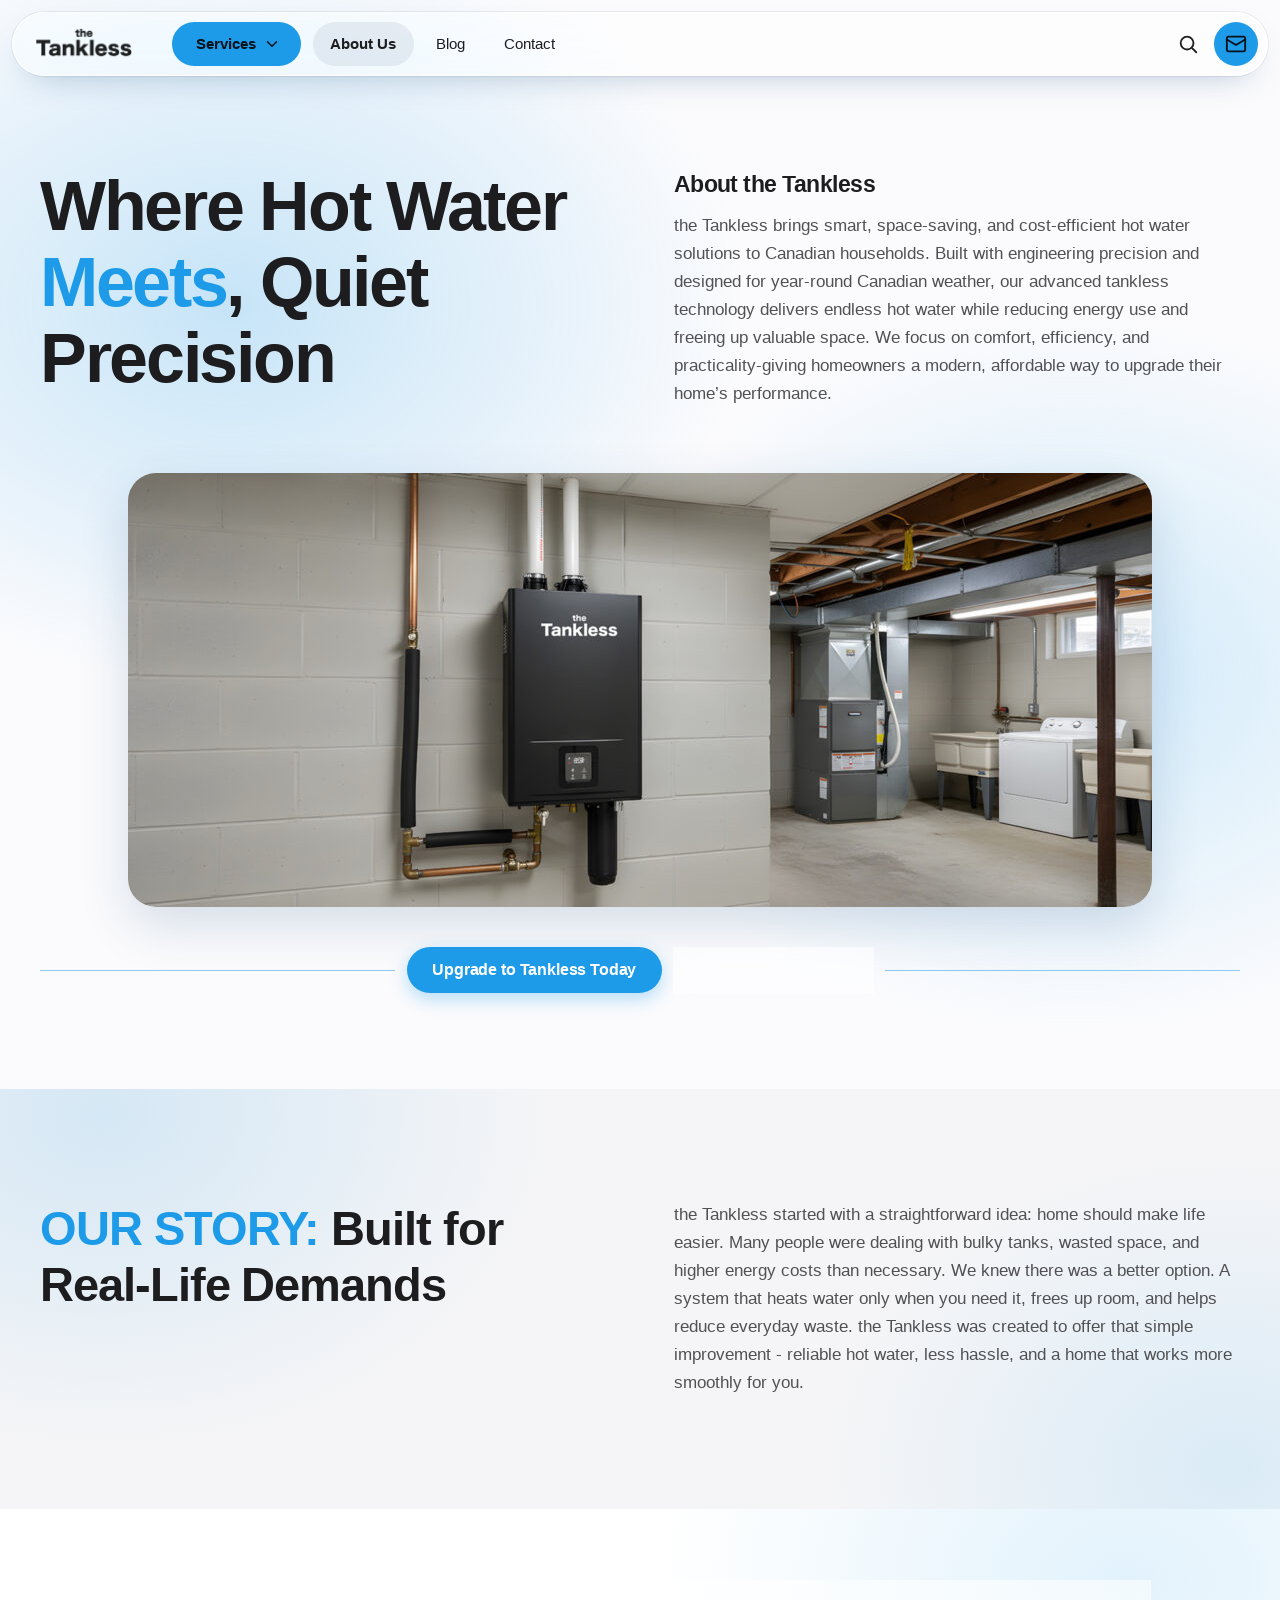
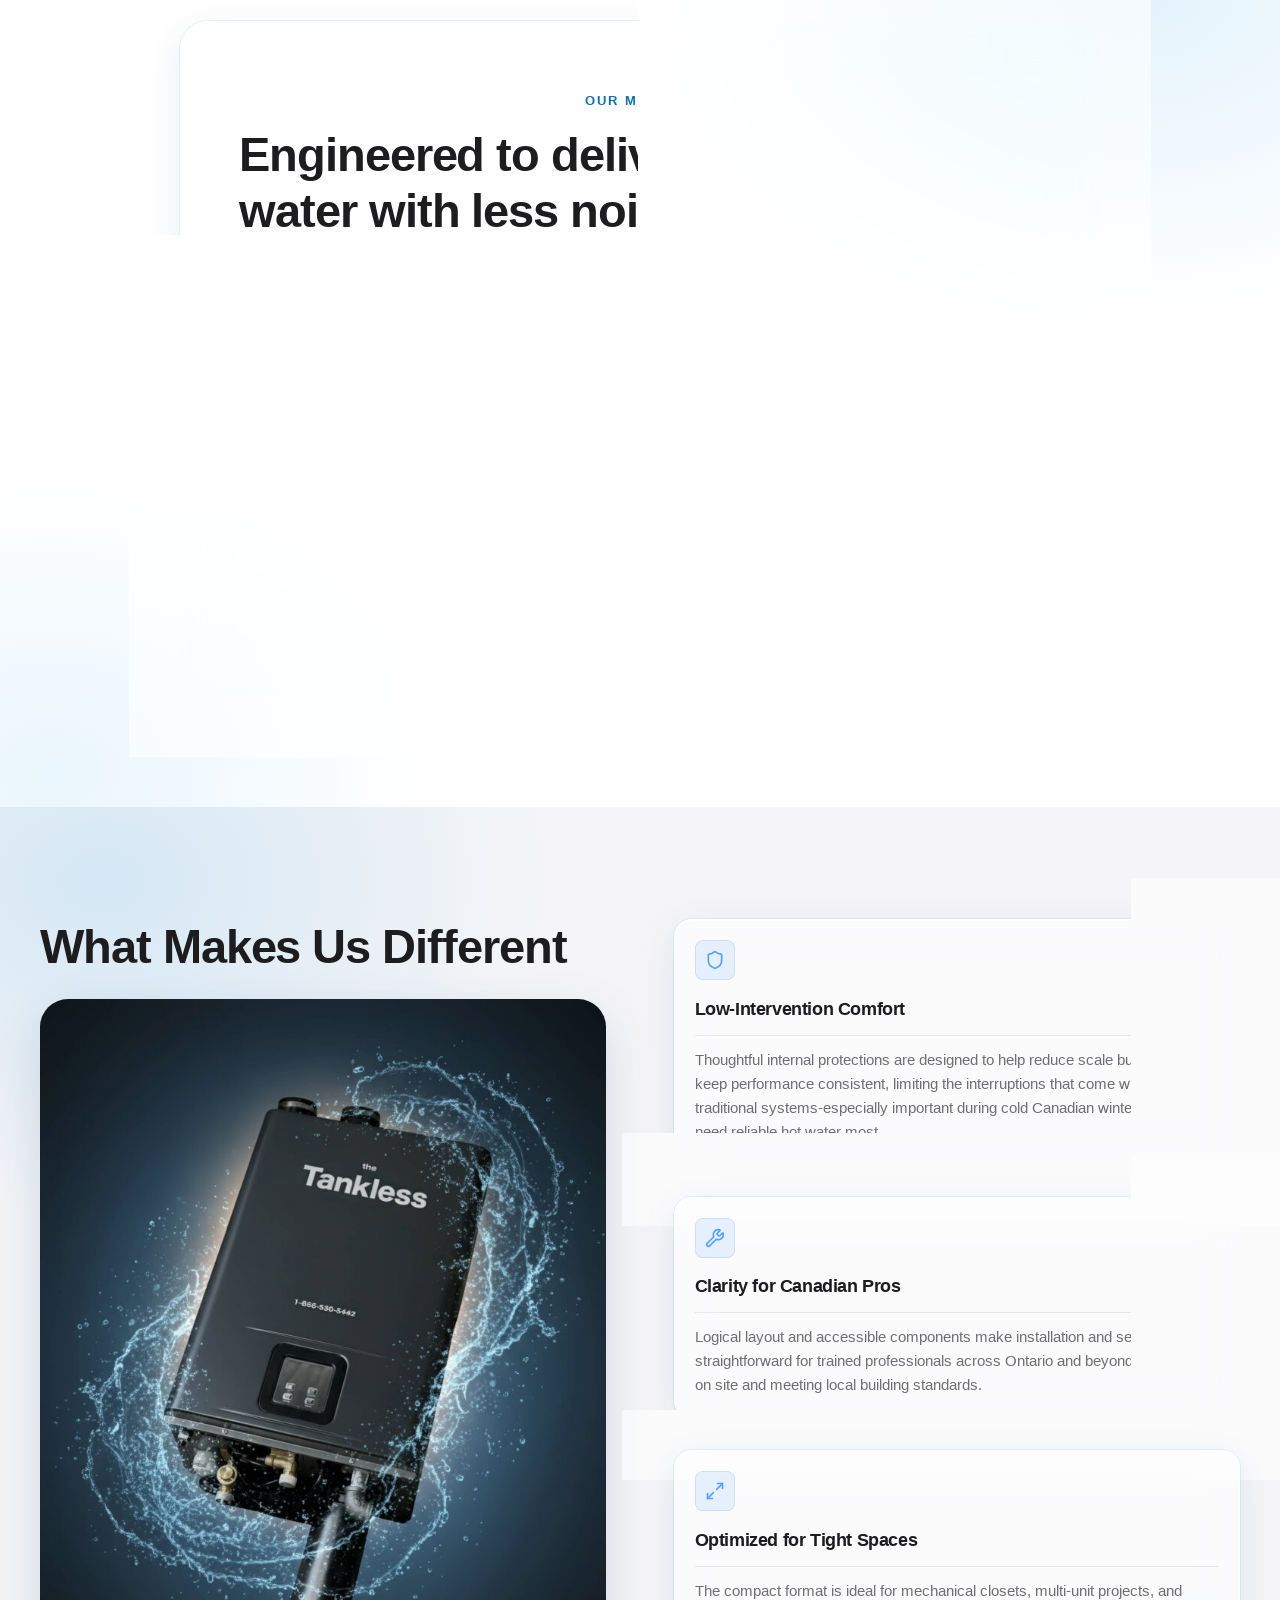
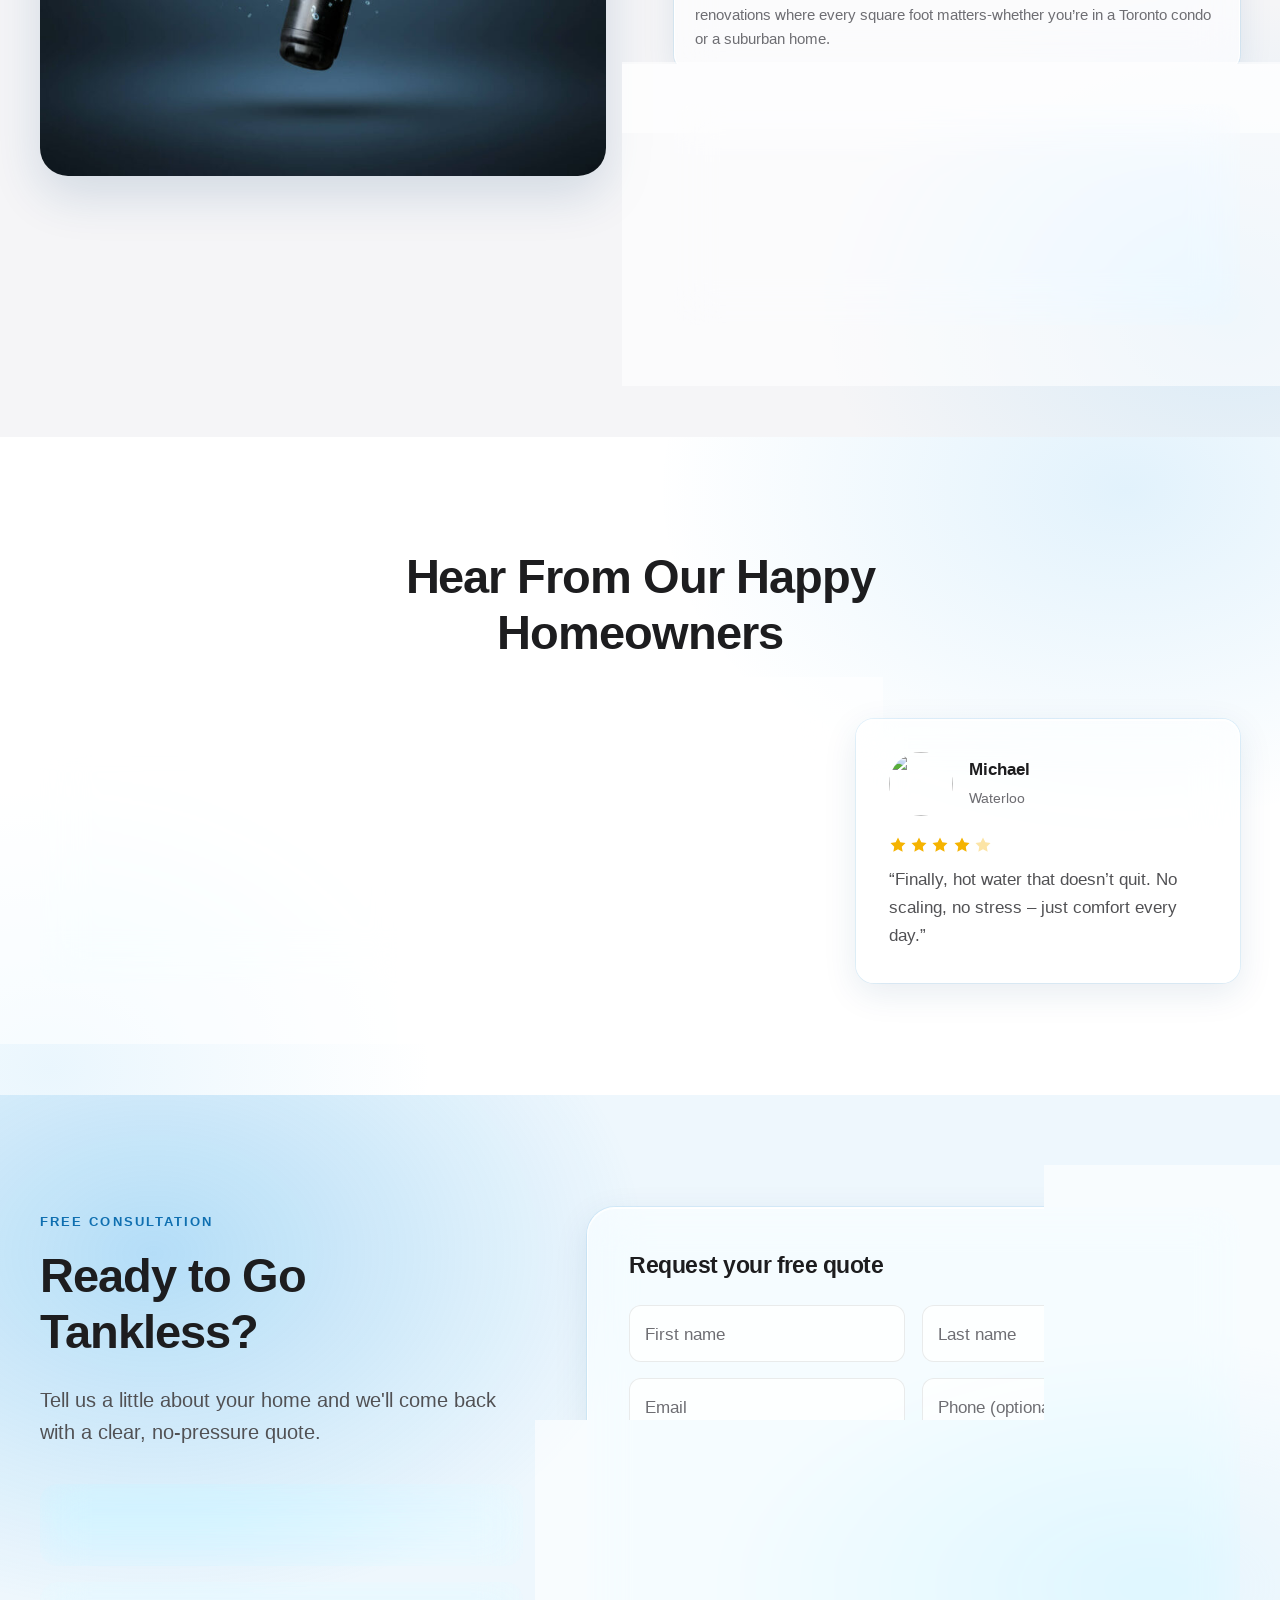
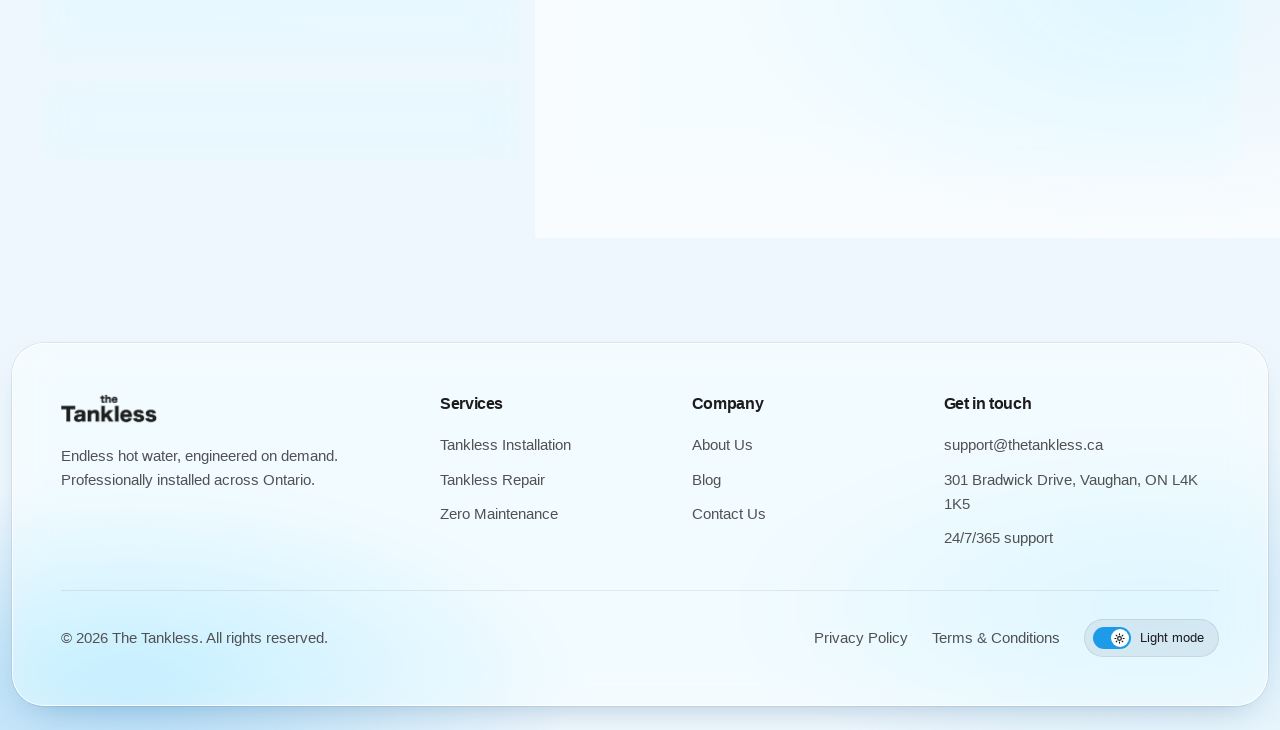
==== commit 529652fc: "Refresh sections, product photos and mobile performance - Mobile video: compressed hero.mp4, plays a" ====
--- a/about.html
+++ b/about.html
@@ -5,9 +5,10 @@
   <meta name="viewport" content="width=device-width, initial-scale=1.0">
   <title>About Us | The Tankless</title>
   <meta name="description" content="Canadian owned and operated. The Tankless brings space-saving, on-demand hot water to Ontario homes.">
-  <link rel="preconnect" href="https://fonts.googleapis.com">
-  <link rel="preconnect" href="https://fonts.gstatic.com" crossorigin>
-  <link href="https://fonts.googleapis.com/css2?family=Inter:opsz,wght@14..32,400..700&display=swap" rel="stylesheet">
+  <link rel="preconnect" href="https://api.fontshare.com">
+  <link rel="preconnect" href="https://cdn.fontshare.com" crossorigin>
+  <link href="https://api.fontshare.com/v2/css?f[]=satoshi@1&display=swap" rel="stylesheet" media="print" onload="this.media='all'">
+  <noscript><link href="https://api.fontshare.com/v2/css?f[]=satoshi@1&display=swap" rel="stylesheet"></noscript>
   <link rel="icon" href="assets/favicon.png" type="image/png">
   <script>try{var t=localStorage.getItem("theme");if(t==="dark")document.documentElement.setAttribute("data-theme",t)}catch(e){}</script>
   <link rel="stylesheet" href="css/style.css">
@@ -23,14 +24,14 @@
     <section class="hero hero--sub about-hero">
       <div class="container">
         <div class="about-two">
-          <h1 data-reveal>Where Hot Water<br><span class="accent">Meets</span>, Quiet Precision</h1>
-          <div data-reveal data-delay=".08">
+          <h1>Where Hot Water<br><span class="accent">Meets</span>, Quiet Precision</h1>
+          <div>
             <h2 class="about-sub">About the Tankless</h2>
             <p>the Tankless brings smart, space-saving, and cost-efficient hot water solutions to Canadian households. Built with engineering precision and designed for year-round Canadian weather, our advanced tankless technology delivers endless hot water while reducing energy use and freeing up valuable space. We focus on comfort, efficiency, and practicality-giving homeowners a modern, affordable way to upgrade their home’s performance.</p>
           </div>
         </div>
-        <figure class="about-banner" data-reveal="zoom"><img src="assets/about-banner.jpg" alt="The Tankless water heater mounted in a home utility room" width="1024" height="434" fetchpriority="high"></figure>
-        <div class="about-actions" data-reveal>
+        <figure class="about-banner"><img src="assets/about-banner.jpg" alt="The Tankless water heater mounted in a home utility room" width="1024" height="434" fetchpriority="high"></figure>
+        <div class="about-actions">
           <a href="#contact" class="btn btn--primary">Upgrade to Tankless Today</a>
           <a href="#" class="btn btn--ghost">Download brochure</a>
         </div>
--- a/css/style.css
+++ b/css/style.css
@@ -4,6 +4,12 @@
    5. Sections 6. Page-specific   7. Animations   8. Responsive
    Change brand colours / fonts in section 1 only.
    ========================================================= */
+
+/* Satoshi loads from Fontshare (see the <head> of each page). Its licence does not allow the font
+   files to be copied into a public repository. These stand-ins are sized to match it, so text
+   barely moves when Satoshi arrives. */
+@font-face { font-family: "Satoshi Fallback"; font-weight: 300 500; size-adjust: 99%; src: local("Arial"), local("ArialMT"), local("Helvetica"), local("Liberation Sans"), local("Roboto"); }
+@font-face { font-family: "Satoshi Fallback"; font-weight: 600 900; size-adjust: 97.7%; src: local("Arial Bold"), local("Arial-BoldMT"), local("Helvetica Bold"), local("Liberation Sans Bold"), local("Roboto Bold"); }
 
 /* ---------- 1. Design tokens ---------- */
 
@@ -36,7 +42,7 @@
   --danger: #e0473a;
 
   /* Type */
-  --font-sans: -apple-system, BlinkMacSystemFont, "Inter", "Segoe UI", Roboto, "Helvetica Neue", Arial, sans-serif;
+  --font-sans: "Satoshi", "Satoshi Fallback", -apple-system, BlinkMacSystemFont, "Segoe UI", Roboto, "Helvetica Neue", Arial, sans-serif;
   --font-head: var(--font-sans);
   --font-body: var(--font-sans);
   /* size / line height, all whole pixels at the default 16px root */
@@ -84,6 +90,9 @@
 }
 
 img, svg { display: block; max-width: 100%; }
+/* hold the space for icons that the script inserts, so nothing moves when they appear */
+span[data-icon] { display: inline-block; flex: none; width: 18px; height: 18px; }
+.hero-trust span[data-icon] { width: 20px; height: 20px; }
 a { color: inherit; text-decoration: none; }
 button { font: inherit; cursor: pointer; }
 h1, h2, h3, h4 { font-family: var(--font-head); color: var(--ink); line-height: 1.2; margin: 0 0 .5em; letter-spacing: -.02em; }
@@ -262,6 +271,7 @@
   
 }
 .media-frame img { width: 100%; height: 100%; object-fit: cover; }
+figure.media-frame { margin: 0; }   /* browsers indent <figure> by 40px by default */
 .media-frame svg.illus { position: absolute; inset: 0; width: 100%; height: 100%; }
 .media-tag { position: absolute; left: 1.25rem; bottom: 1.25rem; display: flex; gap: .75rem; align-items: center; padding: .8rem 1rem; border-radius: var(--radius); background: #fff; color: #000; font-weight: 700; font-size: var(--fs-sm); line-height: var(--lh-sm); }
 .media-tag svg { width: 22px; height: 22px; color: var(--success); }
@@ -761,32 +771,9 @@
   .carousel .t-track { grid-template-columns: repeat(3, minmax(0, 1fr)); }
 }
 
-/* ---------- Models: image cards with overlaid copy ---------- */
-.models { display: grid; grid-template-columns: repeat(2, minmax(0, 1fr)); gap: 1.5rem; }
-.model-card { position: relative; border-radius: var(--radius-lg); overflow: hidden; background: #0b0b0c; aspect-ratio: 5 / 3; color: #fff; isolation: isolate; }
-.model-card > img { position: absolute; inset: 0; width: 100%; height: 100%; object-fit: cover; z-index: -1; transition: transform 1.2s var(--ease); }
-.model-card:hover > img { transform: scale(1.03); }
-.model-body { position: absolute; top: 0; bottom: 0; width: 52%; display: flex; flex-direction: column; justify-content: center; padding: clamp(1rem, .5rem + 2vw, 2.5rem); }
-.model-body h3 { font-size: var(--fs-h3); line-height: var(--lh-h3); color: #fff; margin-bottom: 1.25rem; }
-.model-body ul { list-style: none; margin: 0; padding: 0; display: grid; gap: .6rem; font-size: 0.9375rem; line-height: 1.5rem; color: #e4e4e4; }
-.model-body li { position: relative; }
-.model-body li::before { content: ""; display: inline-block; width: 6px; height: 6px; border-radius: 50%; background: #fff; margin-right: .6rem; vertical-align: middle; }
 /* Premium: heater on the left, copy on the right (right-aligned, dot after text) */
-.model-card--premium .model-body { right: 0; text-align: right; border-right: 1px solid rgba(255, 255, 255, .15); margin-right: 2.5%; }
-.model-card--premium .model-body li::before { content: none; }
-.model-card--premium .model-body li::after { content: ""; display: inline-block; width: 6px; height: 6px; border-radius: 50%; background: #fff; margin-left: .6rem; vertical-align: middle; }
+
 /* Standard: heater on the right, copy on the left */
-.model-card--standard .model-body { left: 0; border-left: 1px solid rgba(255, 255, 255, .15); margin-left: 2.5%; }
-
-@media (max-width: 760px) {
-  .models { grid-template-columns: minmax(0, 1fr); }
-  .model-card { aspect-ratio: auto; display: flex; flex-direction: column; }
-  .model-card > img { position: static; z-index: auto; aspect-ratio: 5 / 3; height: auto; }
-  .model-card:hover > img { transform: none; }
-  .model-body { position: static; width: auto; margin: 0 !important; border: 0 !important; text-align: left !important; background: #0b0b0c; padding: 1.5rem; }
-  .model-card--premium .model-body li::before { content: ""; display: inline-block; width: 6px; height: 6px; border-radius: 50%; background: #fff; margin-right: .6rem; vertical-align: middle; }
-  .model-card--premium .model-body li::after { content: none; }
-}
 
 /* Showcase videos: never show a play button */
 .video-showcase .play-btn { display: none; }
@@ -794,22 +781,6 @@
 
 /* ---------- Support panel ---------- */
 /* 1px gap over a line-coloured background draws the dividers at every column count */
-.support-panel { list-style: none; margin: 0; padding: 0; display: grid; grid-template-columns: repeat(4, minmax(0, 1fr)); gap: 1px; background: var(--line); border: 1px solid var(--line); border-radius: var(--radius-lg); overflow: hidden; }
-.support-item { background: var(--surface); padding: 2rem 1.75rem; min-width: 0; }
-.support-item .icon-tile { width: 48px; height: 48px; margin-bottom: 1.25rem; }
-.support-item .icon-tile svg { width: 24px; height: 24px; }
-.support-item .icon-tile--maple { background: rgba(213, 43, 30, .14); color: #d52b1e; }
-.support-item .icon-tile--maple svg { width: 30px; height: 30px; }
-.support-item h3 { font-size: 1.125rem; line-height: 1.75rem; margin-bottom: .5rem; }
-.support-item p { font-size: var(--fs-sm); line-height: var(--lh-sm); color: var(--muted); margin: 0; }
-@media (max-width: 960px) {
-  .support-panel { grid-template-columns: repeat(2, minmax(0, 1fr)); }
-}
-@media (max-width: 640px) {
-  .support-panel { grid-template-columns: minmax(0, 1fr); }
-  .support-item { display: flex; gap: 1rem; align-items: flex-start; padding: 1.25rem; }
-  .support-item .icon-tile { margin: 0; flex: none; width: 44px; height: 44px; }
-}
 
 /* ---------- Photos and icon features (home) ---------- */
 .photo-frame { margin: 0; border-radius: var(--radius-lg); overflow: hidden; aspect-ratio: 4 / 3.4; }
@@ -828,8 +799,7 @@
 @media (max-width: 380px) { .feature-tiles { grid-template-columns: minmax(0, 1fr); } }
 
 /* ---------- Hero product image (inner pages) ---------- */
-/* The unit is black, so a soft light behind it separates it from the black hero */
-.hero-unit { margin: 0; justify-self: center; width: 100%; max-width: 480px; background: radial-gradient(closest-side, rgba(140, 205, 255, .42), rgba(30, 155, 232, .12) 60%, transparent); }
+.hero-unit { margin: 0; justify-self: center; width: 100%; max-width: 480px; }
 .hero-unit img { display: block; width: 100%; height: auto; }
 @media (max-width: 960px) { .hero-unit { order: -1; max-width: 300px; } }
 
@@ -906,11 +876,9 @@
 }
 @media (max-width: 960px) {
   :root { --fs-h2: 2.5rem; --lh-h2: 3rem; --fs-h1: 3rem; --lh-h1: 3.5rem; }
-  .model-body ul { font-size: .75rem; line-height: 1.125rem; }
-}
-@media (max-width: 760px) {
-  .model-body ul { font-size: .9375rem; line-height: 1.5rem; }
-}
+  
+}
+
 @media (max-width: 640px) {
   :root { --fs-h3: 1.25rem; --lh-h3: 1.75rem; --fs-h2: 2rem; --lh-h2: 2.5rem; --fs-h1: 2.25rem; --lh-h1: 2.75rem; }
   .hero-lead { font-size: 1.0625rem; line-height: 1.75rem; }
@@ -966,11 +934,6 @@
 
 /* ---------- Responsive fixes ---------- */
 
-/* model cards need the full row before the copy fits over the photo */
-@media (min-width: 761px) and (max-width: 960px) {
-  .models { grid-template-columns: minmax(0, 1fr); }
-  .model-body ul { font-size: .9375rem; line-height: 1.5rem; }
-}
 /* long button labels wrap inside narrow comparison cards */
 .versus-btn { white-space: normal; text-align: center; line-height: 1.25rem; padding: .875rem 1rem; }
 /* comparison tables fit small phones without sideways scrolling */
@@ -999,9 +962,9 @@
    ===================================================================== */
 :root { --tint: #f3f7fa; --tint-brand: #e9f5fd; }
 
-.map-light { display: none; }
-html[data-theme="light"] .map-light { display: block; }
-html[data-theme="light"] .map-dark { display: none; }
+.hardness-map img.map-light { display: none; }
+html[data-theme="light"] .hardness-map img.map-light { display: block; }
+html[data-theme="light"] .hardness-map img.map-dark { display: none; }
 /* section division: alternating backgrounds with a fine rule between them */
 html[data-theme="light"] main section.section { background: #fff; color: var(--body); border-top: 1px solid var(--line); }
 html[data-theme="light"] main section.section:nth-of-type(even) { background: var(--tint); }
@@ -1057,7 +1020,6 @@
 html[data-theme="light"] main .stats--after .stats-inner { background: #fff; border-color: var(--line); box-shadow: 0 18px 44px rgba(15, 45, 70, .12); -webkit-backdrop-filter: none; backdrop-filter: none; }
 html[data-theme="light"] main .hero-product .media-frame { border-color: var(--line); }
 
-html[data-theme="light"] .hero-unit { background: radial-gradient(closest-side, rgba(30, 155, 232, .22), transparent); }
 /* one accent colour: brand blue */
 .x-list span { color: var(--brand-ink); background: rgba(30, 155, 232, .12); }
 .avatar { background: #1b6fa8; }
@@ -1086,7 +1048,6 @@
 html[data-theme="light"] main .pin::before { border-color: #4a7a9c; }
 html[data-theme="light"] main .pin::after { border-color: rgba(15, 95, 153, .35); }
 /* product cards are photographs with a dark backdrop, so their titles stay white */
-html[data-theme="light"] main .model-body h3 { color: #fff; }
 
 /* =====================================================================
    Apple-style white theme with glass surfaces. Brand blue #1E9BE8.
@@ -1114,7 +1075,6 @@
 html[data-theme="light"] body main .hero { background: radial-gradient(46rem 34rem at 18% 28%, rgba(30, 155, 232, .24), transparent 70%), radial-gradient(42rem 32rem at 84% 62%, rgba(124, 200, 245, .34), transparent 70%), #fbfbfd; border-bottom: 0; }
 /* glass surfaces */
 html[data-theme="light"] main .card,
-html[data-theme="light"] main .support-panel,
 html[data-theme="light"] main .form-card,
 html[data-theme="light"] main .about-mission,
 html[data-theme="light"] main .versus-card,
@@ -1147,14 +1107,12 @@
 html[data-theme="light"] main .steps::before { display: none; }
 html[data-theme="light"] main .hardness-list { padding: .25rem 1.5rem; }
 html[data-theme="light"] main .hardness-list div:last-child { border-bottom: 0; }
-html[data-theme="light"] main .support-item,
 html[data-theme="light"] main .compare,
 html[data-theme="light"] main .compare td,
 html[data-theme="light"] main .compare th,
 html[data-theme="light"] main .calc-form,
 html[data-theme="light"] main .calc-result { background: transparent; }
-html[data-theme="light"] main .support-panel { gap: 1px; background: var(--glass); overflow: hidden; }
-html[data-theme="light"] main .support-item + .support-item { box-shadow: -1px 0 0 var(--line), 0 -1px 0 var(--line); }
+
 html[data-theme="light"] main .compare { border: 0; }
 html[data-theme="light"] main .compare thead th { background: rgba(255, 255, 255, .5); }
 html[data-theme="light"] main .compare thead th.is-us { background: var(--brand); color: #fff; }
@@ -1179,22 +1137,9 @@
 html[data-theme="light"] main .photo-frame,
 html[data-theme="light"] main .media-frame,
 html[data-theme="light"] main .video-showcase,
-html[data-theme="light"] main .model-card,
 html[data-theme="light"] main .about-banner,
 html[data-theme="light"] main .about-photo { border-radius: var(--radius-lg); box-shadow: 0 18px 50px rgba(18, 70, 120, .16); border: 0; }
 
-/* centred, product-first heroes */
-.hero:not(.about-hero) { min-height: 0; text-align: center; }
-.hero:not(.about-hero) .hero-grid { grid-template-columns: minmax(0, 1fr); justify-items: center; gap: 2.5rem; }
-.hero:not(.about-hero) .hero-grid > div:first-child { max-width: 900px; }
-.hero:not(.about-hero) .hero-grid > div > * { margin-inline: auto; }
-.hero:not(.about-hero) .hero-lead { max-width: 640px; }
-.hero:not(.about-hero) :is(.breadcrumb, .btn-row, .hero-trust) { justify-content: center; }
-.hero:not(.about-hero) .hero-trust { border-top: 0; margin-top: 1.5rem; padding-top: 0; }
-.hero:not(.about-hero) .hero-unit { order: 0; max-width: 460px; }
-.hero:not(.about-hero) .hero-product { order: 0; width: 100%; max-width: 620px; }
-.hero:not(.about-hero) .hero-product .media-frame { aspect-ratio: 1 / 1; }
-@media (max-width: 960px) { .hero:not(.about-hero) .hero-unit { max-width: 300px; } }
 /* readable fallback where blur is unavailable or the visitor asks for less transparency */
 @supports not ((backdrop-filter: blur(1px)) or (-webkit-backdrop-filter: blur(1px))) { html[data-theme="light"] { --glass: rgba(255, 255, 255, .94); }  }
 @media (prefers-reduced-transparency: reduce) { html[data-theme="light"] { --glass: #fff; }  }
@@ -1202,7 +1147,6 @@
 html[data-theme="light"] main .calc-result :is(.calc-note, .gauge-value small) { color: var(--body); }
 /* headline breaks between its two phrases */
 body[data-page="home"] .hero h1 .accent { display: block; }
-.hero:not(.about-hero) .hero-product { max-width: 560px; }
 
 /* =====================================================================
    Header (floating glass bar, search, mobile menu) and glass footer
@@ -1384,3 +1328,152 @@
 @media (min-width: 561px) and (max-width: 960px) {
   .vhero-media video { -webkit-mask-image: linear-gradient(90deg, transparent, #000 14%, #000 86%, transparent); mask-image: linear-gradient(90deg, transparent, #000 14%, #000 86%, transparent); }
 }
+
+/* ---------- Why choose us: one tall card beside a 2 x 2 set ---------- */
+.why { --c-feature: #151a22; --c-pricing: #10222f; --c-start: #0f2c42; --c-warranty: #17242d; --c-canada: #1d1f23; }
+html[data-theme="light"] .why { --c-feature: #f7f6f2; --c-pricing: #e6f3fc; --c-start: #d3ecfc; --c-warranty: #dde8ef; --c-canada: #efeff1; }
+html[data-theme="light"] body main section.section.why:nth-of-type(n) { background: #fff; }
+.why .section-head h2 { max-width: 20ch; margin-inline: auto; text-wrap: balance; }
+.why-grid { display: grid; grid-template-columns: 1.27fr 1fr 1fr; grid-auto-rows: minmax(15rem, auto); gap: .625rem; margin: 0; padding: 0; list-style: none; }
+.why-card { display: flex; flex-direction: column; min-width: 0; padding: 1.625rem; border-radius: var(--radius); color: var(--body); }
+.why-card > :is(svg, span[data-icon]) { flex: none; width: 40px; height: 40px; margin-bottom: 2rem; color: var(--brand-ink); }
+.why-card h3 { margin-bottom: .5rem; font-size: 1.125rem; line-height: 1.75rem; }
+.why-card p, .why-card ol { margin: 0; font-size: var(--fs-sm); line-height: var(--lh-sm); }
+.why-card ol { padding-left: 1.2em; }
+.why-card--feature { grid-row: span 2; background: var(--c-feature); padding-bottom: 0; overflow: hidden; }
+.why-card--feature img { width: auto; height: 18rem; margin: auto auto -3.5rem; padding-top: 1.5rem; box-sizing: content-box; }
+.why-card--pricing { background: var(--c-pricing); }
+.why-card--start { background: var(--c-start); }
+.why-card--warranty { background: var(--c-warranty); }
+.why-card--canada { background: var(--c-canada); }
+.why-card--canada > :is(svg, span[data-icon]) { color: #d52b1e; }
+@media (max-width: 960px) {
+  .why-grid { grid-template-columns: repeat(2, minmax(0, 1fr)); grid-auto-rows: auto; }
+  .why-card--feature { grid-column: 1 / -1; grid-row: auto; }
+}
+@media (max-width: 640px) {
+  .why-grid { grid-template-columns: minmax(0, 1fr); }
+}
+
+/* ---------- Inner page heroes: copy on the left, product on the right ---------- */
+.hero--sub:not(.about-hero) { min-height: 0; padding: calc(var(--header-h) + 2.5rem) 0 3.5rem; }
+.hero--sub:not(.about-hero) .hero-grid { grid-template-columns: minmax(0, 1.6fr) minmax(0, 1fr); gap: clamp(2rem, 5vw, 5rem); align-items: center; }
+.hero--sub:not(.about-hero) h1 { font-size: 3.5rem; line-height: 3.75rem; }
+.hero--sub:not(.about-hero) .hero-lead:last-child { margin-bottom: 0; }
+.hero--sub .hero-unit { order: 0; display: grid; justify-items: center; justify-self: center; width: 100%; max-width: 420px; padding: 1rem 0; }
+.hero--sub .hero-unit img { width: min(100%, 270px); height: auto; }
+@media (min-width: 961px) and (max-width: 1100px) { .hero--sub:not(.about-hero) h1 { font-size: 3rem; line-height: 3.5rem; } }
+@media (max-width: 960px) {
+  .hero--sub:not(.about-hero) { padding-top: calc(var(--header-h) + 1.5rem); text-align: center; }
+  .hero--sub:not(.about-hero) .hero-grid { grid-template-columns: minmax(0, 1fr); gap: 1.5rem; }
+  .hero--sub:not(.about-hero) .hero-grid > div > * { margin-inline: auto; }
+  .hero--sub:not(.about-hero) :is(.breadcrumb, .btn-row) { justify-content: center; }
+  .hero--sub .hero-unit img { width: min(60%, 200px); }
+}
+@media (max-width: 640px) { .hero--sub:not(.about-hero) h1 { font-size: 2.5rem; line-height: 2.75rem; } }
+
+/* map labels: stop the leader lines short of the text, and give "Moderate Hard" its own row clear of its pin */
+.pin::before { height: calc(91% - var(--y) - 11px); }
+.pin--slight::before { height: calc(91% - var(--y) - 17px); }
+.pin--moderate b { top: calc(95% + 1.75rem); }
+.hardness-map { margin-bottom: 2rem; }
+@media (max-width: 640px) {
+  .pin::before { height: calc(90% - var(--y) - 8px); }
+  .pin--slight::before { height: calc(90% - var(--y) - 11px); margin-top: 11px; }
+  .pin--moderate b { top: calc(95% + 1.25rem); }
+}
+
+/* ---------- Tankless vs. tank comparison ---------- */
+.vs-section { --vs-us: #0f2c42; --vs-them: #22252b; --vs-panel: #121418; --vs-pill: #0a0b0d; --vs-edge: rgba(255, 255, 255, .18); --vs-rule: rgba(108, 196, 255, .45); --vs-muted: #c1c1c1; padding-block: clamp(3.5rem, 2rem + 4vw, 6rem); }
+html[data-theme="light"] .vs-section { --vs-us: #ddf0fd; --vs-them: #efeff1; --vs-panel: #f8f9fb; --vs-pill: #ffffff; --vs-edge: #cddbe6; --vs-rule: #9cc6e2; --vs-muted: #515154; }
+html[data-theme="light"] body main section.section.vs-section:nth-of-type(n) { background: #fff; }
+.vs-section .section-head { margin-bottom: 2.5rem; }
+.vs-section .section-head h2 { margin-bottom: .5rem; font-size: clamp(2rem, 1.4rem + 1.6vw, 2.75rem); line-height: 1.18; text-wrap: balance; }
+.vs-section .section-head p { margin: 0; }
+.vs { position: relative; isolation: isolate; display: grid; grid-template-columns: minmax(12rem, 1fr) minmax(0, 70rem) minmax(12rem, 1fr); align-items: center; width: min(100% - 2.5rem, 106.25rem); margin-inline: auto; }
+.vs::before { content: ""; position: absolute; z-index: -1; inset: 5rem 0 0; border-radius: var(--radius-lg); background: var(--vs-panel); }
+.vs-unit { justify-self: center; width: auto; height: clamp(17rem, 6rem + 18vw, 29rem); margin-top: 5rem; object-fit: contain; }
+.vs-table, .vs-table thead, .vs-table tbody { display: block; width: 100%; }
+.vs-table { border-collapse: collapse; color: var(--ink); text-align: center; }
+.vs-table tr { display: grid; grid-template-columns: minmax(0, 1fr) 13.5rem minmax(0, 1fr); }
+.vs-table th, .vs-table td { display: flex; align-items: center; justify-content: center; min-width: 0; margin: 0; }
+.vs-table thead { height: 5rem; }
+.vs-table thead tr { align-items: center; height: 3.75rem; padding: .25rem; border: 1px solid var(--vs-edge); border-radius: 999px; background: var(--vs-pill); }
+.vs-table thead th { height: 3.125rem; font-size: 1rem; line-height: 1.25rem; font-weight: 700; letter-spacing: .04em; text-transform: uppercase; }
+.vs-table thead .vs-us, .vs-table thead .vs-them { padding: 0 1rem; border-radius: 999px; }
+.vs-table thead .vs-us { background: var(--brand); color: var(--on-brand); }
+.vs-table thead .vs-them { background: var(--vs-them); }
+.vs-mid { position: relative; }
+.vs-mid > span[aria-hidden] { position: relative; z-index: 1; display: grid; place-items: center; width: 4rem; height: 4rem; border-radius: 50%; border: 1px solid var(--vs-edge); background: var(--vs-pill); color: var(--brand-ink); font-size: 1.125rem; font-weight: 700; }
+.vs-mid::after { content: ""; position: absolute; top: calc(50% + 2rem); left: calc(50% - 1px); height: 1.875rem; border-left: 2px solid var(--vs-rule); }
+.vs-table tbody { display: grid; gap: .625rem; padding: 1.25rem 0; }
+.vs-table tbody .vs-us { background: var(--vs-us); border-radius: 16px 0 0 16px; font-weight: 600; }
+.vs-table tbody .vs-them { background: var(--vs-them); border-radius: 0 16px 16px 0; color: var(--vs-muted); }
+.vs-table tbody td { min-height: 5rem; padding: 1rem 1.25rem; font-size: 1.0625rem; line-height: 1.5rem; text-wrap: balance; }
+.vs-label { position: relative; isolation: isolate; padding: 0; background: linear-gradient(90deg, var(--vs-us) 50%, var(--vs-them) 50%); }
+.vs-label::before { content: ""; position: absolute; z-index: -1; top: -.625rem; bottom: 0; left: calc(50% - 1px); border-left: 2px solid var(--vs-rule); }
+.vs-table tbody tr:last-child .vs-label::before { bottom: 50%; }
+.vs-label span { width: calc(100% - .5rem); padding: .75rem .5rem; border-radius: 999px; background: var(--vs-pill); box-shadow: 0 4px 14px -6px rgba(15, 45, 70, .25); font-size: .75rem; line-height: 1rem; font-weight: 700; letter-spacing: .08em; text-transform: uppercase; }
+@media (max-width: 1199px) {
+  .vs { grid-template-columns: minmax(0, 62rem); justify-content: center; }
+  .vs-unit { display: none; }
+  .vs-table { padding-inline: .75rem; }
+}
+/* phones: the feature name sits above its two answers */
+@media (max-width: 760px) {
+  .vs { width: min(100% - 2.5rem, var(--container)); grid-template-columns: minmax(0, 1fr); }
+  .vs-table { padding-inline: .5rem; }
+  .vs-table tr { grid-template-columns: minmax(0, 1fr) minmax(0, 1fr); grid-template-areas: "label label" "us them"; column-gap: 2px; }
+  .vs-table thead tr { grid-template-columns: minmax(0, 1fr) 3rem minmax(0, 1fr); grid-template-areas: "us mid them"; column-gap: 0; }
+  .vs-table thead .vs-us { grid-area: us; }
+  .vs-mid { grid-area: mid; }
+  .vs-table thead .vs-them { grid-area: them; }
+  .vs-table thead th { padding: 0 .25rem; font-size: .6875rem; line-height: .875rem; letter-spacing: .02em; }
+  .vs-mid > span[aria-hidden] { width: 2.625rem; height: 2.625rem; font-size: .8125rem; }
+  .vs-mid::after { display: none; }
+  .vs-table tbody { gap: .75rem; }
+  .vs-table tbody .vs-us { grid-area: us; border-radius: 0 0 0 16px; }
+  .vs-table tbody .vs-them { grid-area: them; border-radius: 0 0 16px 0; }
+  .vs-table tbody td { min-height: 4rem; padding: .75rem .625rem; font-size: .875rem; line-height: 1.25rem; }
+  .vs-label { grid-area: label; padding: .5rem; margin-bottom: 2px; border-radius: 16px 16px 0 0; background: var(--vs-panel); border: 1px solid var(--vs-edge); }
+  .vs-label::before { display: none; }
+  .vs-label span { width: auto; padding: 0; background: none; box-shadow: none; }
+}
+
+/* ---------- Smart comfort: two angled model cards, dark in both themes ---------- */
+.smart { --ink: #ffffff; --body: #c1c1c1; --muted: #c1c1c1; --brand-ink: var(--brand); overflow: hidden; }
+html body main section.section.smart:nth-of-type(n) { background: radial-gradient(38rem 30rem at 100% 0%, rgba(30, 95, 175, .3), transparent 70%), #171414; color: #c1c1c1; border: 0; }
+.smart .section-head { margin-bottom: 2rem; }
+.smart .eyebrow { text-transform: uppercase; letter-spacing: .19em; }
+.smart .section-head h2 { margin-bottom: .75rem; }
+.smart .section-head p { max-width: 30rem; margin-inline: auto; font-size: var(--fs-base); line-height: 1.625rem; }
+.models { display: grid; grid-template-columns: repeat(2, minmax(0, 1fr)); gap: clamp(1.5rem, 3.5vw, 4rem); width: min(100% - 2.5rem, var(--container)); margin-inline: auto; }
+.model-card { position: relative; isolation: isolate; overflow: hidden; aspect-ratio: 840 / 580; container-type: inline-size; background: #0b0b0c; color: #fff; transition: transform .375s cubic-bezier(.7, 0, .3, 1); }
+.model-card--premium { transform: perspective(700px) rotateY(5deg); }
+.model-card--standard { transform: perspective(700px) rotateY(-5deg); }
+@media (hover: hover) { .model-card:hover { transform: perspective(700px) rotateY(0deg); } }
+.model-card > img { position: absolute; z-index: -1; inset: 0; width: 100%; height: 100%; object-fit: cover; }
+.model-body { position: absolute; top: 11%; width: 46%; padding: 2.5cqw 4.4cqw; }
+.model-card--premium .model-body { right: 4.4%; border-right: 1px solid rgba(255, 255, 255, .15); text-align: right; }
+.model-card--standard .model-body { left: 4.4%; border-left: 1px solid rgba(255, 255, 255, .15); }
+.smart .model-body h3 { margin-bottom: 3.5cqw; color: #fff; font-size: clamp(1.25rem, 5.9cqw, 3.0625rem); line-height: 1.34; font-weight: 700; letter-spacing: 0; }
+.model-body ul { display: grid; gap: 1.7cqw; margin: 0; padding: 0; list-style: none; color: #fff; font-size: clamp(.75rem, 1.95cqw, 1rem); line-height: 1.75; }
+.model-body li { display: flex; align-items: center; gap: .6rem; }
+.model-body li::before { content: ""; flex: none; width: 6px; height: 6px; border-radius: 50%; background: #fff; }
+.model-card--premium .model-body li { flex-direction: row-reverse; }
+@media (max-width: 960px) {
+  .models { grid-template-columns: minmax(0, 1fr); }
+  .model-card--premium, .model-card--standard, .model-card:hover { transform: none; }
+}
+/* phones: the copy moves under the photo, which is cropped towards the unit */
+@media (max-width: 640px) {
+  .model-card { aspect-ratio: auto; border-radius: var(--radius); }
+  .model-card > img { position: static; aspect-ratio: 1; height: auto; object-position: 0 50%; }
+  .model-card--standard > img { object-position: 100% 50%; }
+  .model-card .model-body { position: static; width: auto; border: 0; padding: 1.25rem 1.5rem 1.5rem; text-align: left; }
+  .smart .model-body h3 { margin-bottom: .75rem; font-size: 1.5rem; }
+  .model-body ul { gap: .5rem; font-size: .9375rem; line-height: 1.5rem; }
+  .model-card--premium .model-body li { flex-direction: row; }
+}
+/* inner page heroes keep their soft tint behind the text only, not behind the product */
+html[data-theme="light"] body main .hero.hero--sub:not(.about-hero) { background: radial-gradient(46rem 34rem at 18% 28%, rgba(30, 155, 232, .24), transparent 70%), #fbfbfd; }
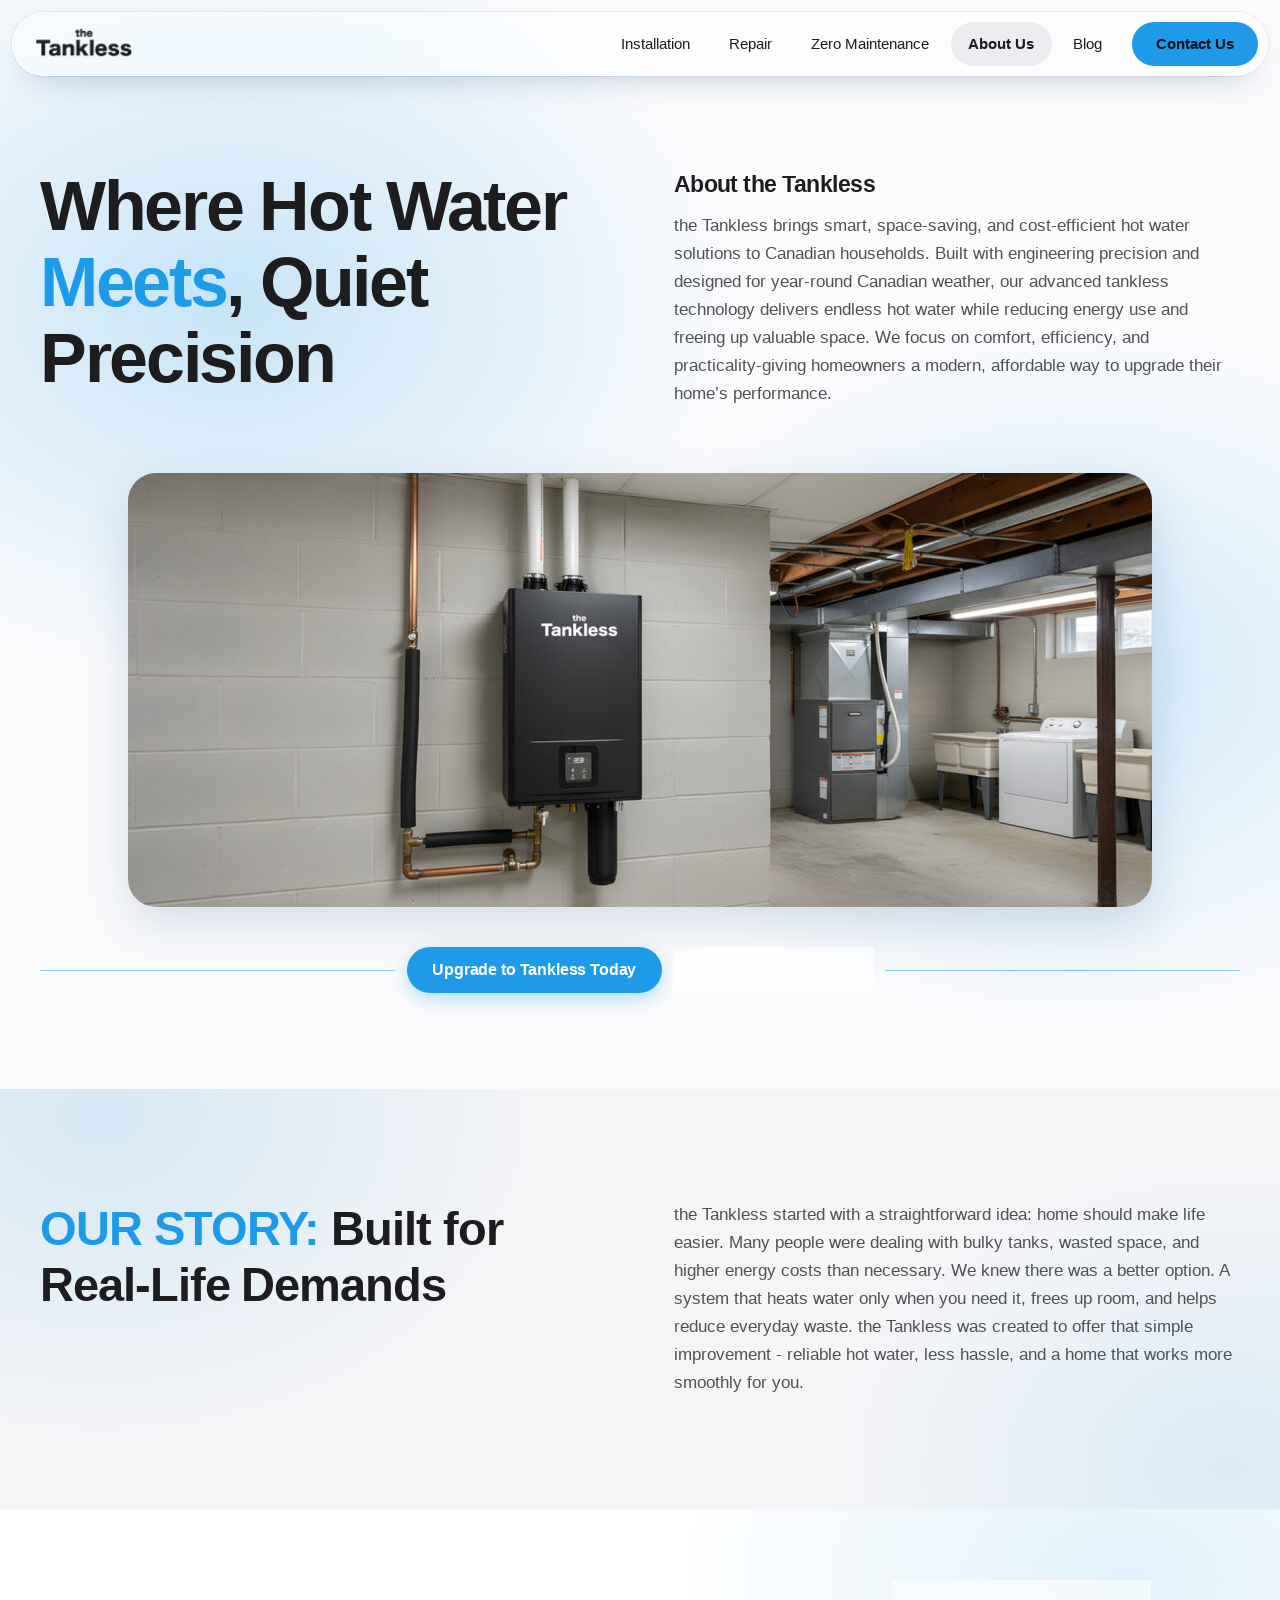
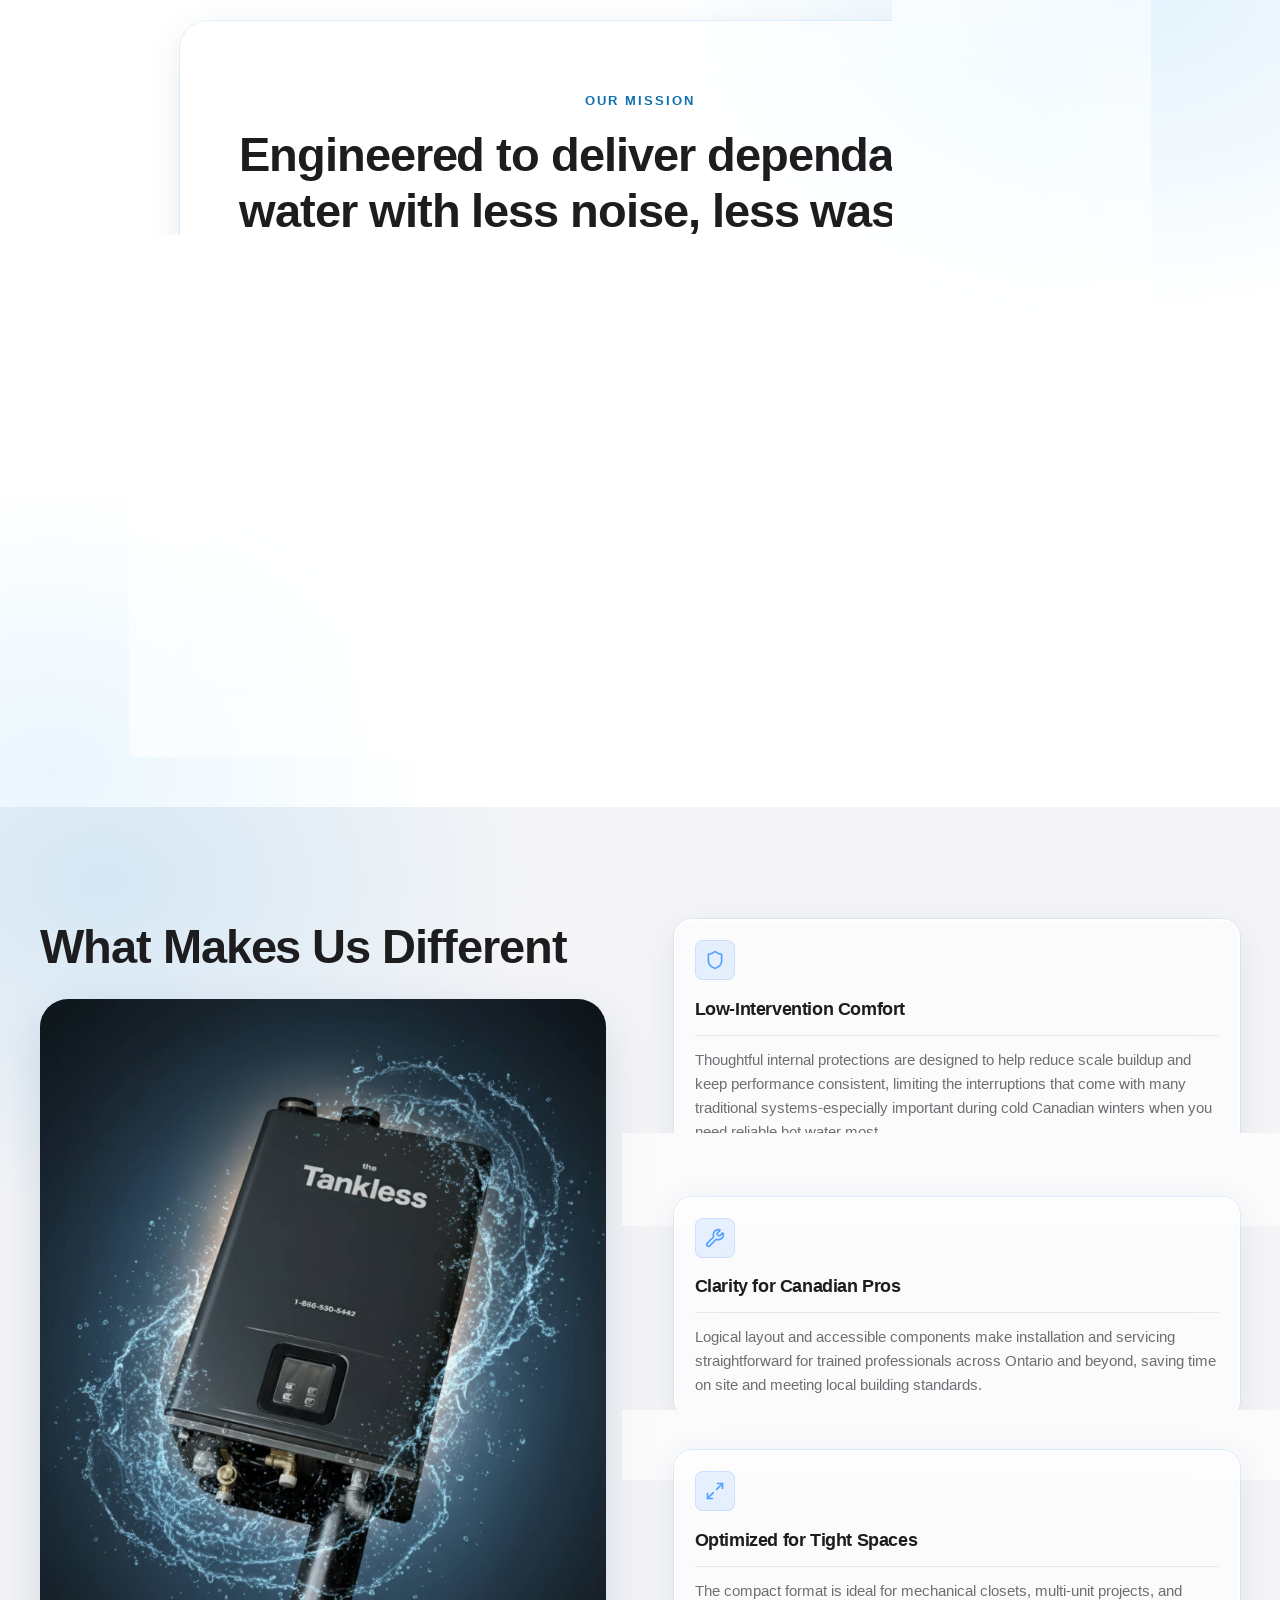
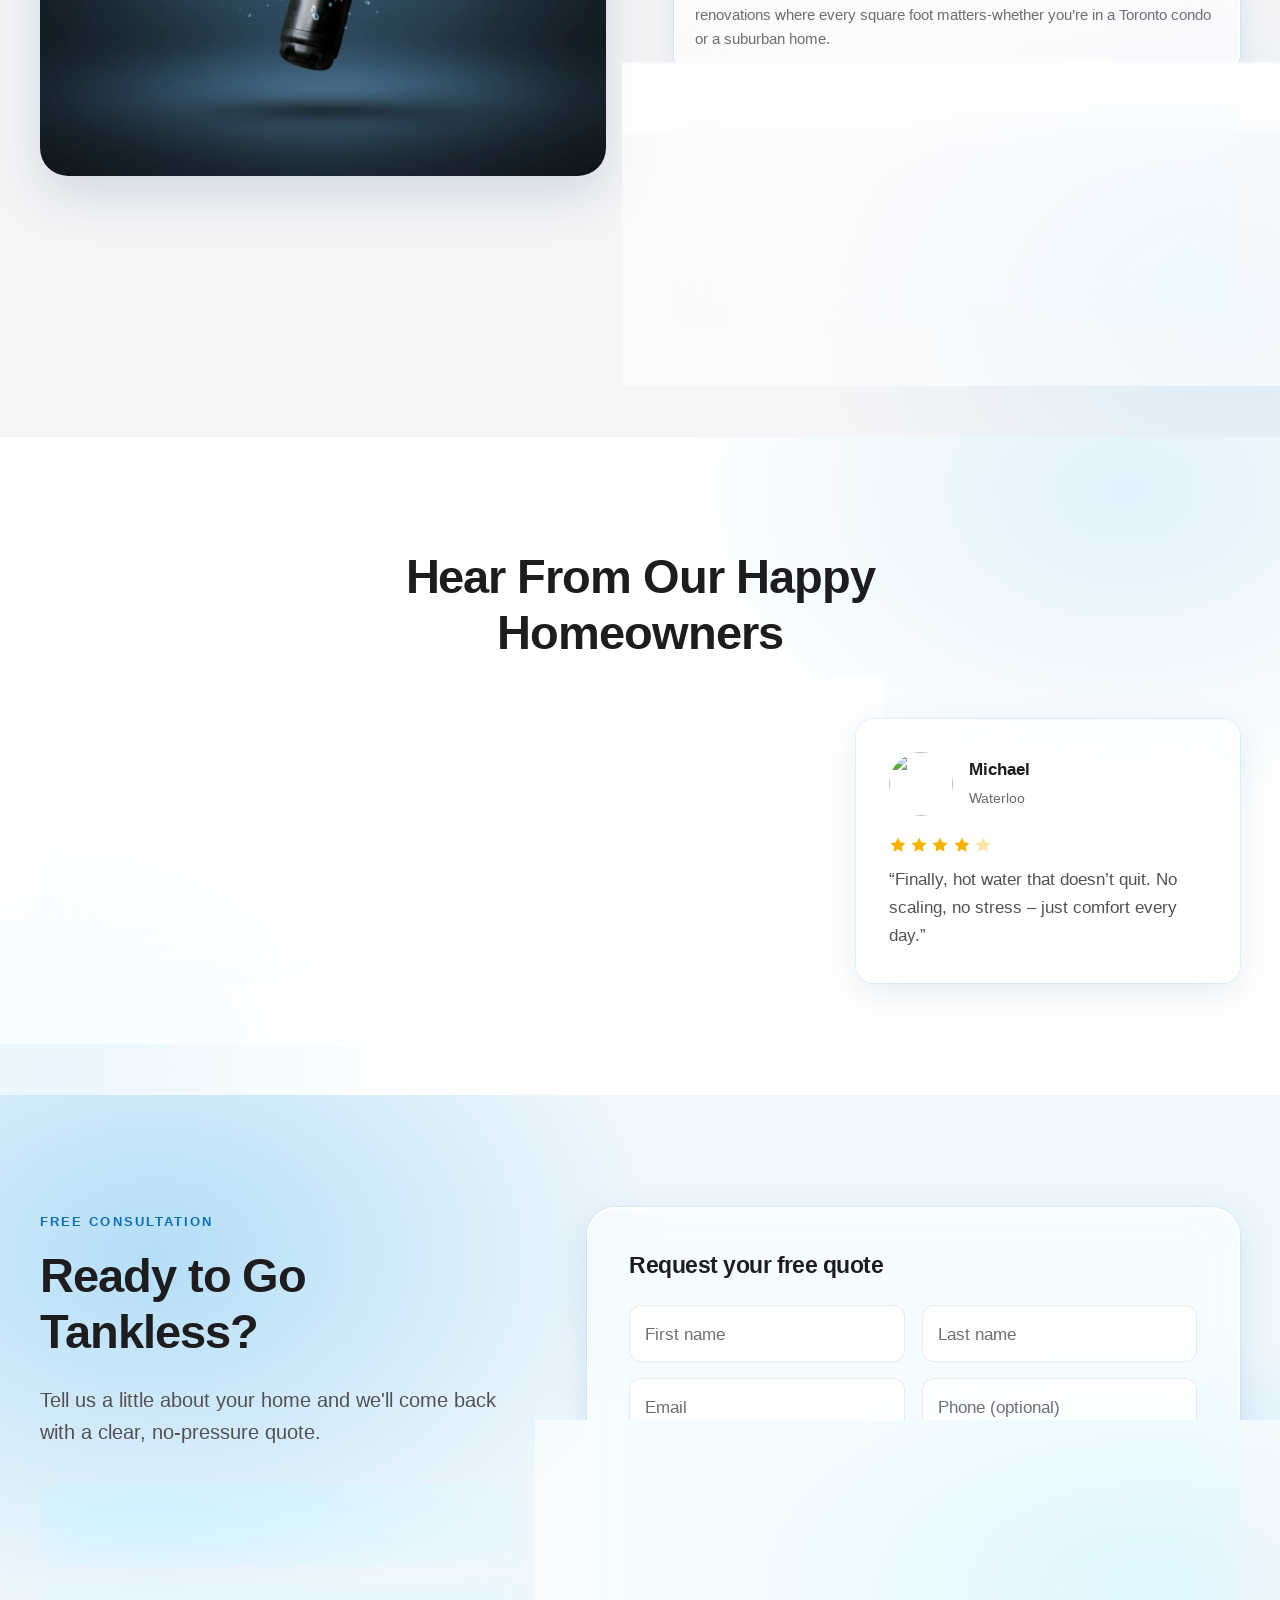
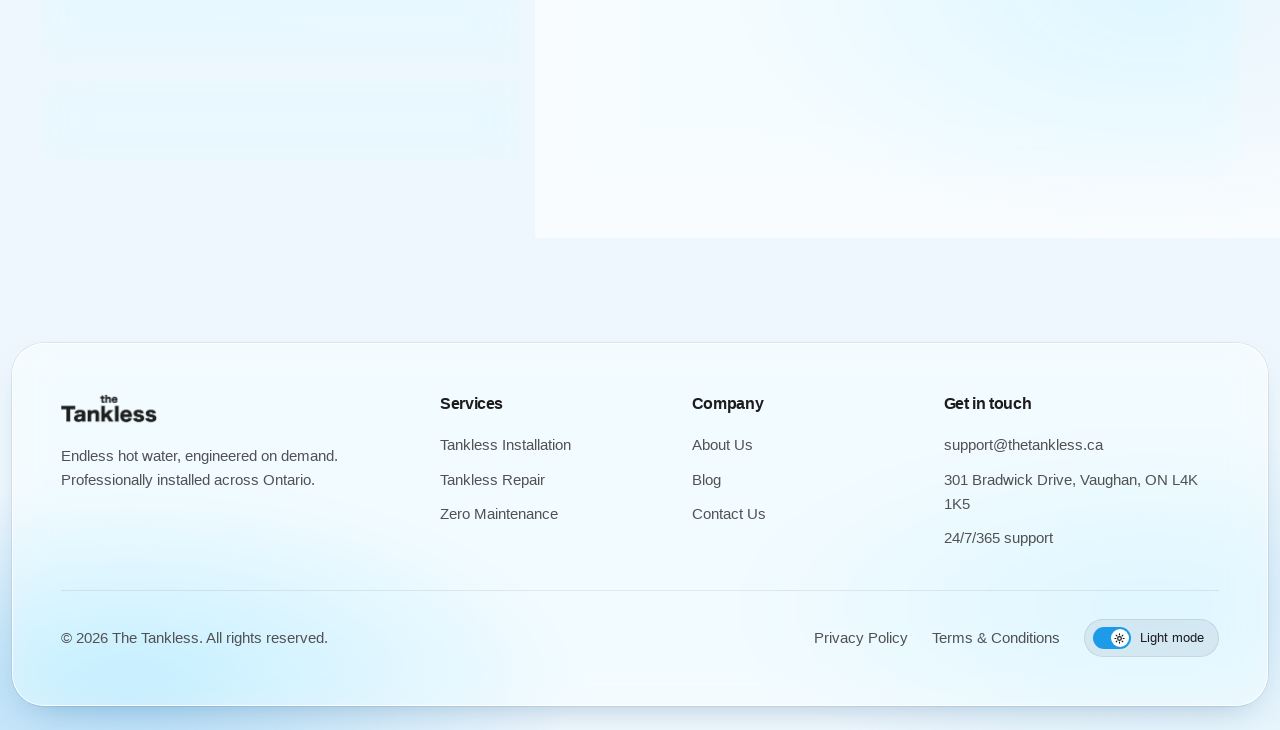
==== commit cbe3f515: "Simplify header menu and add Contact Us button - Remove the search and mail icons, search popup and " ====
--- a/about.html
+++ b/about.html
@@ -12,7 +12,6 @@
   <link rel="icon" href="assets/favicon.png" type="image/png">
   <script>try{var t=localStorage.getItem("theme");if(t==="dark")document.documentElement.setAttribute("data-theme",t)}catch(e){}</script>
   <link rel="stylesheet" href="css/style.css">
-  <script src="js/blog.js" defer></script>
   <script src="js/main.js" defer></script>
 </head>
 <body data-page="about">
--- a/css/style.css
+++ b/css/style.css
@@ -1149,7 +1149,7 @@
 body[data-page="home"] .hero h1 .accent { display: block; }
 
 /* =====================================================================
-   Header (floating glass bar, search, mobile menu) and glass footer
+   Header (floating glass bar, mobile menu) and glass footer
    ===================================================================== */
 :root {
   --bar-bg: rgba(14, 18, 24, .72);
@@ -1188,27 +1188,17 @@
 html[data-theme="light"] .logo-img { filter: brightness(0); opacity: .88; }
 
 .nav { display: flex; align-items: center; gap: .25rem; }
-.nav-link, .nav-start { display: inline-flex; align-items: center; gap: .4rem; height: 44px; border-radius: 999px; white-space: nowrap; font-size: .9375rem; line-height: 1.5rem; transition: background var(--t-fast); }
+.nav-link, .nav-cta { display: inline-flex; align-items: center; gap: .4rem; height: 44px; border-radius: 999px; white-space: nowrap; font-size: .9375rem; line-height: 1.5rem; transition: background var(--t-fast); }
 .nav-link { padding: 0 1.1rem; color: var(--ink); font-weight: 500; }
 .nav-link:hover { background: var(--bar-hover); }
 .nav-link.is-active { background: var(--bar-hover); font-weight: 700; }
-.nav-group { position: relative; margin-right: .5rem; }
-.nav-start { padding: 0 1.25rem 0 1.5rem; border: 0; background: var(--brand); color: var(--on-brand); font-weight: 700; }
-.nav-start:hover { background: var(--brand-light); }
-.nav-start svg { width: 18px; height: 18px; transition: transform var(--t-fast) var(--ease); }
-.nav-start[aria-expanded="true"] svg { transform: rotate(180deg); }
-.nav-menu { position: absolute; top: calc(100% + 20px); left: 0; width: 320px; margin: 0; padding: .5rem; list-style: none; display: grid; gap: .125rem; border-radius: 24px; background: var(--menu-bg); border: 1px solid var(--bar-edge); box-shadow: var(--bar-shadow); -webkit-backdrop-filter: var(--bar-blur); backdrop-filter: var(--bar-blur); }
-.nav-menu a { display: block; padding: .7rem 1rem; border-radius: 16px; transition: background var(--t-fast); }
-.nav-menu a:hover, .nav-menu a[aria-current="page"] { background: var(--bar-hover); }
-.nav-menu strong { display: block; color: var(--ink); font-size: .9375rem; line-height: 1.5rem; }
-.nav-menu span { display: block; color: var(--body); font-size: var(--fs-xs); line-height: var(--lh-xs); }
+.nav-cta { margin-left: .5rem; padding: 0 1.5rem; background: var(--brand); color: var(--on-brand); font-weight: 700; }
+.nav-cta:hover { background: var(--brand-light); }
 
 .header-actions { display: flex; align-items: center; gap: .25rem; margin-left: auto; }
 .icon-btn { display: grid; place-items: center; flex: none; width: 44px; height: 44px; padding: 0; border: 0; border-radius: 50%; background: transparent; color: var(--ink); transition: background var(--t-fast); }
 .icon-btn:hover { background: var(--bar-hover); }
 .icon-btn svg { width: 22px; height: 22px; }
-.icon-btn--accent { background: var(--brand); color: var(--on-brand); }
-.icon-btn--accent:hover { background: var(--brand-light); }
 
 .nav-toggle { display: none; position: relative; }
 .nav-toggle span { position: absolute; left: 12px; right: 12px; height: 2px; border-radius: 2px; background: var(--ink); transition: transform var(--t) var(--ease), opacity var(--t-fast); }
@@ -1219,19 +1209,6 @@
 .nav-open .nav-toggle span:nth-child(2) { opacity: 0; }
 .nav-open .nav-toggle span:nth-child(3) { transform: translateY(-6px) rotate(-45deg); }
 body.nav-open { overflow: hidden; }
-
-/* ---------- Site search ---------- */
-.search-dialog { width: min(100% - 1.5rem, 640px); max-height: min(70vh, 640px); margin: 6rem auto auto; padding: 0; overflow: hidden; border-radius: 28px; border: 1px solid var(--bar-edge); background: var(--menu-bg); color: var(--body); box-shadow: var(--bar-shadow); }
-.search-dialog[open] { display: flex; flex-direction: column; }
-.search-dialog::backdrop { background: rgba(4, 12, 20, .45); }
-.search-head { display: flex; align-items: center; gap: .5rem; padding: .75rem .75rem .75rem 1rem; border-bottom: 1px solid var(--line); }
-.search-head input { flex: 1; min-width: 0; height: 44px; padding: 0 .75rem; border: 0; border-radius: 12px; background: var(--bar-hover); color: var(--ink); font: inherit; }
-.search-results { margin: 0; padding: .5rem; overflow-y: auto; list-style: none; }
-.search-results a { display: block; padding: .7rem 1rem; border-radius: 16px; }
-.search-results a:hover, .search-results a:focus-visible { background: var(--bar-hover); }
-.search-results strong { display: block; color: var(--ink); font-size: .9375rem; line-height: 1.5rem; }
-.search-results span { display: block; font-size: var(--fs-xs); line-height: var(--lh-xs); }
-.search-empty { margin: 0; padding: 1.25rem 1.5rem; }
 
 /* ---------- Footer ---------- */
 .site-footer { padding: clamp(2rem, 1rem + 3vw, 4rem) 0 1.5rem; color: var(--body); font-size: var(--fs-sm); line-height: var(--lh-sm); background: radial-gradient(40rem 18rem at 10% 90%, rgba(30, 155, 232, .3), transparent 70%), radial-gradient(38rem 16rem at 90% 72%, rgba(124, 200, 245, .24), transparent 70%), var(--footer-base); }
@@ -1271,9 +1248,8 @@
   .nav-toggle { display: grid; }
   .nav { position: absolute; top: calc(100% + 8px); left: 0; right: 0; flex-direction: column; align-items: stretch; max-height: calc(100vh - 90px); max-height: calc(100dvh - 90px); overflow-y: auto; overscroll-behavior: contain; padding: .75rem; border-radius: 28px; background: var(--menu-bg); border: 1px solid var(--bar-edge); box-shadow: var(--bar-shadow); -webkit-backdrop-filter: var(--bar-blur); backdrop-filter: var(--bar-blur); opacity: 0; visibility: hidden; transform: translateY(-8px); transition: opacity var(--t-fast), visibility var(--t-fast), transform var(--t-fast) var(--ease); }
   .nav-open .nav { opacity: 1; visibility: visible; transform: none; }
-  .nav-link, .nav-start { flex: none; justify-content: center; height: 48px; font-size: 1.0625rem; }
-  .nav-group { margin: 0 0 .25rem; display: grid; }
-  .nav-menu { position: static; width: auto; margin-top: .25rem; padding: 0; background: none; border: 0; box-shadow: none; -webkit-backdrop-filter: none; backdrop-filter: none; text-align: center; }
+  .nav-link, .nav-cta { flex: none; justify-content: center; height: 48px; font-size: 1.0625rem; }
+  .nav-cta { margin: .5rem 0 0; }
 }
 @media (max-width: 640px) {
   .footer-grid { grid-template-columns: 1fr; }
@@ -1477,3 +1453,12 @@
 }
 /* inner page heroes keep their soft tint behind the text only, not behind the product */
 html[data-theme="light"] body main .hero.hero--sub:not(.about-hero) { background: radial-gradient(46rem 34rem at 18% 28%, rgba(30, 155, 232, .24), transparent 70%), #fbfbfd; }
+
+/* header without action icons: links sit on the right on desktop, the menu button on phones */
+@media (min-width: 961px) {
+  .header-pill .nav { margin-left: auto; }
+  .header-pill .header-actions { display: none; }
+}
+/* seven menu entries: tighten the spacing on narrower desktops */
+@media (min-width: 961px) and (max-width: 1100px) { .header-pill .nav-link { padding-inline: .65rem; } .header-pill .nav-cta { margin-left: .25rem; padding-inline: 1.125rem; } }
+
